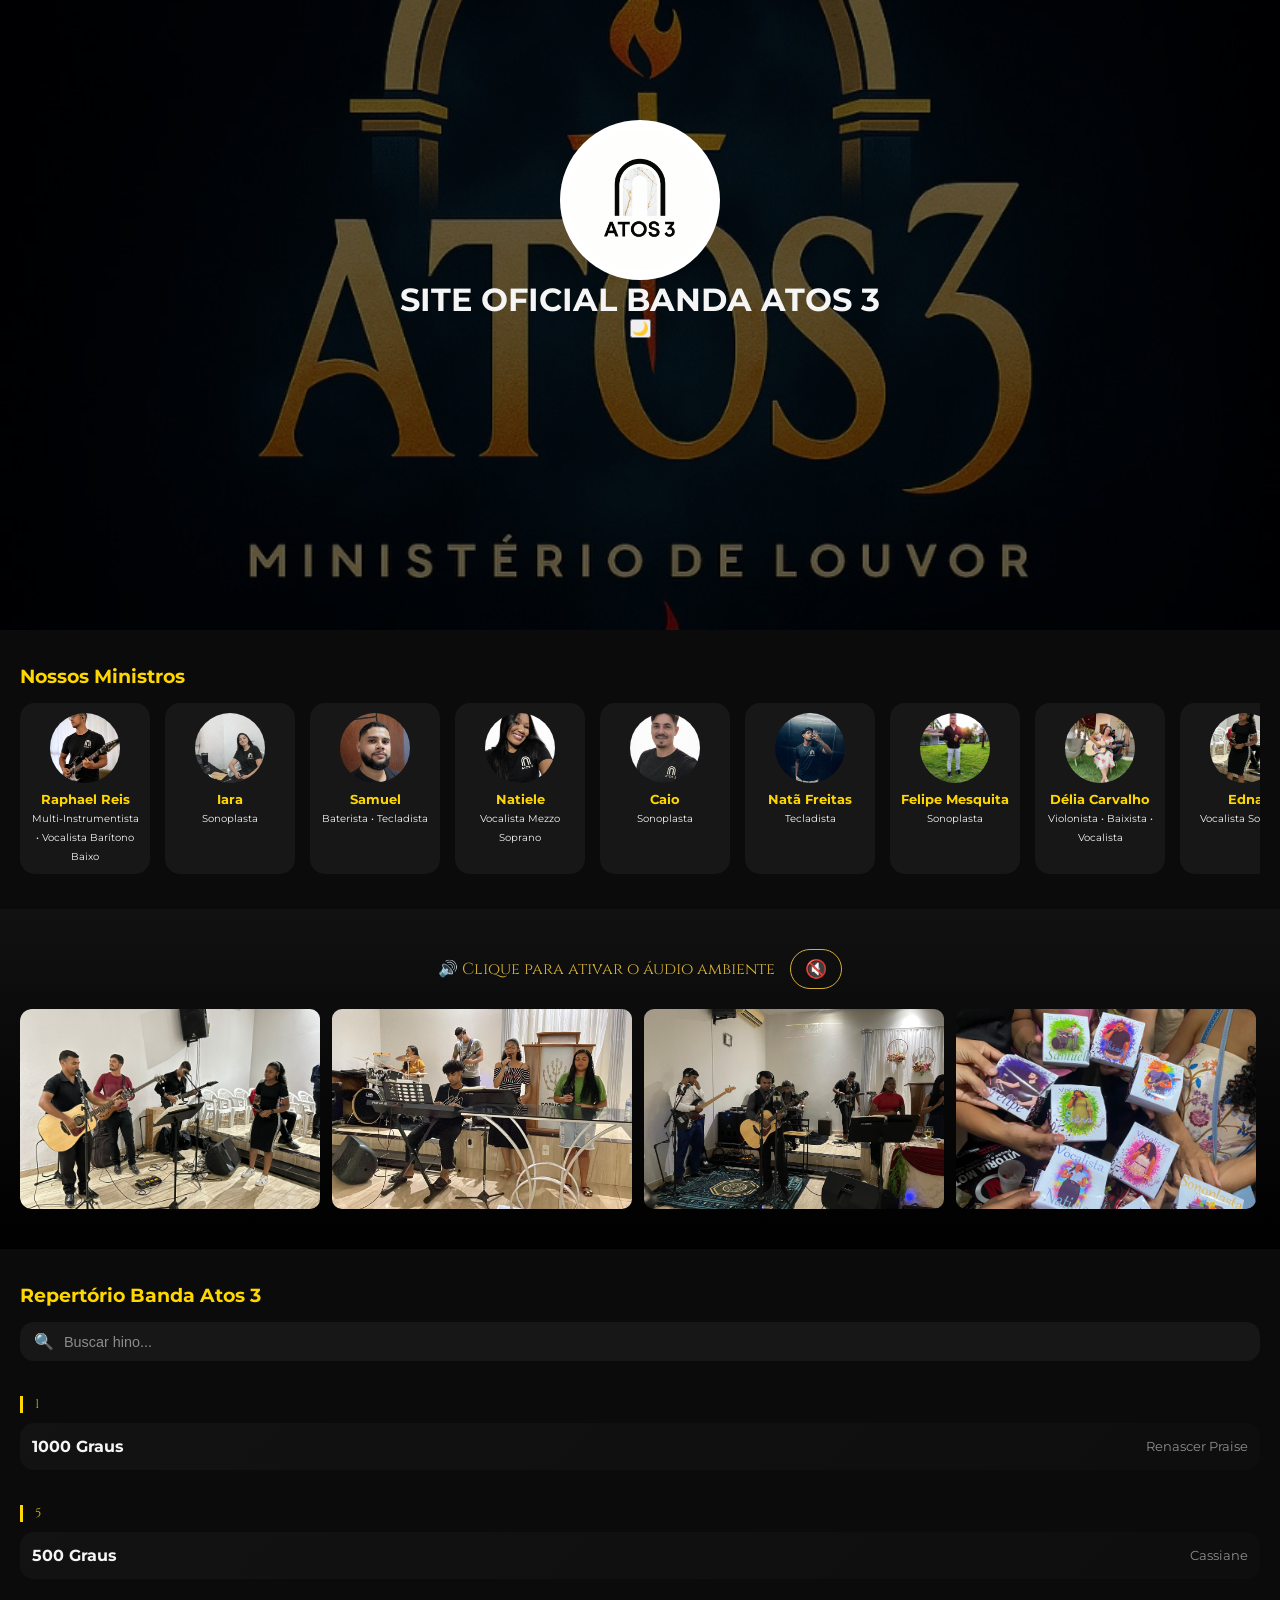
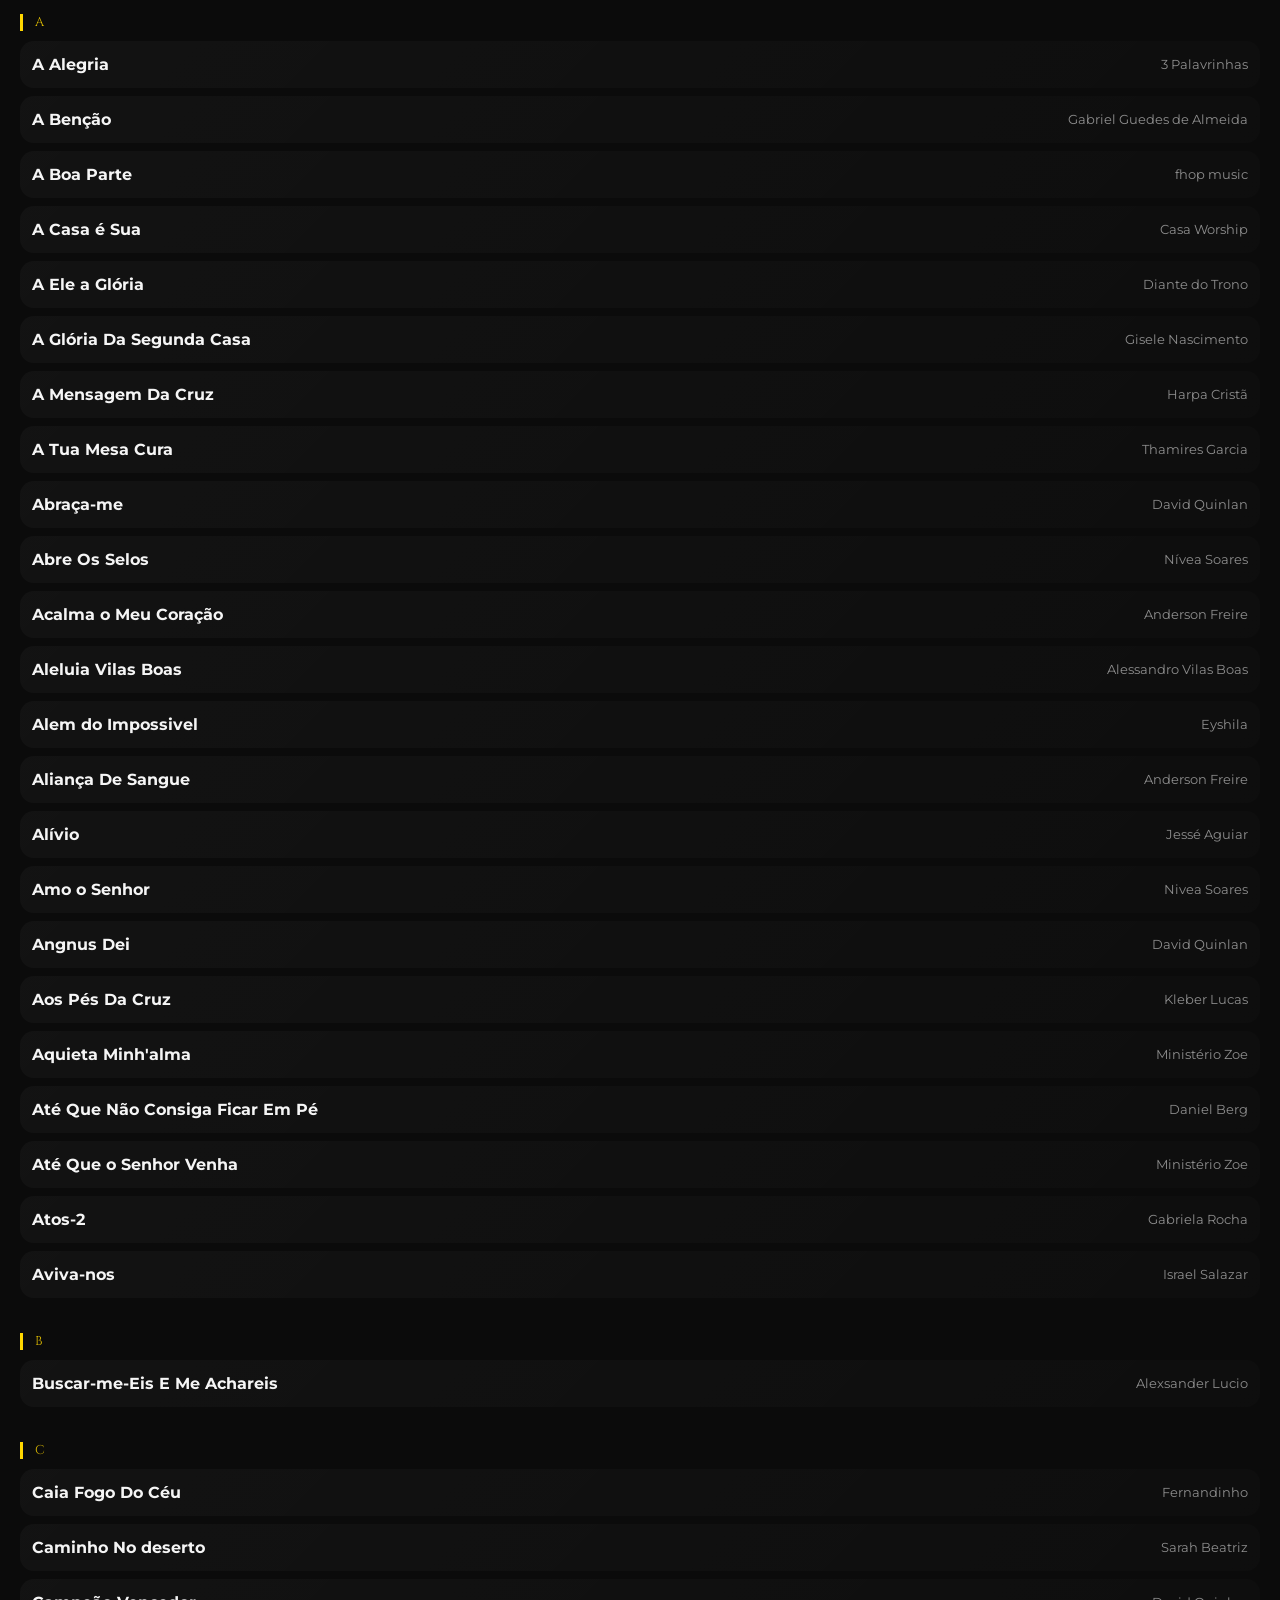
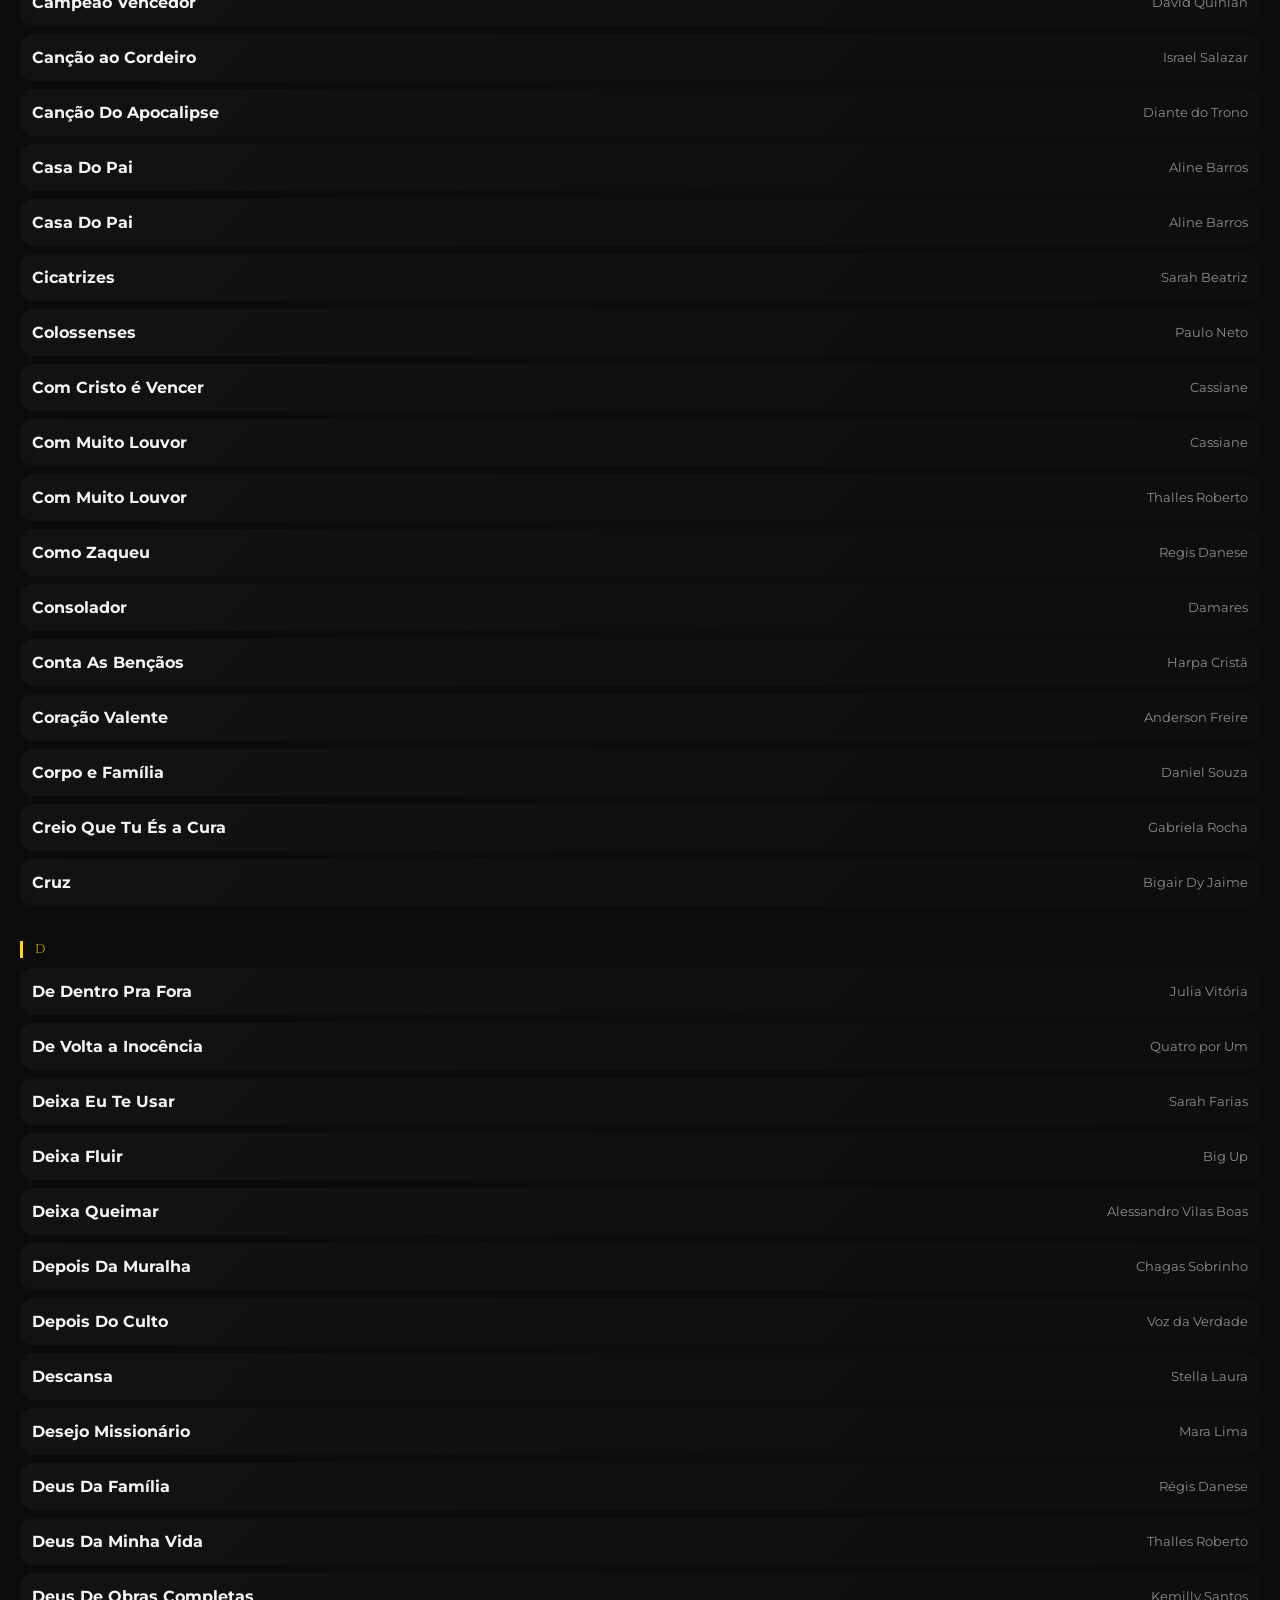
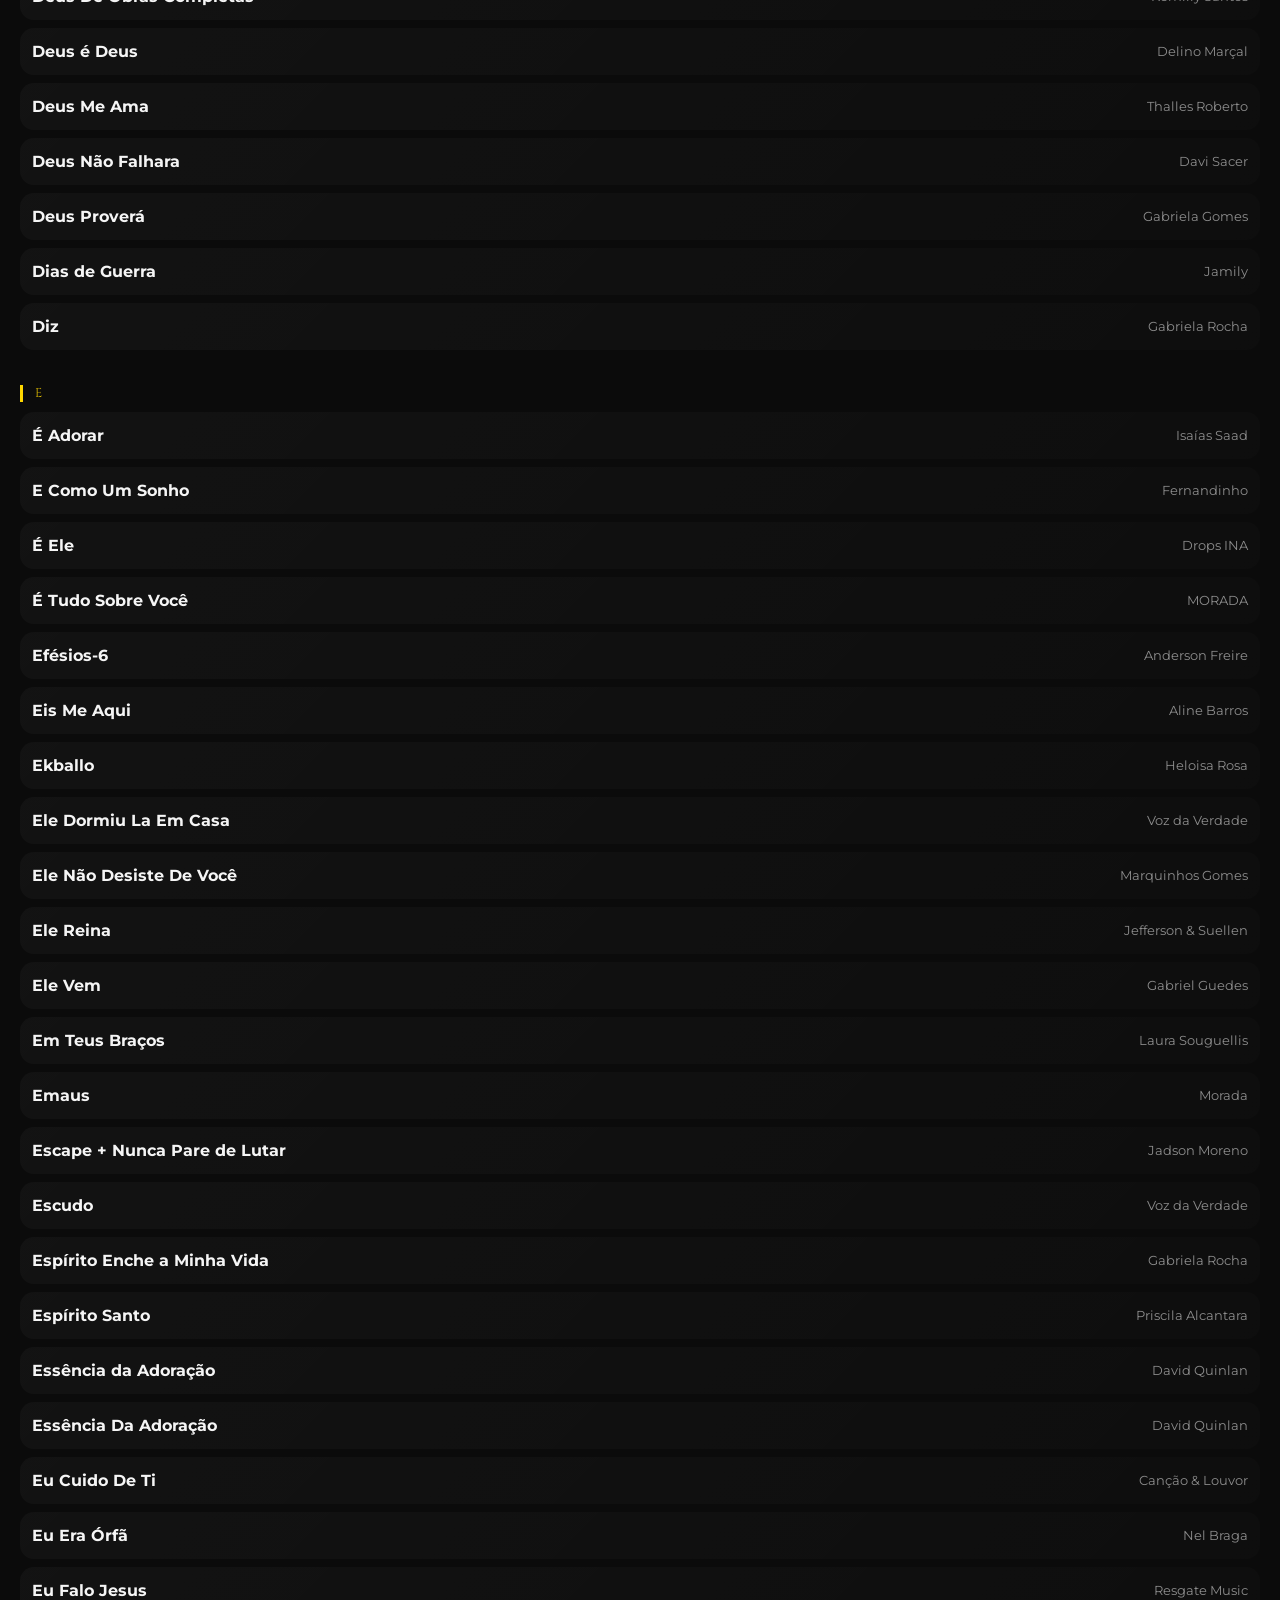
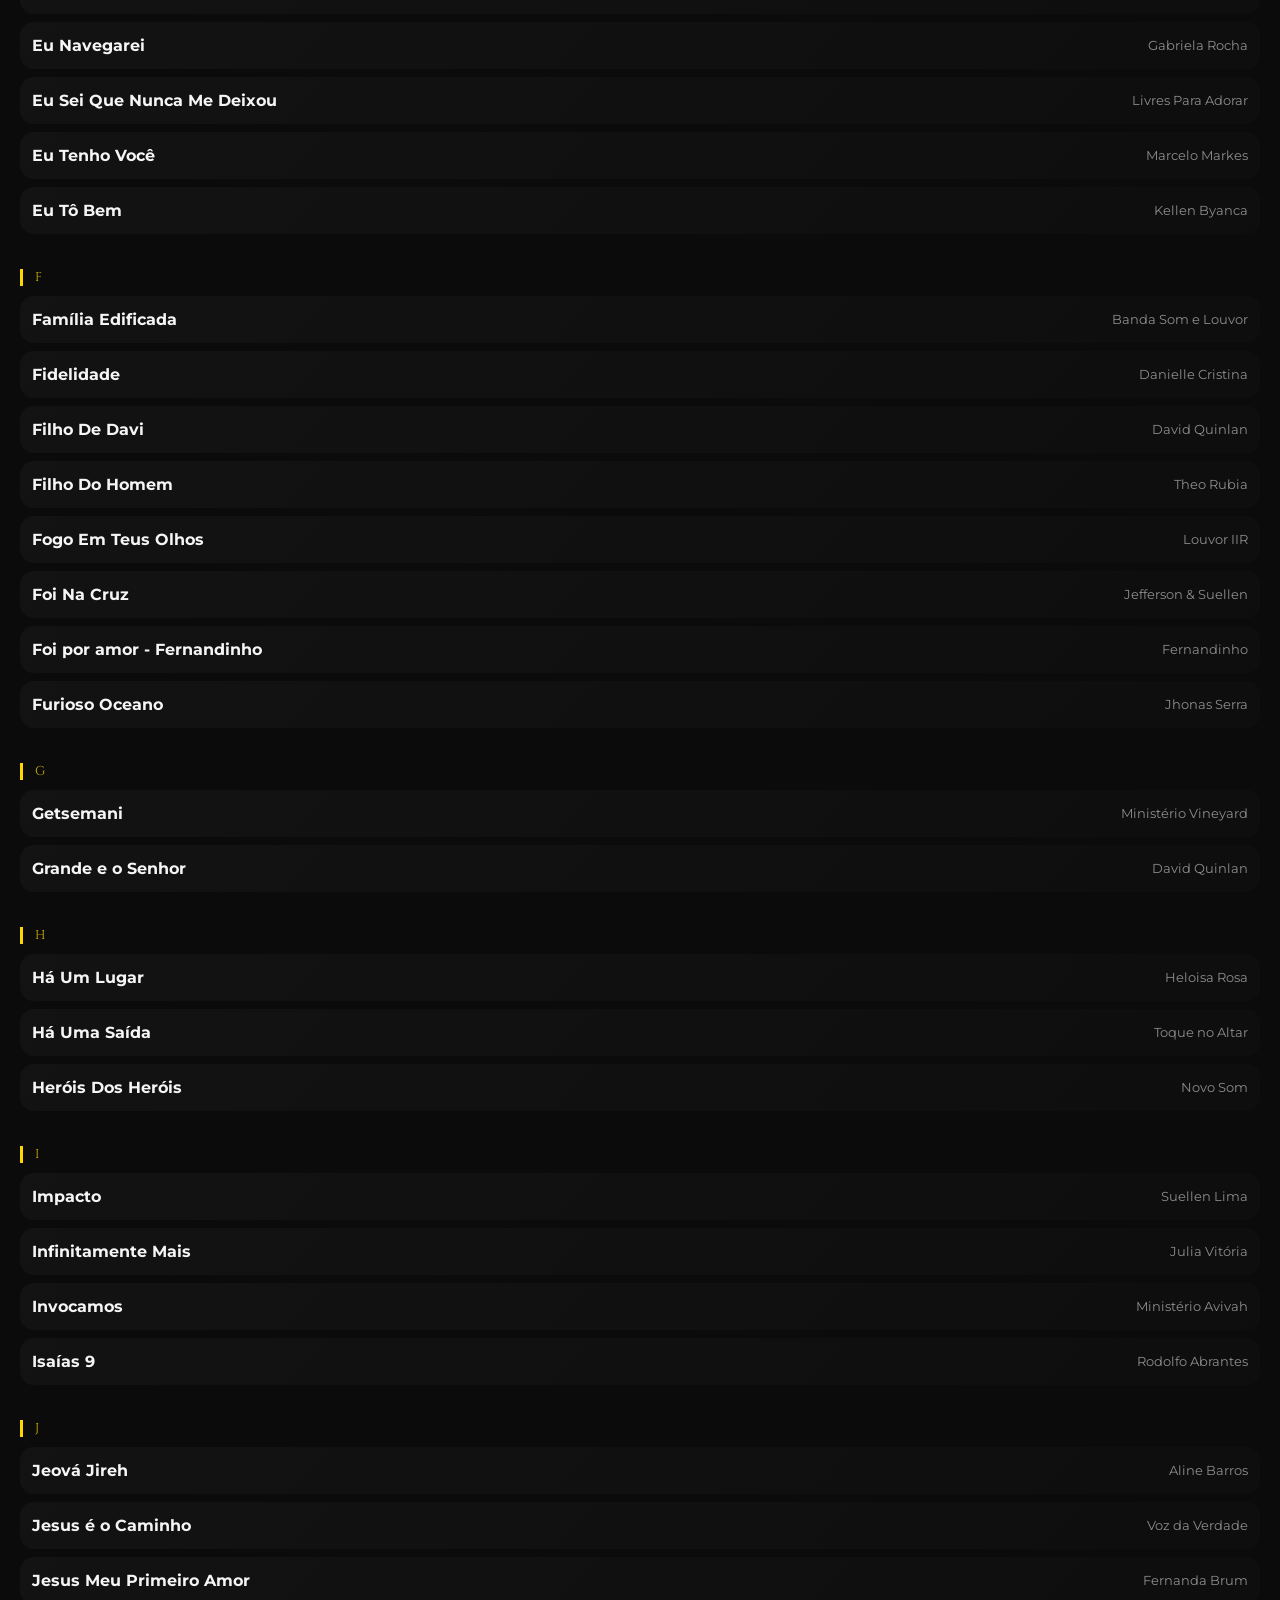
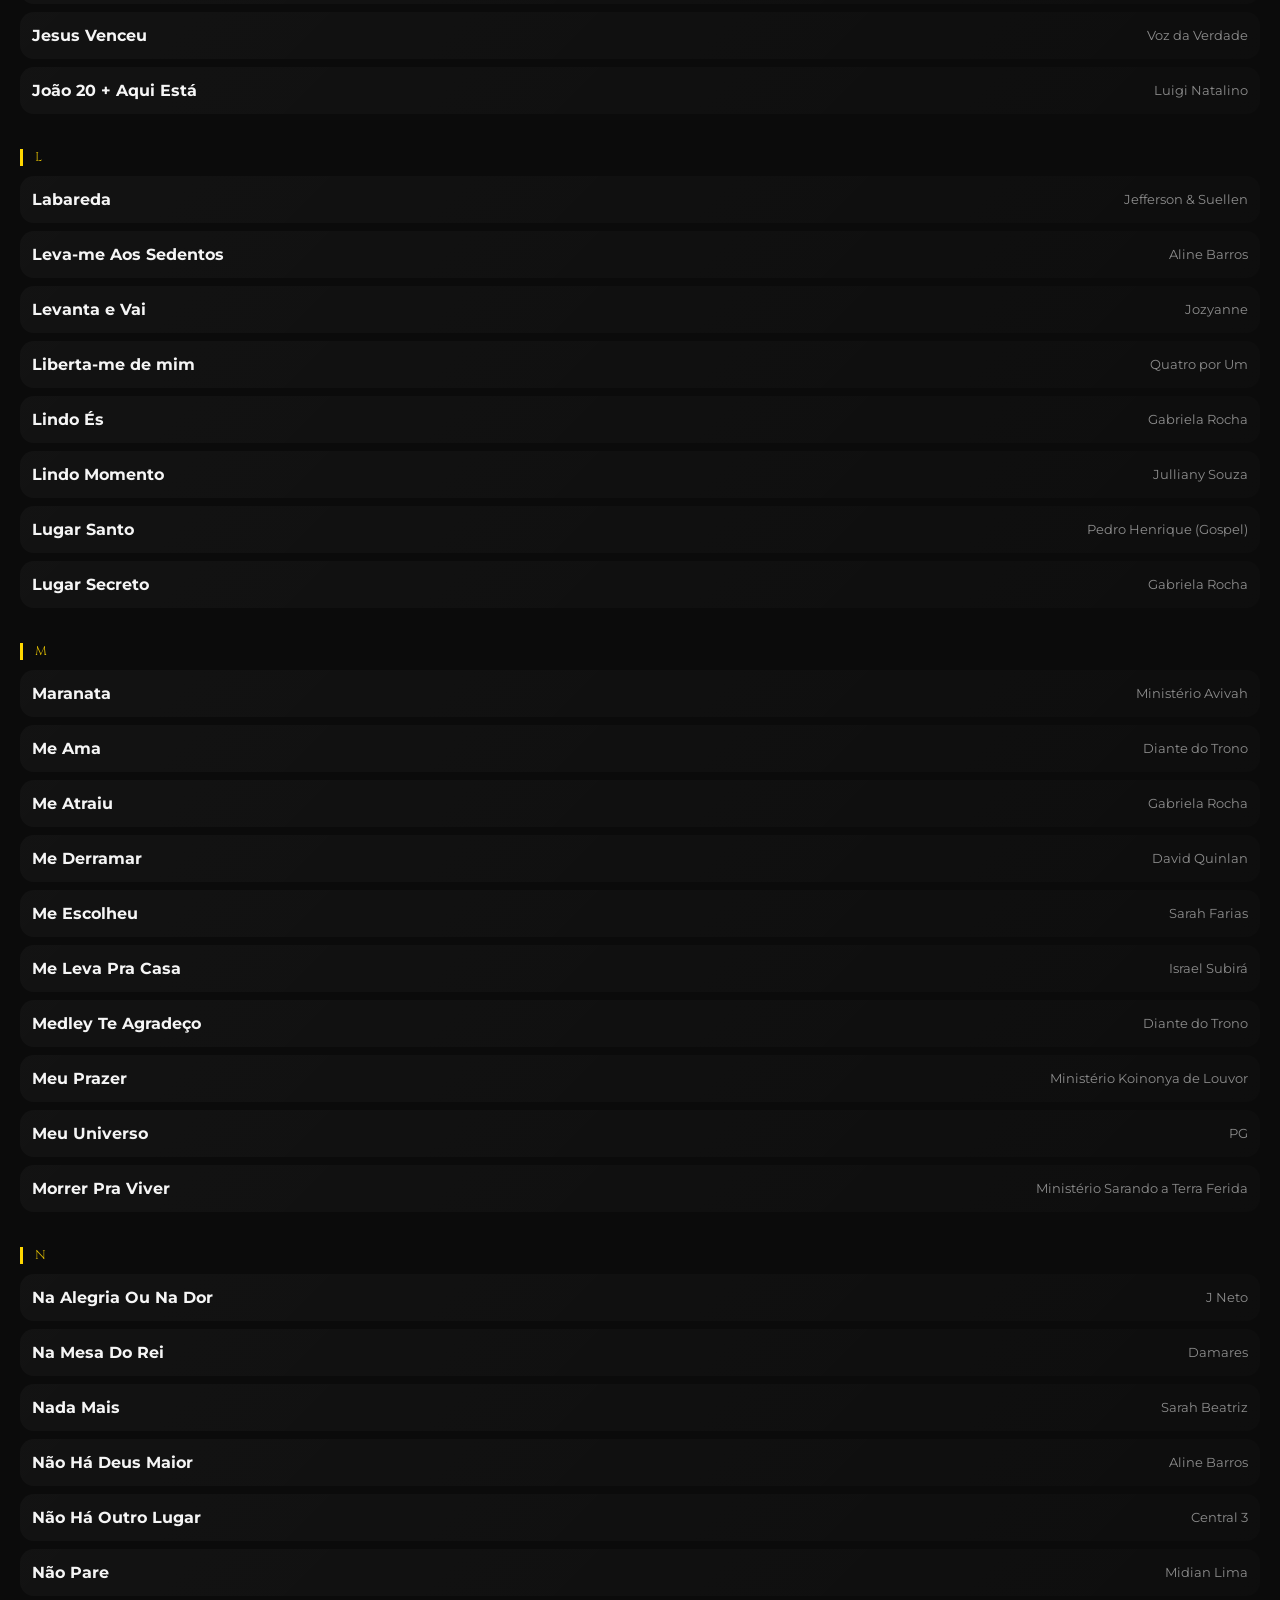
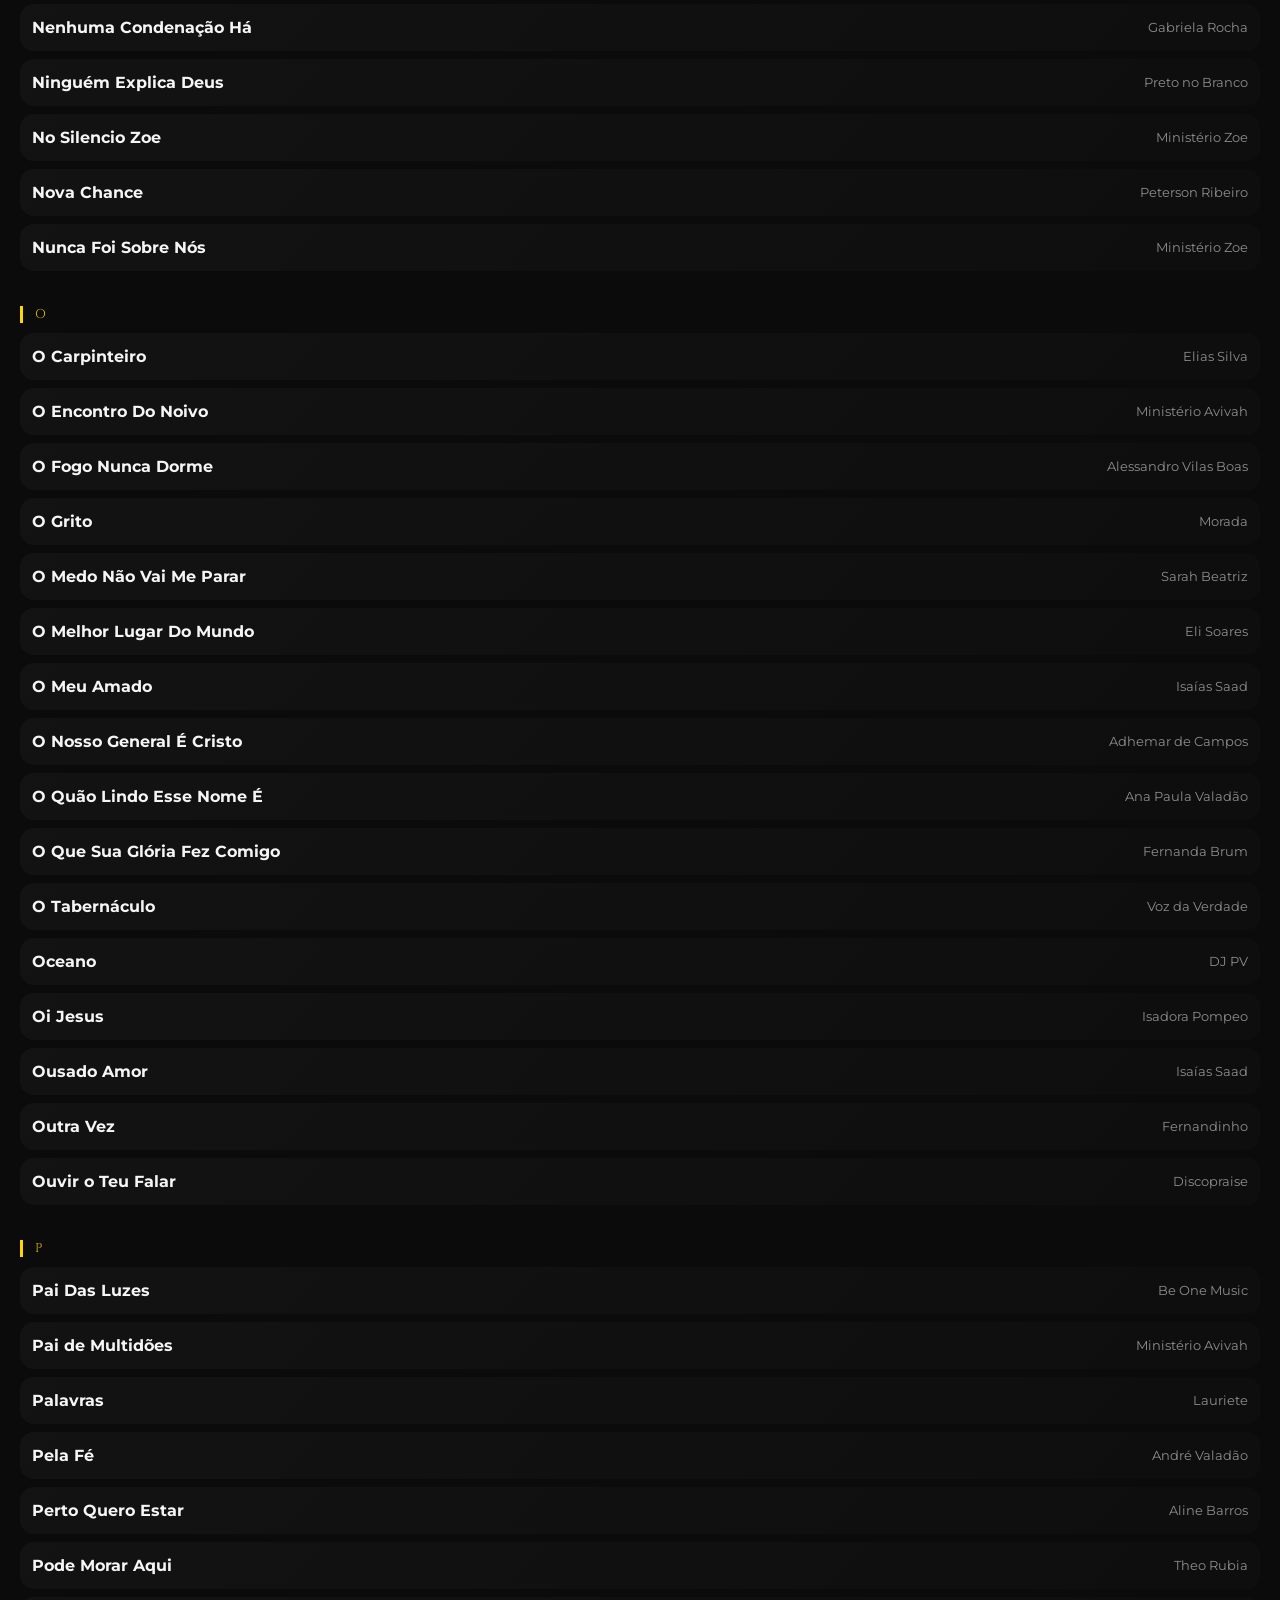
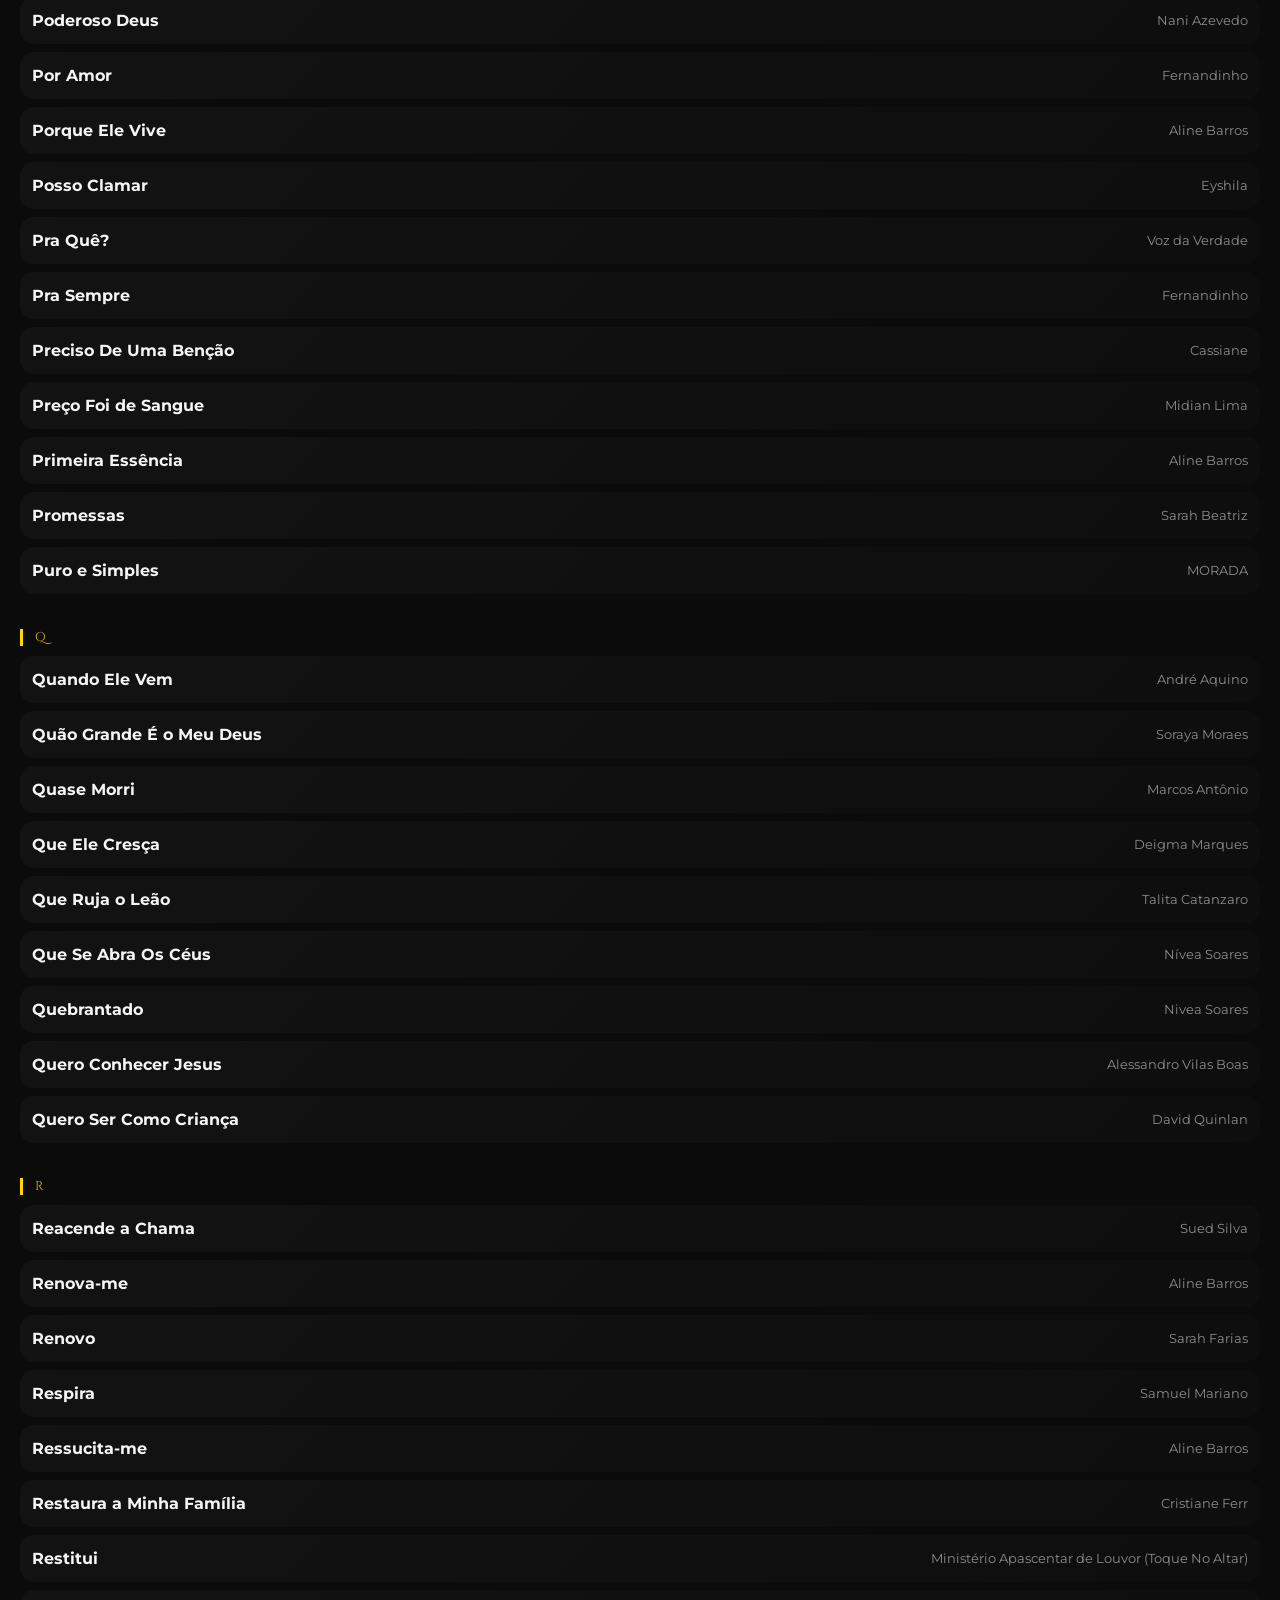
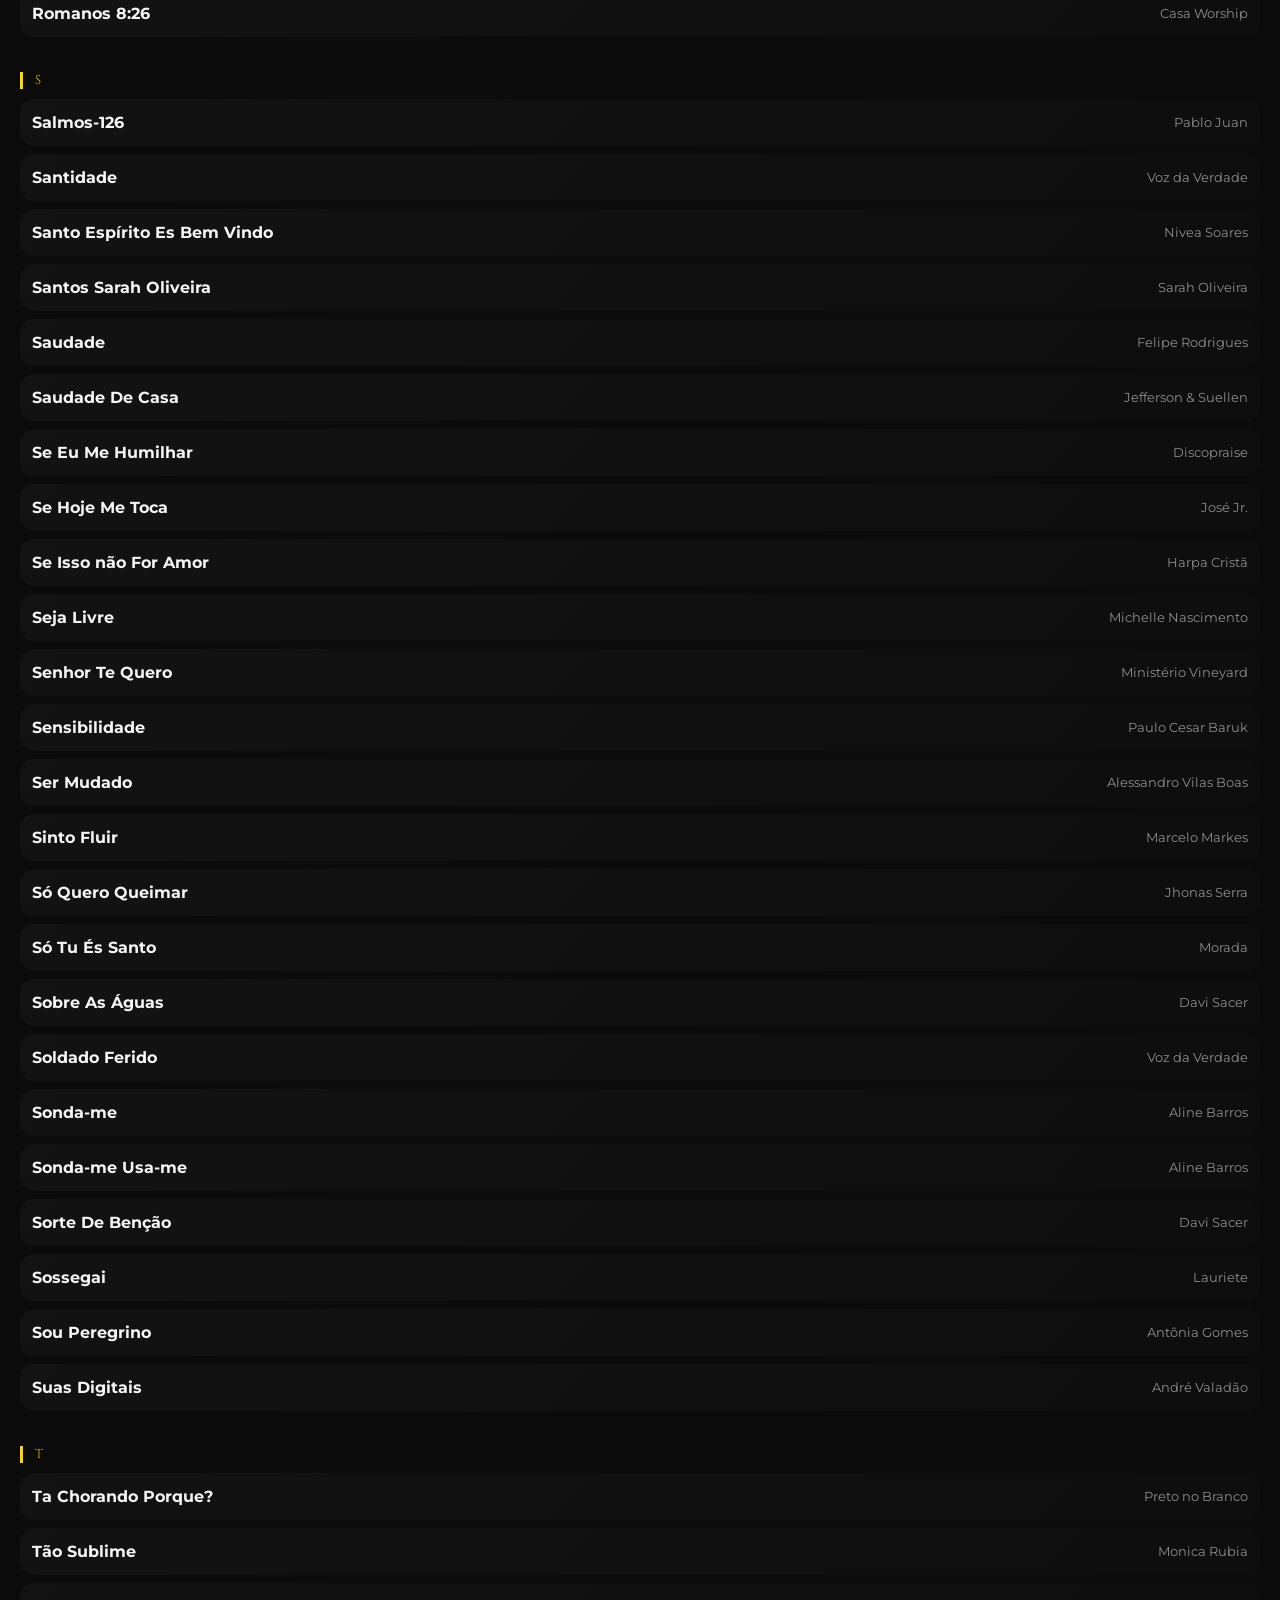
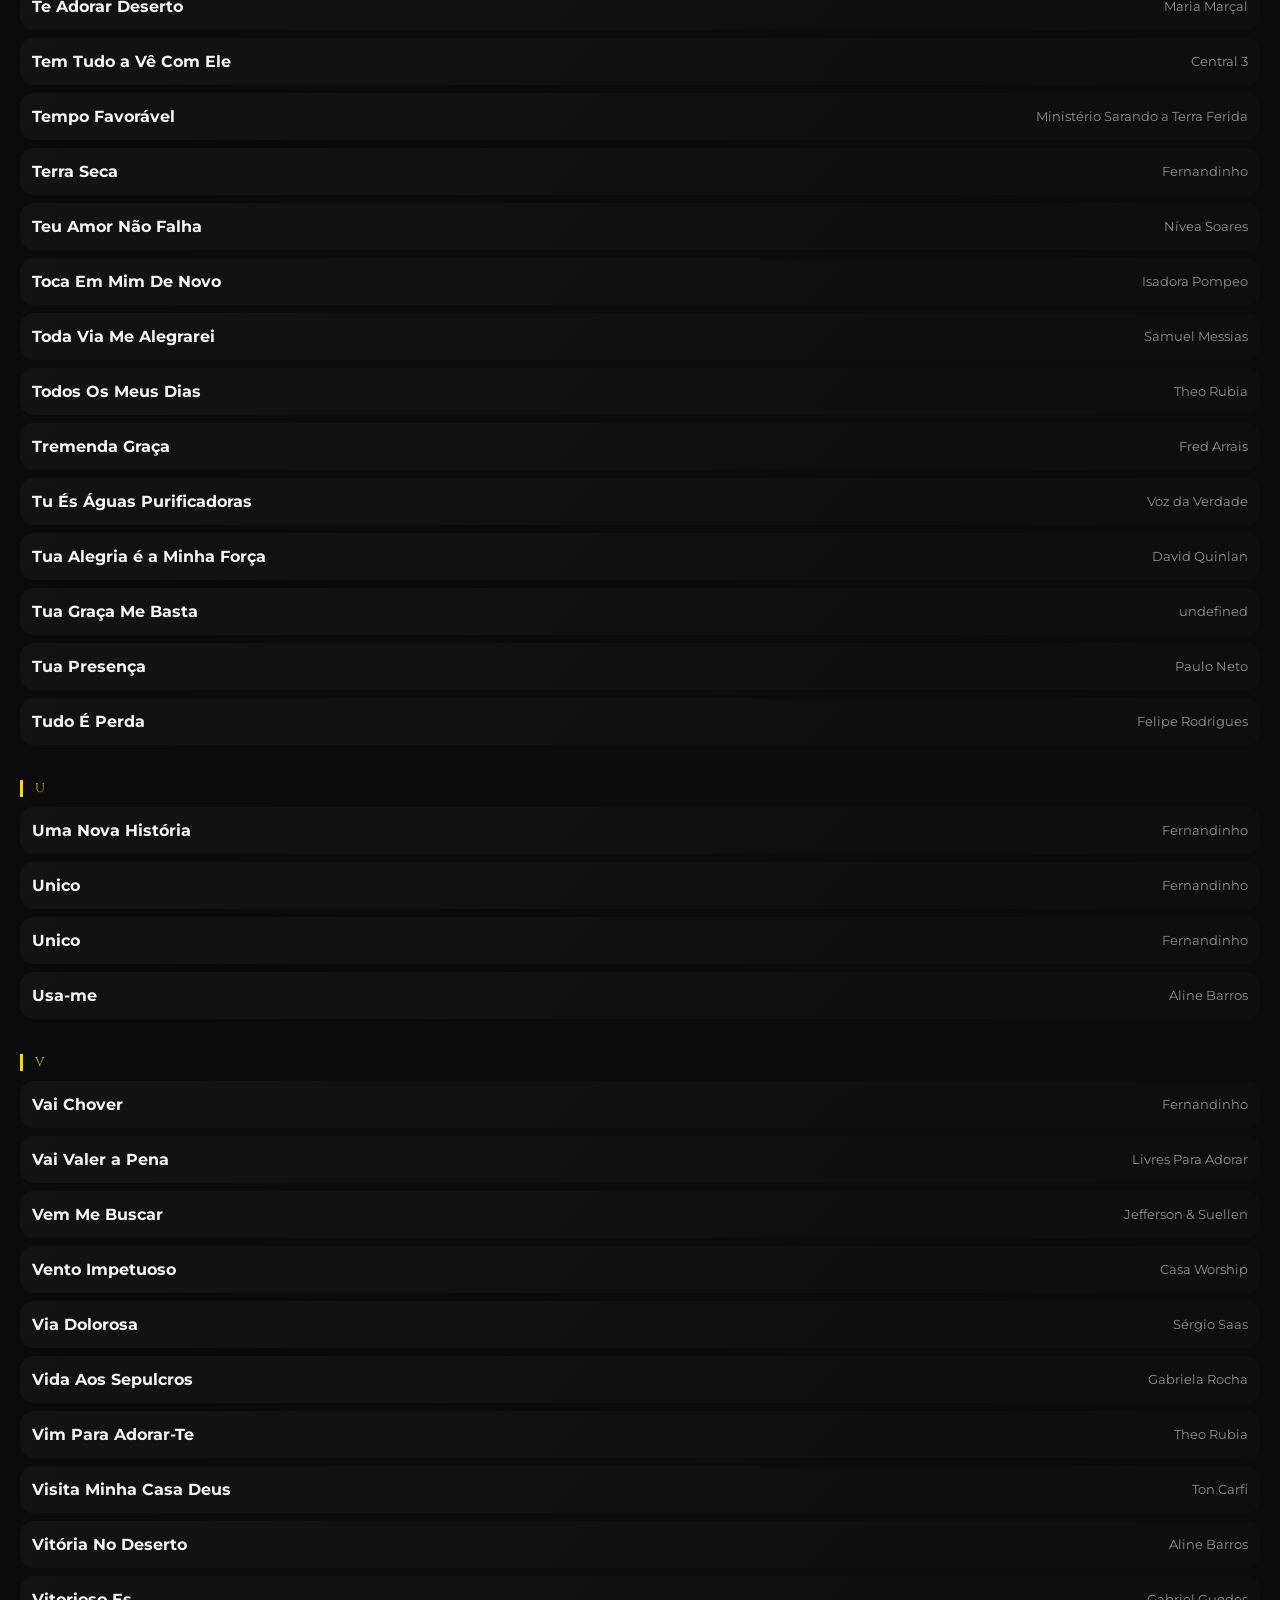
==== index.html @ 0f215e04 "update" ====
<!DOCTYPE html>
<html lang="pt-BR">
<head>
<meta charset="UTF-8">
<meta name="viewport" content="width=device-width, initial-scale=1.0">
<title>Ministério de Louvor Atos 3</title>

<!-- FONTES -->
<link href="https://fonts.googleapis.com/css2?family=Cinzel:wght@500;700&family=Montserrat:wght@300;400;600&display=swap" rel="stylesheet">

<!-- CSS -->
<link rel="stylesheet" href="style.css">
</head>

<body>

<!-- ===================== TELA DE BOAS-VINDAS ===================== -->
<div id="welcome-screen">
  <h1>BEM-VINDO</h1>
</div>

<!-- ===================== TOPO FIXO ===================== -->
<div class="topbar">
  <div class="gold-line"></div>
  <img src="assets/logo.png" class="mini-logo">
  <span class="topbar-title">ATOS 3</span>
</div>

<!-- ===================== SITE ===================== -->
<div id="site" class="hidden">

<!-- ===================== CABEÇALHO ===================== -->
<header class="header">
  <div class="overlay"></div>
  <div class="hero-center">
    <img src="assets/logo.png" class="logo hero-logo">
    <h1>SITE OFICIAL BANDA ATOS 3</h1>
    <button id="themeToggle">🌙</button>
  </div>
</header>

<!-- ===================== TELA DO HINO ===================== -->
<section class="hino-page hidden" id="hinoPage">

  <button class="voltar" onclick="fecharHino()">← Voltar</button>

  <iframe id="hinoPlayer" class="hino-player" allowfullscreen></iframe>

  <a id="hinoYouTube" target="_blank" class="youtube-btn">🎬 Abrir no YouTube</a>
  <a id="hinoSpotify" target="_blank" class="spotify-btn">🎧 Abrir no Spotify</a>

  <h2 id="hinoNome"></h2>

  <div class="hino-tom">
    Tom: <span id="hinoTom"></span>
    <select id="tomSelect"></select>
  </div>

  <textarea id="hinoObs" placeholder="Observações..."></textarea>

  <a id="hinoCifra" target="_blank" class="cifra-btn">🎸 Abrir CifraClub</a>

<button onclick="abrirEscalaBuilder()">➕ Adicionar à escala</button>

</section>

<!-- ===================== MINISTROS ===================== -->
<section class="ministros">
  <h3>Nossos Ministros</h3>
  <div class="ministros-grid" id="ministros"></div>
</section>
<!-- ================= GALERIA COM ÁUDIO ================= -->
<section class="galeria-sonora">

  <div class="audio-control">
    <span id="audioMsg">🔊 Clique para ativar o áudio ambiente</span>
    <button id="audioToggle" onclick="toggleAudio()">🔇</button>
  </div>

  <div class="carousel">
    <div class="carousel-track">
      <img src="assets/galeria/1.jpg">
      <img src="assets/galeria/2.jpg">
      <img src="assets/galeria/3.jpg">
      <img src="assets/galeria/4.jpg">
      
      <!-- DUPLICA para efeito infinito -->
      <img src="assets/galeria/5.jpg">
      <img src="assets/galeria/6.jpg">
      <img src="assets/galeria/5.jpg">
      <img src="assets/galeria/6.jpg">
      <img src="assets/galeria/5.jpg">
      
      
    </div>
  </div>
</section>
<!-- ===================== REPERTÓRIO ===================== -->
<section class="repertorio">
  <h3>Repertório Banda Atos 3</h3>

<!-- ===================== Lupa de pesquisa ===================== -->
<div class="busca-hinos">
  🔍
  <input
    type="text"
    id="buscaHinos"
    placeholder="Buscar hino..."
  >
</div>

  <ul id="listaHinos" class="az-lista"></ul>
  <!-- MODAL DA ESCALA -->
  <div id="escalaModal" class="escala-modal hidden">
    <div class="escala-box">
      <input type="text" id="buscaEscala" placeholder="Buscar hino...">
      <ul id="listaEscala" class="az-lista"></ul>
      <button onclick="fecharEscala()">Fechar</button>
    </div>
  </div>

  <!-- BOTÃO FLUTUANTE -->
  <button class="fab" onclick="abrirEscala()">+</button>
</section>

<!-- ===================== PERFIL DOS MINISTROS ===================== -->
<section class="perfil hidden" id="perfil">
  <div class="voltar" onclick="fecharPerfil()">← Voltar</div>
  <img id="perfilFoto" class="perfil-capa">
  <h2 id="perfilNome"></h2>
  <p id="perfilFuncao"></p>
  <p id="perfilInfo"></p>
  <div id="perfilAvaliacoes"></div>
  <!-- ===================== AVALIAÇÃO DO MINISTRO ===================== -->
<div class="avaliacao-ministro" id="avaliacaoMinistro">
  <h3>📊 Avaliação Ministerial</h3>
<div class="atributo">
    <span class="label"> Atualizada em 17/01/2026 </span>
  </div>
</div>
</section>
<!-- ===================== RODAPÉ ===================== -->
<footer class="footer">
  <img src="assets/igreja.png">
  <p>Igreja Formosa</p>
</footer>

</div> <!-- FIM #site -->


<!-- ===================== MODAL MONTAR ESCALA ===================== -->
<div id="escalaBuilder" class="escala-modal hidden">
  <div class="escala-box">

    <h3>📋 Montar Escala</h3>

    <!-- DIA -->
    <label>Dia da escala</label>
    <select id="escalaDia">
      <option>Domingo</option>
      <option>Segunda</option>
      <option>Terça</option>
      <option>Quarta</option>
      <option>Quinta</option>
      <option>Sexta</option>
      <option>Sábado</option>
    </select>

    <hr>

    <!-- LISTA DE HINOS -->
    <div id="escalaLista"></div>

    <button onclick="enviarEscalaWhatsApp()" class="whatsapp-btn">
      📲 Enviar Escala no WhatsApp
    </button>

 <button class="btn-fechar" onclick="fecharEscalaBuilder()">✖ Fechar</button>
  </div>
</div>
<!-- ===================== JAVASCRIPT ===================== -->
<script src="main.js"></script>
<button id="escalaFab" class="escala-fab hidden" onclick="abrirEscalaBuilder()">
  📋
</button>
<audio id="bgAudio" loop>
  <source src="assets/audio/ambiente.mp3" type="audio/mpeg">
  Seu navegador não suporta áudio.
</audio>
</body>
</html>
---- style.css ----
/* ================= RESET ================= */
*{margin:0;padding:0;box-sizing:border-box}
body{background:#0b0b0b;color:#f5f5f5;font-family:'Montserrat',sans-serif}

/* ================= BEM VINDO ================= */
#welcome-screen{position:fixed;inset:0;background:radial-gradient(circle at top,#1a1a1a,#000);display:flex;align-items:center;justify-content:center;z-index:999}
#welcome-screen h1{font-family:'Cinzel',serif;font-size:3rem;color:gold;text-shadow:0 0 10px rgba(255,215,0,.8);animation:fade 3s forwards}
@keyframes fade{0%{opacity:0}50%{opacity:1}100%{opacity:0}}
.hidden{display:none}

/* ================= HEADER ================= */
.header{min-height:70vh;background:url("assets/capa.jpg") center/cover no-repeat;position:relative;text-align:center;padding:30px 20px}
.overlay{position:absolute;inset:0;background:rgba(0,0,0,.6)}
.hero-center{position:relative;z-index:2;display:flex;flex-direction:column;align-items:center;margin-top:10vh}
.hero-logo{width:160px;border-radius:50%;background:#fff;padding:10px}

/* ================= TOPO ================= */
.topbar{position:fixed;top:0;left:0;width:100%;height:60px;background:#0b0b0b;display:flex;align-items:center;padding:0 15px;gap:10px;transform:translateY(-100%);transition:.4s;z-index:999}
.topbar.show{transform:translateY(0)}
.gold-line{position:absolute;bottom:0;left:0;width:100%;height:2px;background:linear-gradient(90deg,gold,white,gold)}
.mini-logo{width:38px;border-radius:50%;background:#fff;padding:4px}
.topbar-title{font-family:'Cinzel',serif;color:gold}

/* ================= SEÇÕES ================= */
section{padding:35px 20px}
h3{color:gold;margin-bottom:15px}

/* MINISTROS */
.ministros-grid{display:flex;gap:15px;overflow-x:auto}
.ministro{min-width:130px;background:rgba(255,255,255,.05);border-radius:15px;padding:10px;text-align:center}
.ministro img{width:70px;height:70px;border-radius:50%;object-fit:cover;margin-bottom:5px}
.ministro h4{color:gold;font-size:.8rem}
.ministro span{font-size:.65rem}
.ministro small{font-size:.6rem;opacity:.7}

/* ================= PERFIL ================= */
.perfil{padding:20px;animation:fadePerfil .3s ease}
.perfil-capa{width:100%;max-height:260px;object-fit:cover;border-radius:15px;margin-bottom:15px}
.perfil h2{color:gold}
.perfil p{font-size:.85rem;line-height:1.4;opacity:.9}
@keyframes fadePerfil{from{opacity:0;transform:translateY(10px)}to{opacity:1}}

/* ================= HINO PAGE ================= */
.hino-page{min-height:100vh;background:radial-gradient(circle at top,#111,#000);padding:25px;animation:fadeHino .4s ease}
@keyframes fadeHino{from{opacity:0;transform:scale(.95)}to{opacity:1}}

.hino-player{width:100%;height:240px;border-radius:18px;margin-bottom:15px;box-shadow:0 0 30px rgba(255,215,0,0.15)}
.hino-page textarea{width:100%;min-height:170px;background:#111;color:#fff;border-radius:12px;border:1px solid rgba(255,255,255,0.1);padding:12px;margin-top:10px}
.hino-tom select{background:#111;color:gold;border-radius:8px;margin-left:5px}

/* ================= BOTÕES ================= */
.voltar{color:#000;background:linear-gradient(45deg,gold,#fff3c4);padding:10px 16px;border-radius:14px;font-weight:bold;display:inline-block;margin-bottom:12px;box-shadow:0 0 10px rgba(255,215,0,.6)}
.cifra-btn{display:block;background:linear-gradient(45deg,gold,#fff3c4);color:#000;text-align:center;padding:14px;border-radius:18px;margin:12px 0;font-weight:bold;text-decoration:none;box-shadow:0 0 14px rgba(255,215,0,.6)}

.spotify-btn{display:block;background:#1DB954;color:#fff;text-align:center;padding:12px;border-radius:15px;font-weight:bold;margin:8px 0;text-decoration:none;box-shadow:0 0 12px rgba(29,185,84,.6)}

.youtube-btn{display:block;background:linear-gradient(45deg,#ff0000,#c80000);color:#fff;text-align:center;padding:12px;border-radius:15px;margin:12px 0;font-weight:bold;text-decoration:none;box-shadow:0 0 18px rgba(255,0,0,.7);transition:.2s}
.youtube-btn:hover{transform:translateY(-2px)}

/* ================= MODAL ESCALA ================= */
.escala-modal {
  position: fixed;
  inset: 0;
  background: rgba(0,0,0,0.85);
  display: none;
  align-items: center;
  justify-content: center;
  z-index: 99999;
}

.escala-modal.show {
  display: flex;
}

/* ================= LISTA A-Z ================= */
.az-lista{list-style:none;padding:0;margin:0}
.az-letter{margin:35px 0 10px;font-family:'Cinzel',serif;font-size:.8rem;letter-spacing:6px;color:rgba(255,215,0,.85);border-left:3px solid gold;padding-left:12px}
.az-item{padding:14px 12px;border-radius:14px;margin-bottom:8px;background:linear-gradient(135deg,rgba(255,255,255,.03),rgba(255,255,255,.01));display:flex;justify-content:space-between;align-items:center;cursor:pointer;transition:.25s}
.az-item:hover{background:linear-gradient(135deg,rgba(255,215,0,.12),rgba(255,255,255,.04));transform:translateX(4px)}
.az-item span{opacity:.55;font-size:.8rem}

/* ================= FOOTER ================= */
.footer{text-align:center;padding:30px;opacity:.7}
.footer img{width:80px;margin-bottom:10px}
/* ================= PERFIL OVERLAY ================= */

.perfil {
  position: fixed;
  inset: 0;
  z-index: 10000;

  background: radial-gradient(circle at top, #111, #000);
  overflow-y: auto;

  padding: 25px;

  animation: fadePerfil .3s ease;
}

/* garante que não empurra a página */
.perfil.hidden {
  display: none;
}

@keyframes fadePerfil {
  from {
    opacity: 0;
    transform: scale(0.96);
  }
  to {
    opacity: 1;
    transform: scale(1);
  }
}.whatsapp-btn{
  background:#25D366;
  color:white;
  padding:14px;
  border-radius:18px;
  font-size:1rem;
  font-weight:bold;
  width:100%;
  margin-top:15px;
  box-shadow:0 0 14px rgba(37,211,102,.6);
}

.escala-item{
  background:#111;
  border-radius:12px;
  padding:10px;
  margin:10px 0;
  font-size:.85rem;
}/* ===================== ESCALA BUILDER ===================== */

.escala-box {
  background: linear-gradient(180deg, #0f0f0f, #070707);
  border-radius: 18px;
  padding: 18px;
  box-shadow: 0 0 40px rgba(255,215,0,0.15);
  width: 92%;
  max-width: 420px;
}

.escala-box h3 {
  color: gold;
  text-align: center;
  margin-bottom: 15px;
}

.escala-item {
  background: rgba(255,255,255,0.05);
  border-radius: 14px;
  padding: 12px;
  margin-bottom: 12px;
  box-shadow: inset 0 0 10px rgba(0,0,0,0.6);
}

.escala-item strong {
  color: gold;
  font-size: 0.95rem;
}

.escala-item small {
  opacity: 0.7;
}

.escala-item input,
.escala-box select {
  width: 100%;
  background: #111;
  border: 1px solid rgba(255,255,255,0.15);
  color: white;
  border-radius: 10px;
  padding: 8px;
  margin-top: 6px;
}

.whatsapp-btn {
  background: linear-gradient(45deg, #25D366, #1ebe5d);
  color: black;
  font-weight: bold;
  padding: 14px;
  border-radius: 18px;
  margin-top: 15px;
  width: 100%;
  box-shadow: 0 0 20px rgba(37,211,102,0.6);
}
.btn-fechar{
  background: transparent;
  border: 1px solid rgba(255,255,255,.3);
  color: #ccc;
  padding: 10px 18px;
  border-radius: 12px;
  margin-top: 12px;
  font-size: 14px;
}

.btn-fechar:hover{
  background: rgba(255,255,255,.08);
  color: #fff;
}
.escala-fab{
  position: fixed;
  bottom: 20px;
  right: 20px;
  width: 60px;
  height: 60px;
  border-radius: 50%;
  background: linear-gradient(135deg,#f7c843,#d4a017);
  color: #111;
  font-size: 26px;
  border: none;
  box-shadow: 0 0 25px rgba(247,200,67,.6);
  z-index: 9999;
}

.escala-fab:hover{
  transform: scale(1.05);
}
/* ===================== AVALIAÇÃO DO MINISTRO ===================== */

.avaliacao-ministro {
  margin-top: 25px;
  padding: 20px;
  background: rgba(255, 215, 0, 0.05);
  border: 1px solid rgba(255, 215, 0, 0.25);
  border-radius: 12px;
}

.avaliacao-ministro h3 {
  margin-bottom: 15px;
  color: gold;
  font-family: 'Cinzel', serif;
  text-align: center;
}

.atributo {
  display: grid;
  grid-template-columns: 1fr 3fr auto;
  align-items: center;
  gap: 10px;
  margin-bottom: 12px;
}

.atributo .label {
  font-size: 0.9rem;
  white-space: nowrap;
}

.barra {
  width: 100%;
  height: 10px;
  background: rgba(255,255,255,0.15);
  border-radius: 6px;
  overflow: hidden;
}

.fill {
  height: 100%;
  border-radius: 6px;
  transition: width 0.8s ease, background 0.5s ease;
}

.atributo .valor {
  font-size: 0.85rem;
  color: gold;
}
.galeria-sonora {
  padding: 40px 20px;
  background: linear-gradient(to bottom, #111, #000);
  text-align: center;
}

.audio-control {
  display: flex;
  justify-content: center;
  align-items: center;
  gap: 15px;
  margin-bottom: 20px;
  color: #d4af37; /* dourado */
  font-family: 'Cinzel', serif;
}

#audioToggle {
  background: none;
  border: 1px solid #d4af37;
  color: #d4af37;
  padding: 8px 14px;
  border-radius: 20px;
  font-size: 18px;
  cursor: pointer;
}

.carousel {
  overflow: hidden;
  max-width: 100%;
  border-radius: 12px;
}

.carousel-track {
  display: flex;
  width: max-content;
  animation: slide 25s linear infinite;
}

.carousel-track img {
  width: 300px;
  height: 200px;
  object-fit: cover;
  margin-right: 12px;
  border-radius: 10px;
}

/* animação */
@keyframes slide {
  from { transform: translateX(0); }
  to { transform: translateX(-50%); }
}

/* mobile */
@media (max-width: 600px) {
  .carousel-track img {
    width: 220px;
    height: 150px;
  }
}
.busca-hinos{
  display:flex;
  align-items:center;
  gap:10px;
  margin-bottom:15px;
  background:rgba(255,255,255,0.05);
  padding:10px 14px;
  border-radius:14px;
}

.busca-hinos input{
  flex:1;
  background:transparent;
  border:none;
  color:white;
  font-size:0.9rem;
  outline:none;
}

.busca-hinos input::placeholder{
  color:rgba(255,255,255,0.5);
}
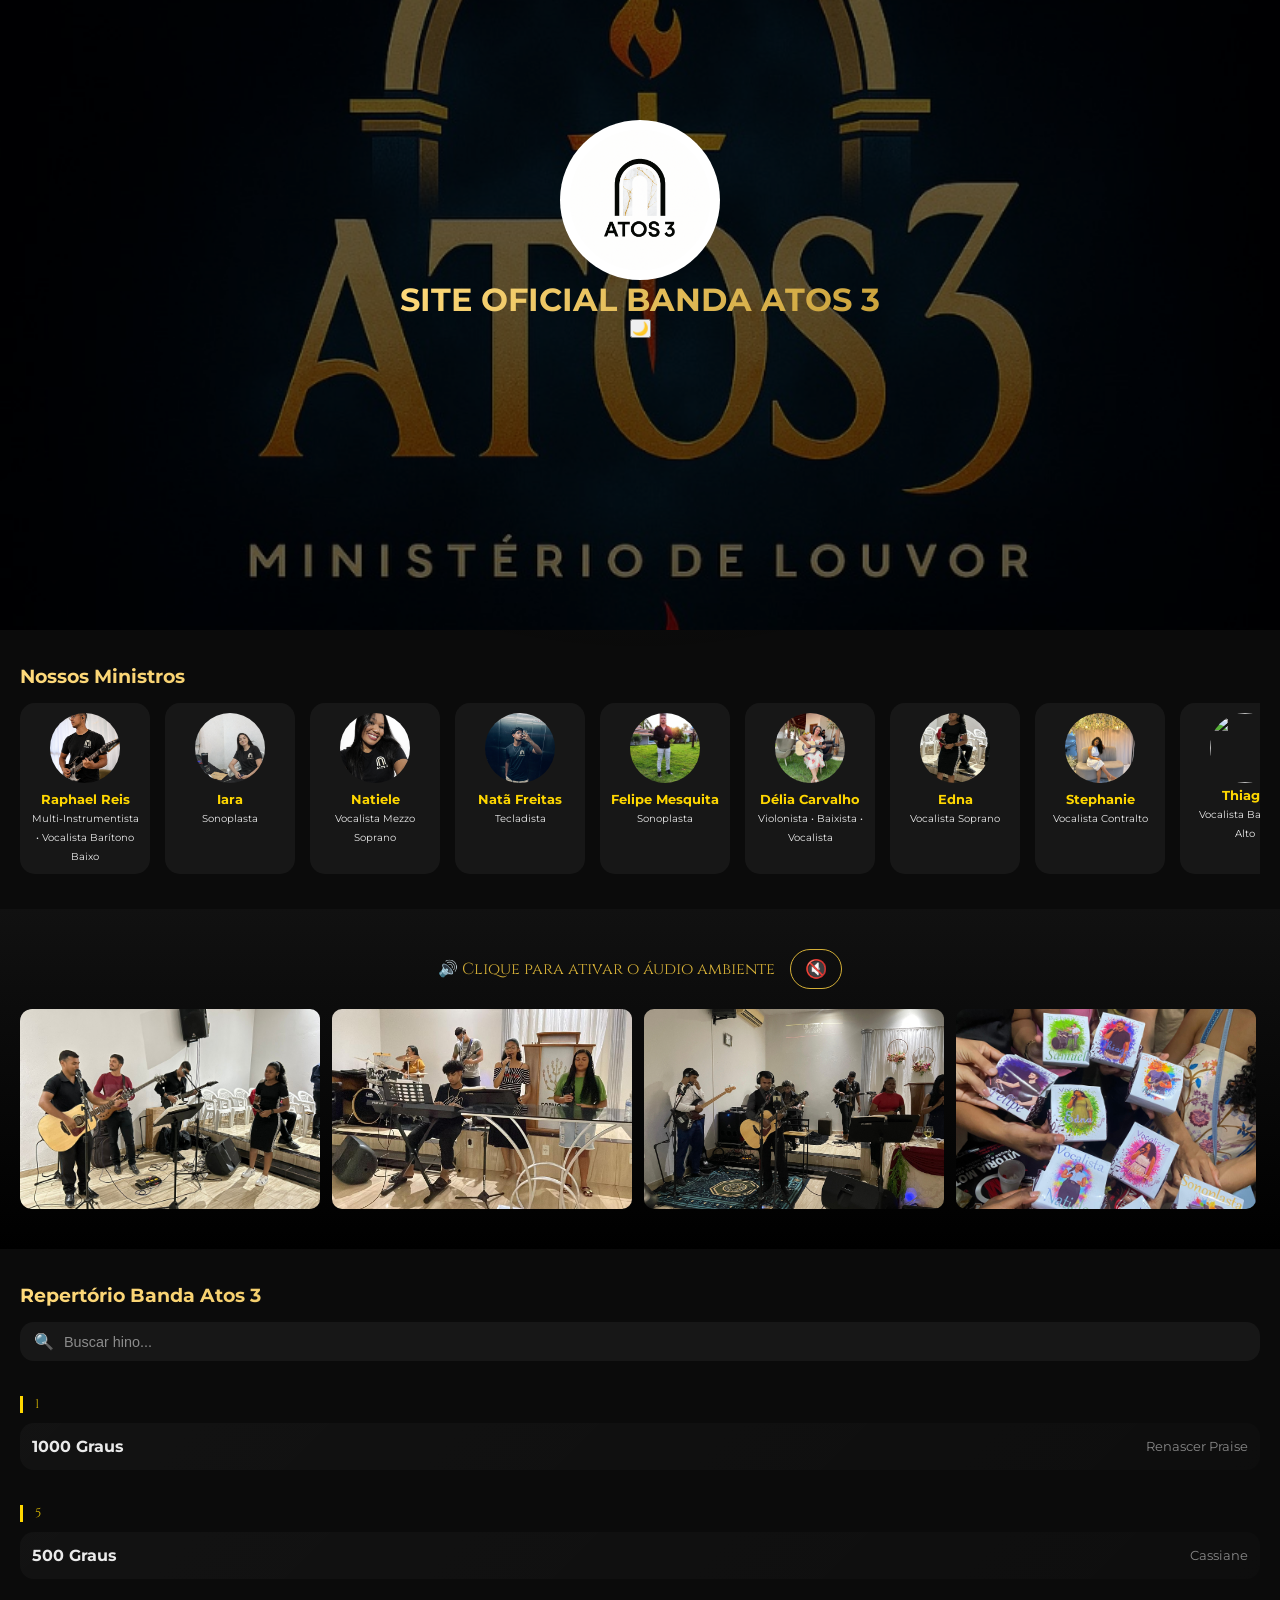
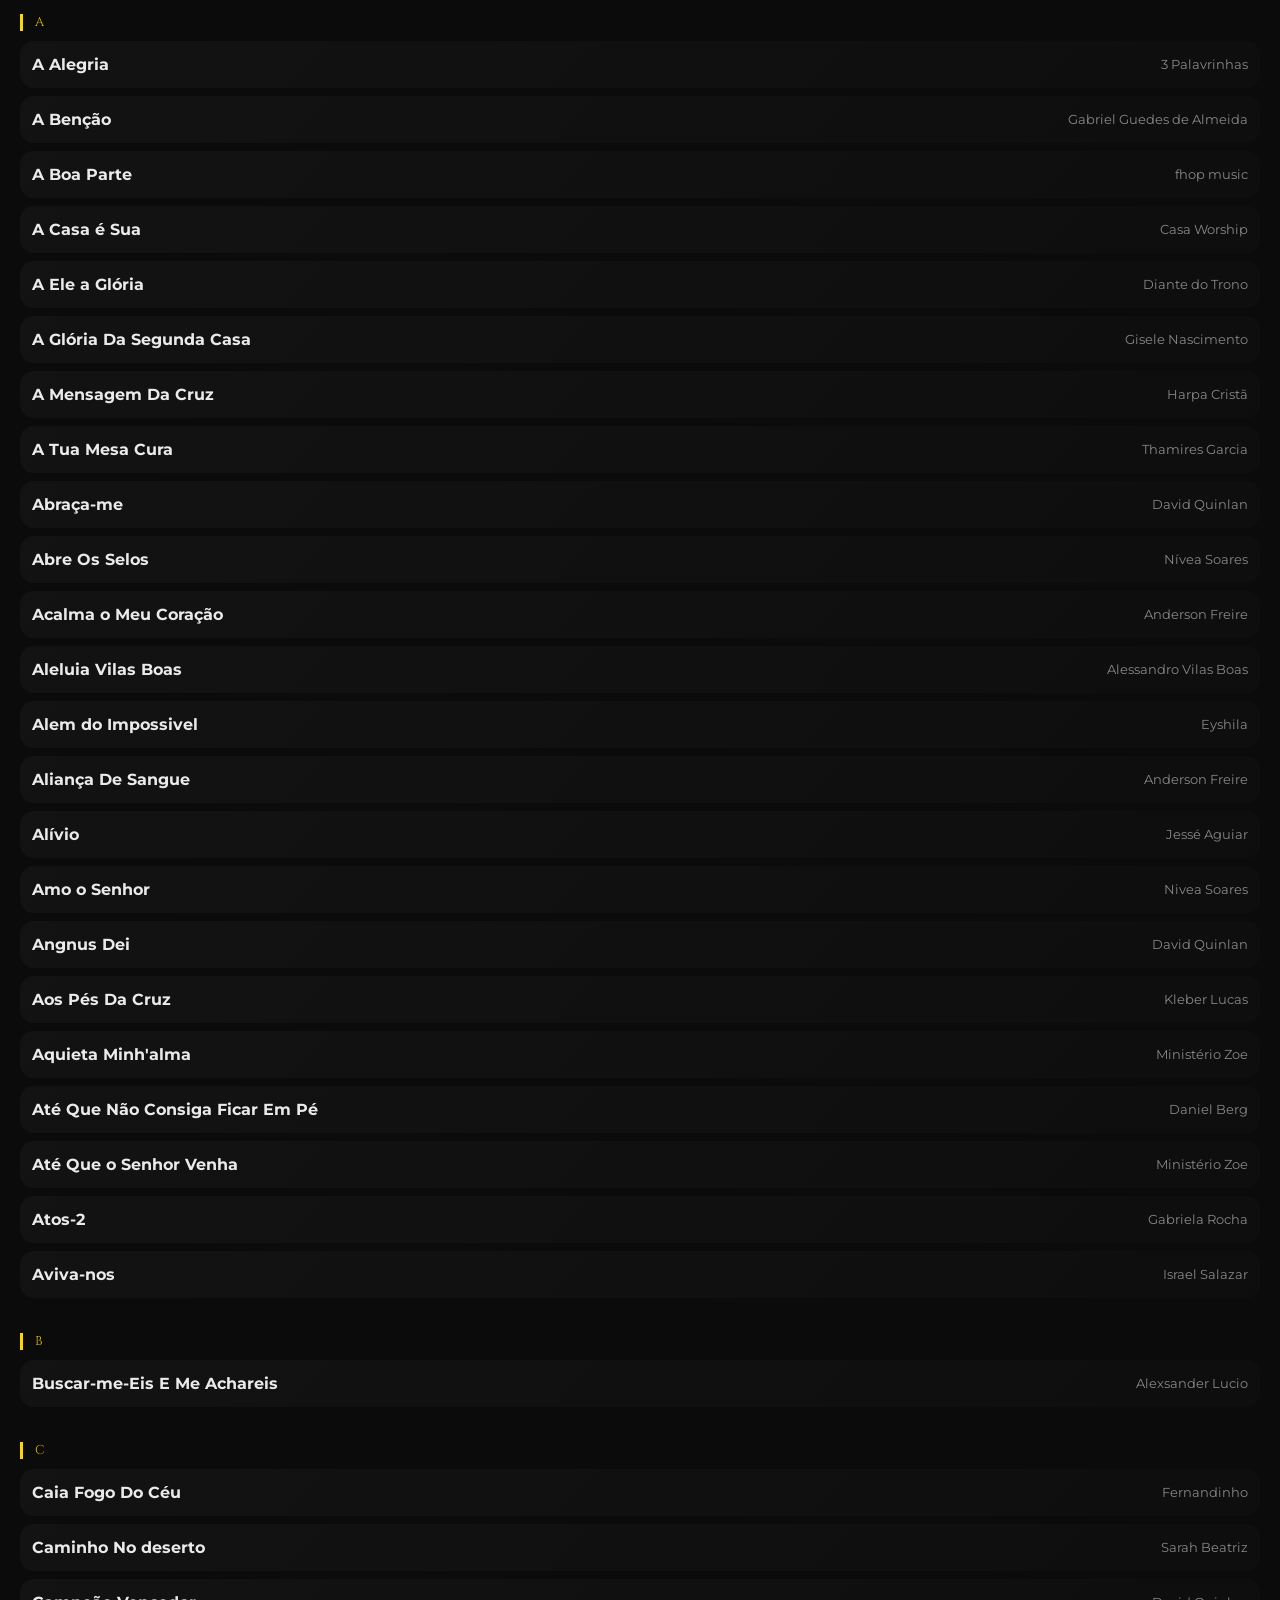
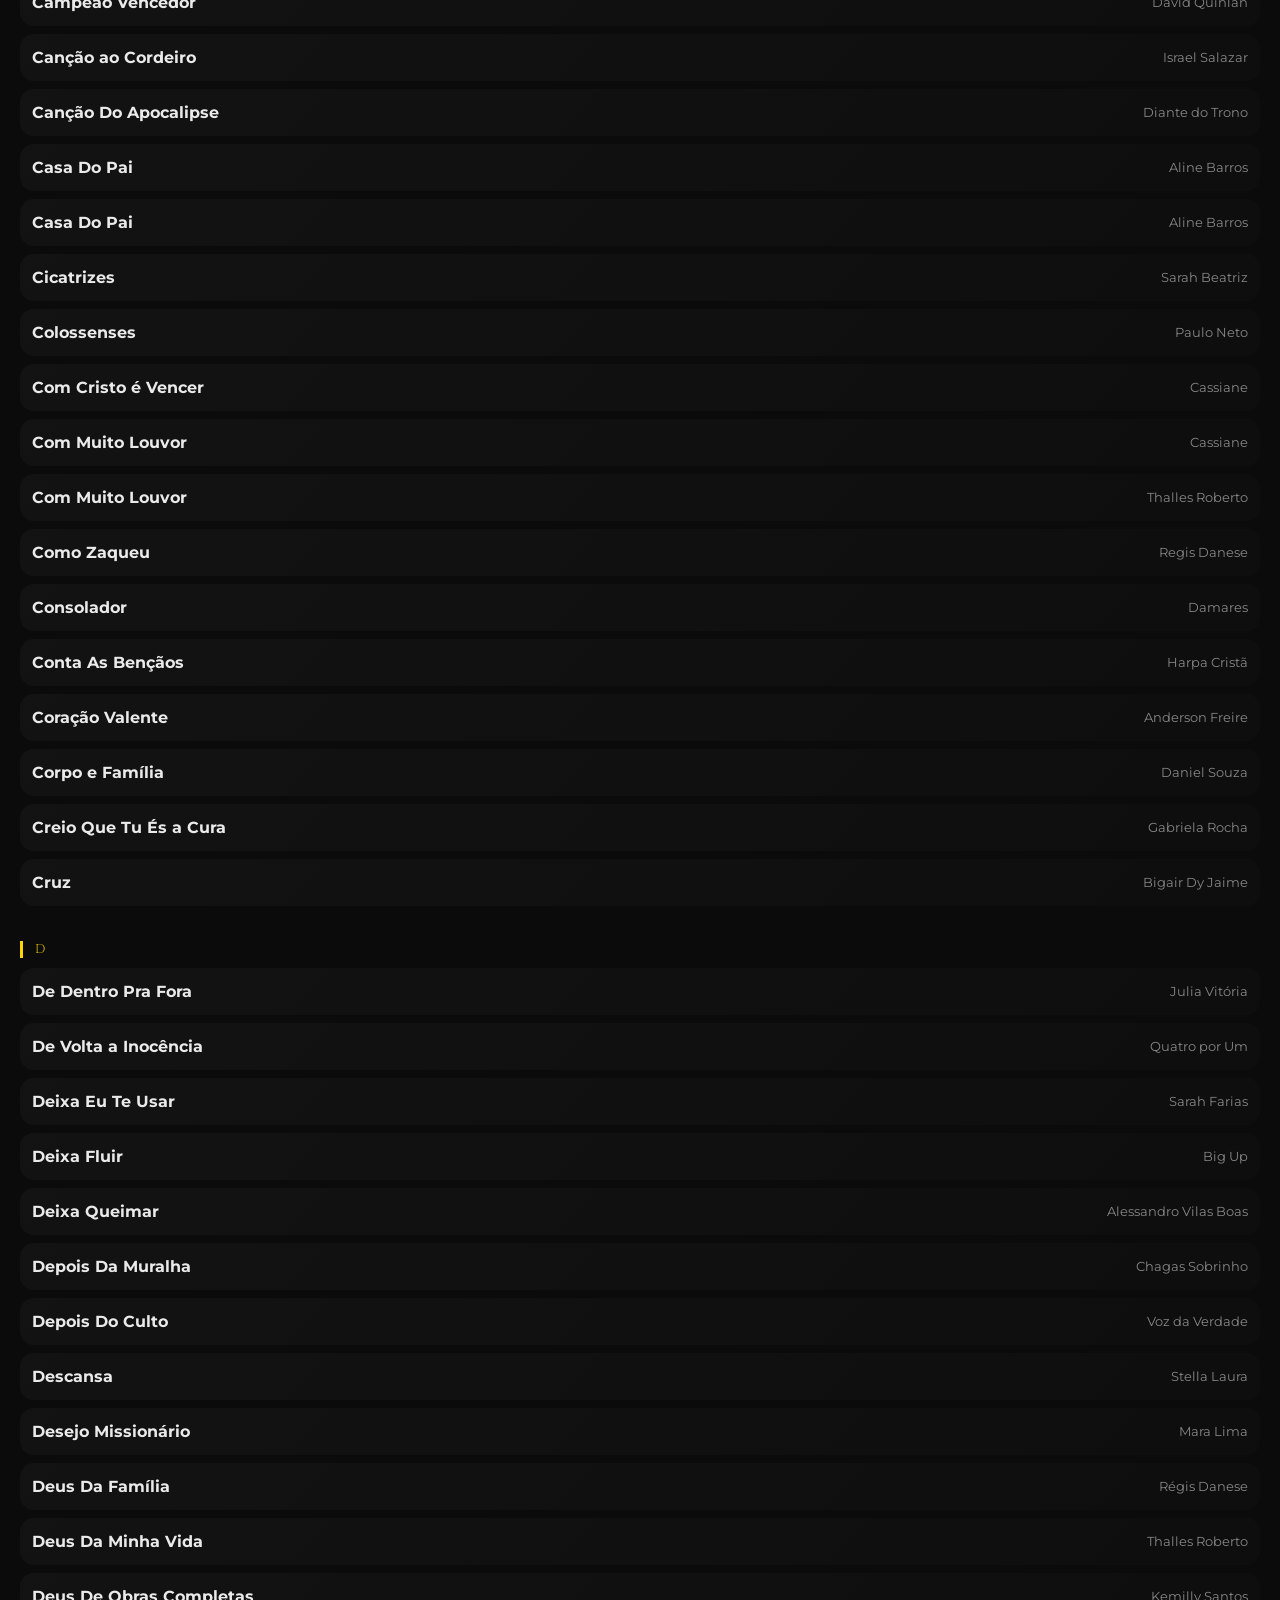
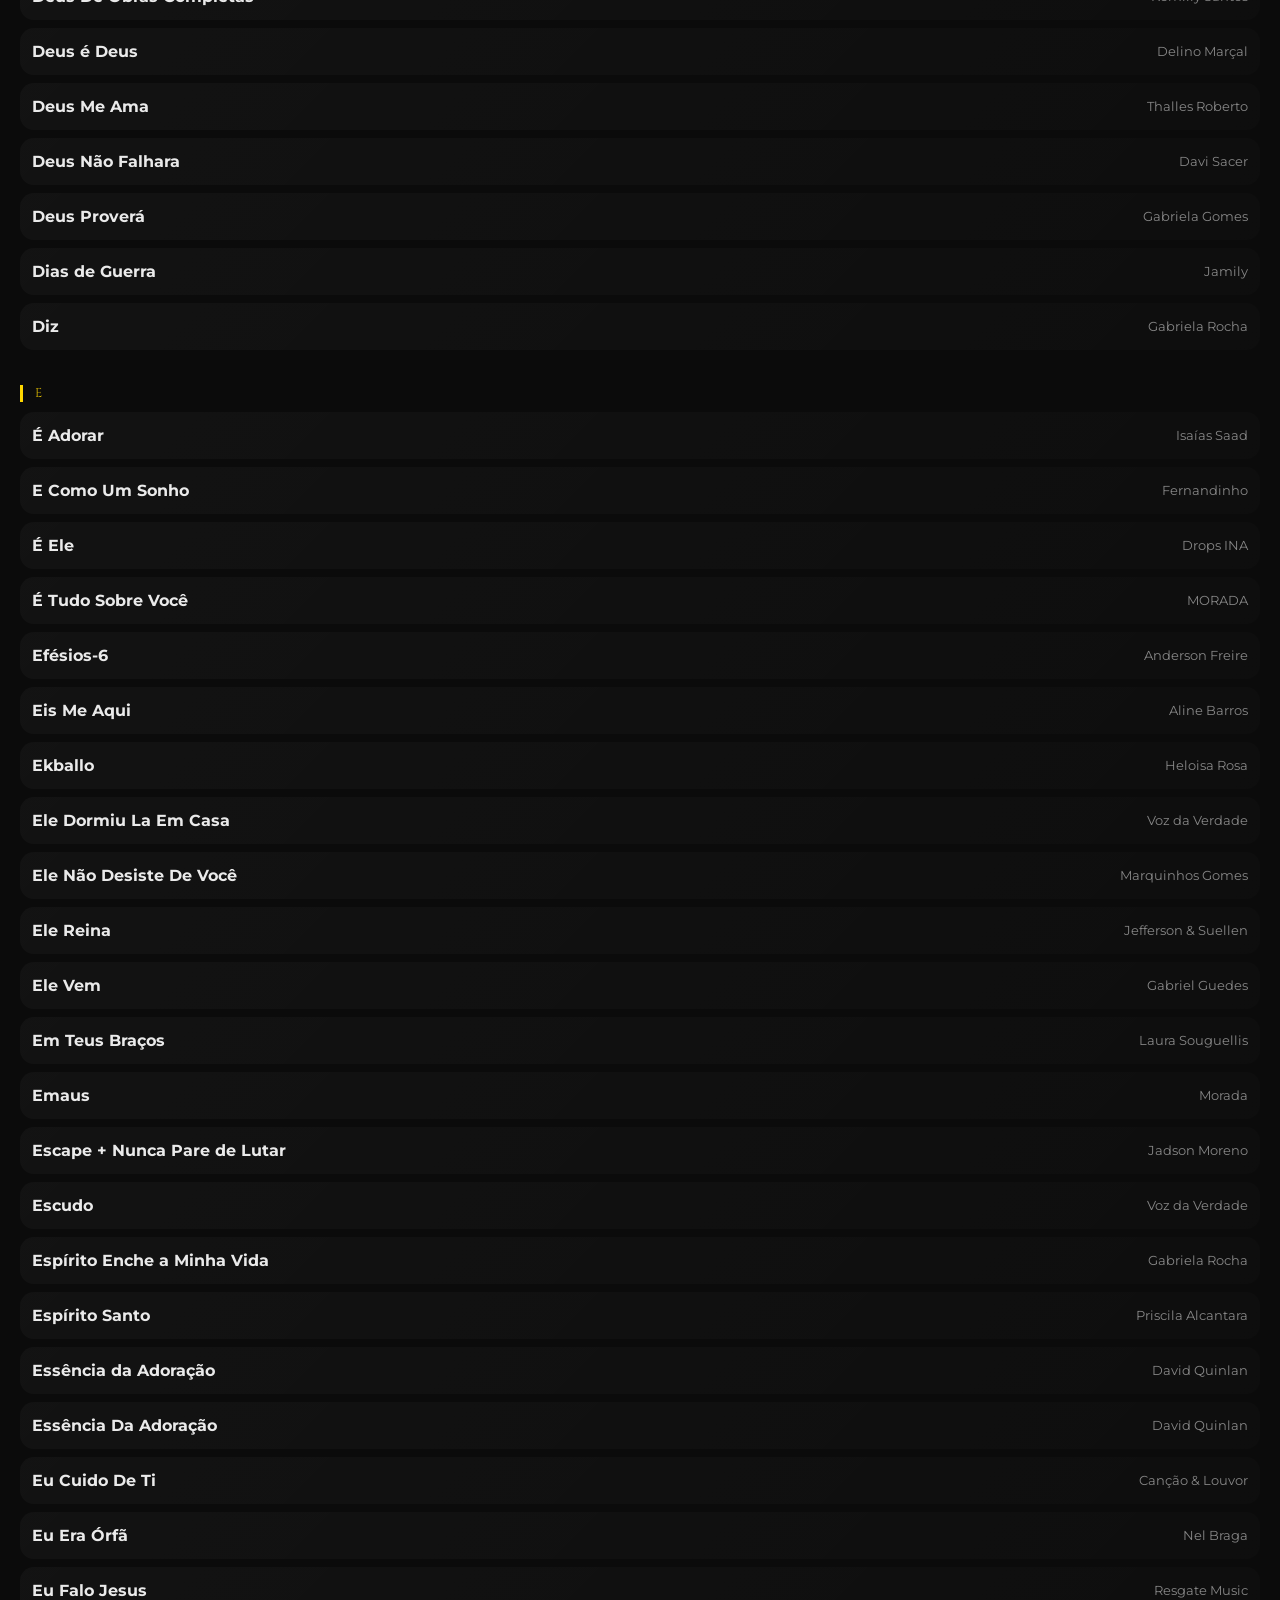
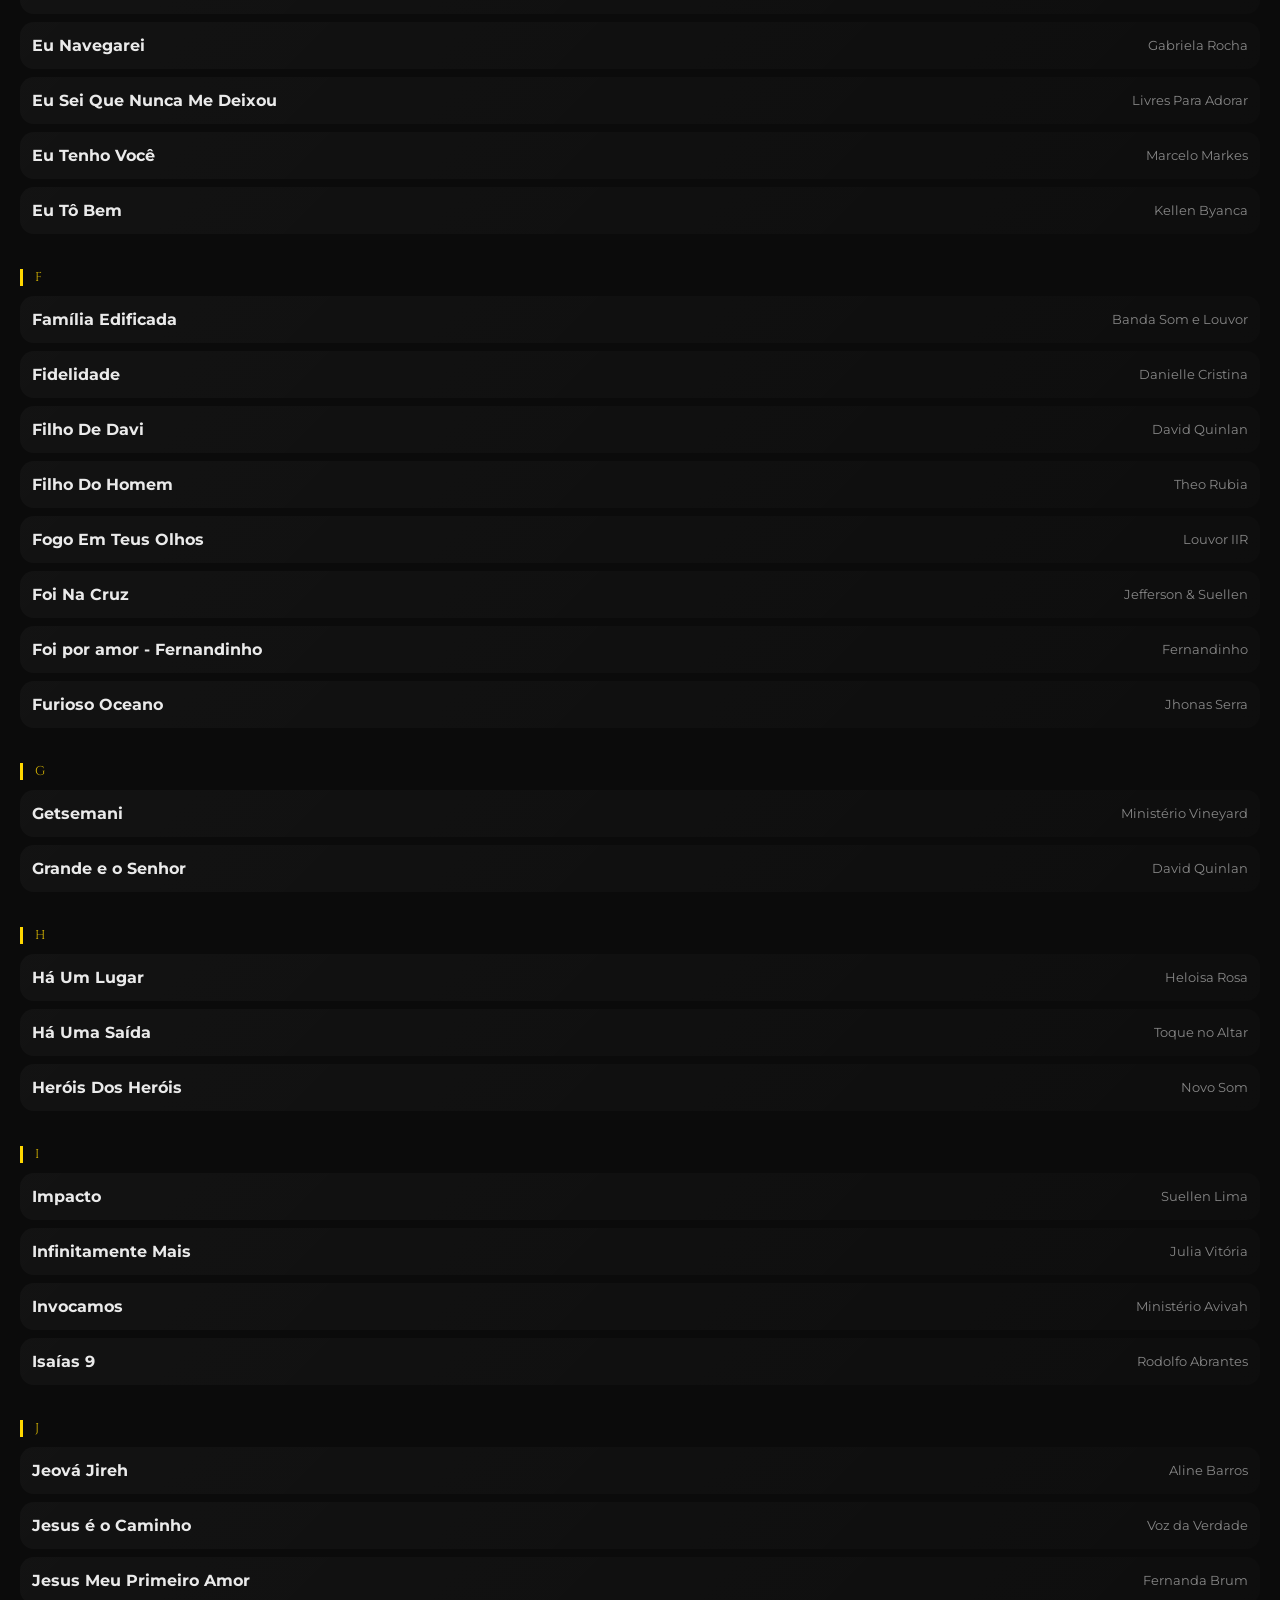
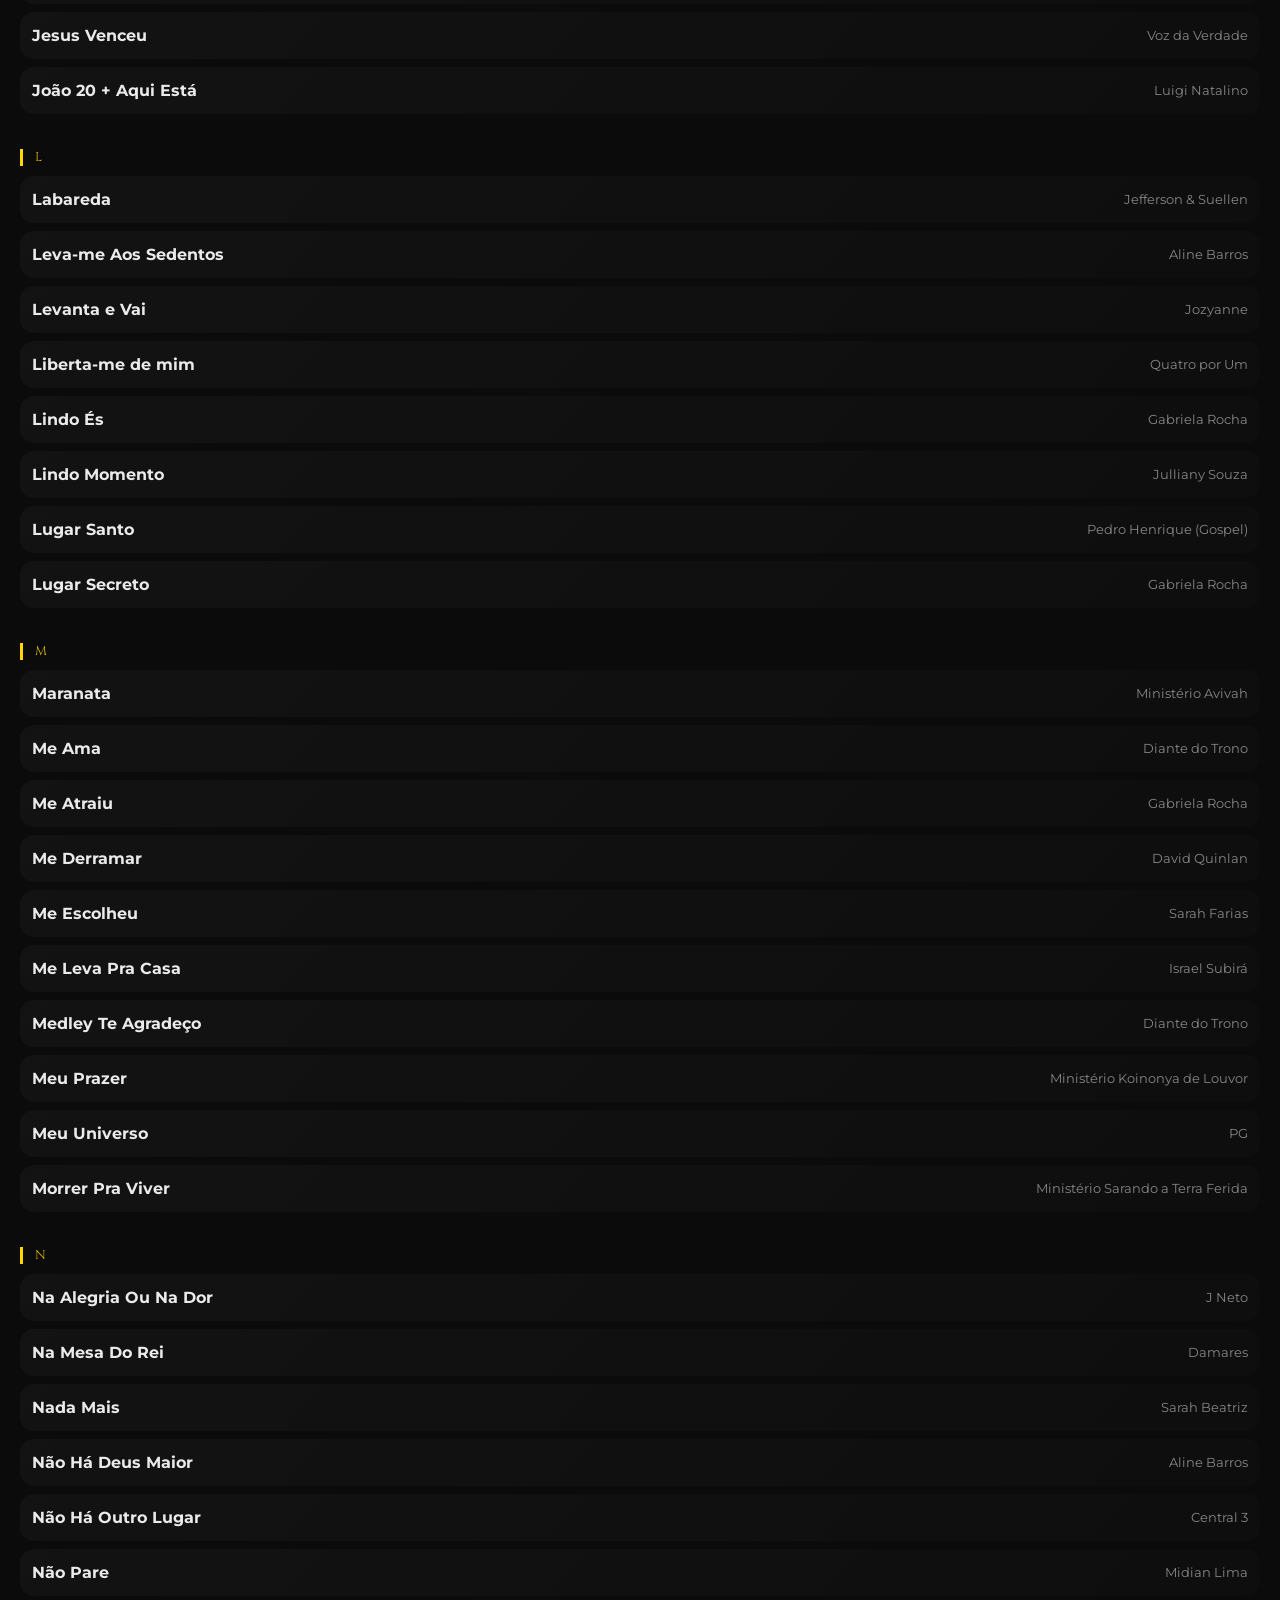
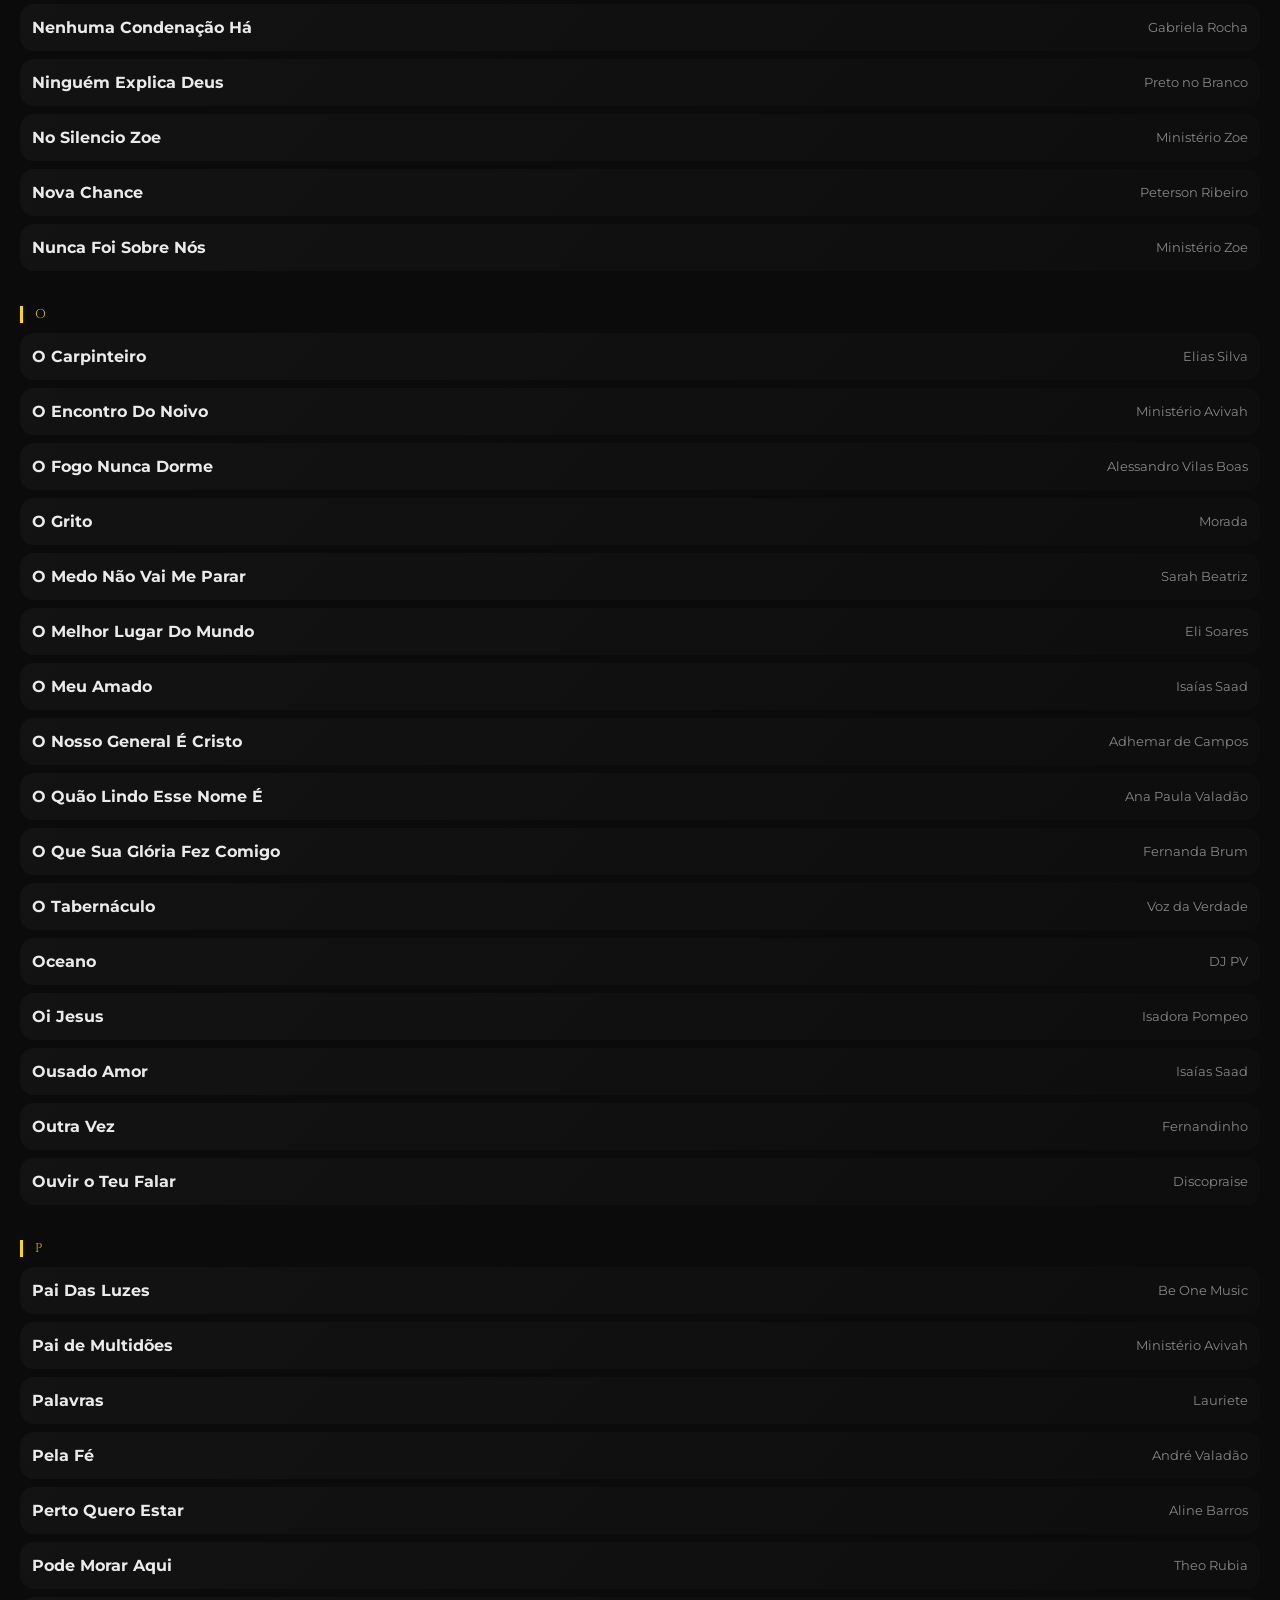
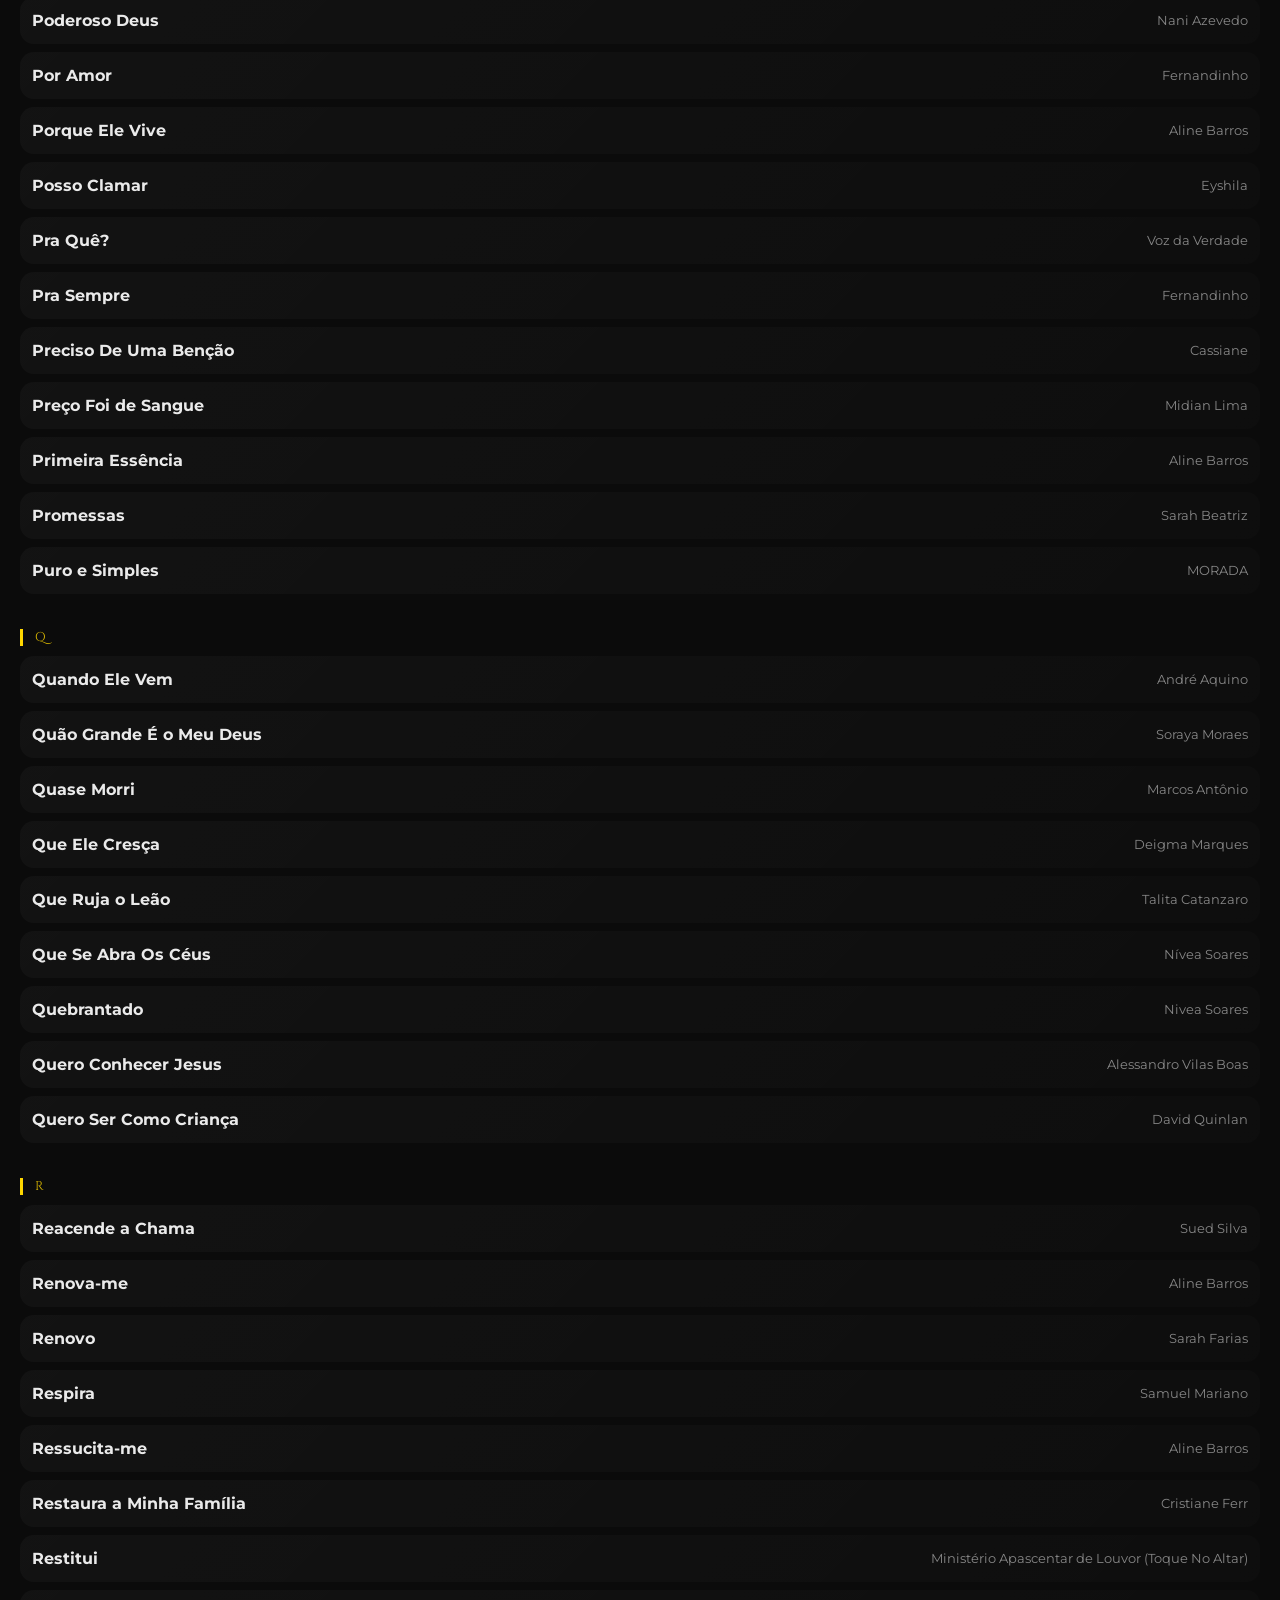
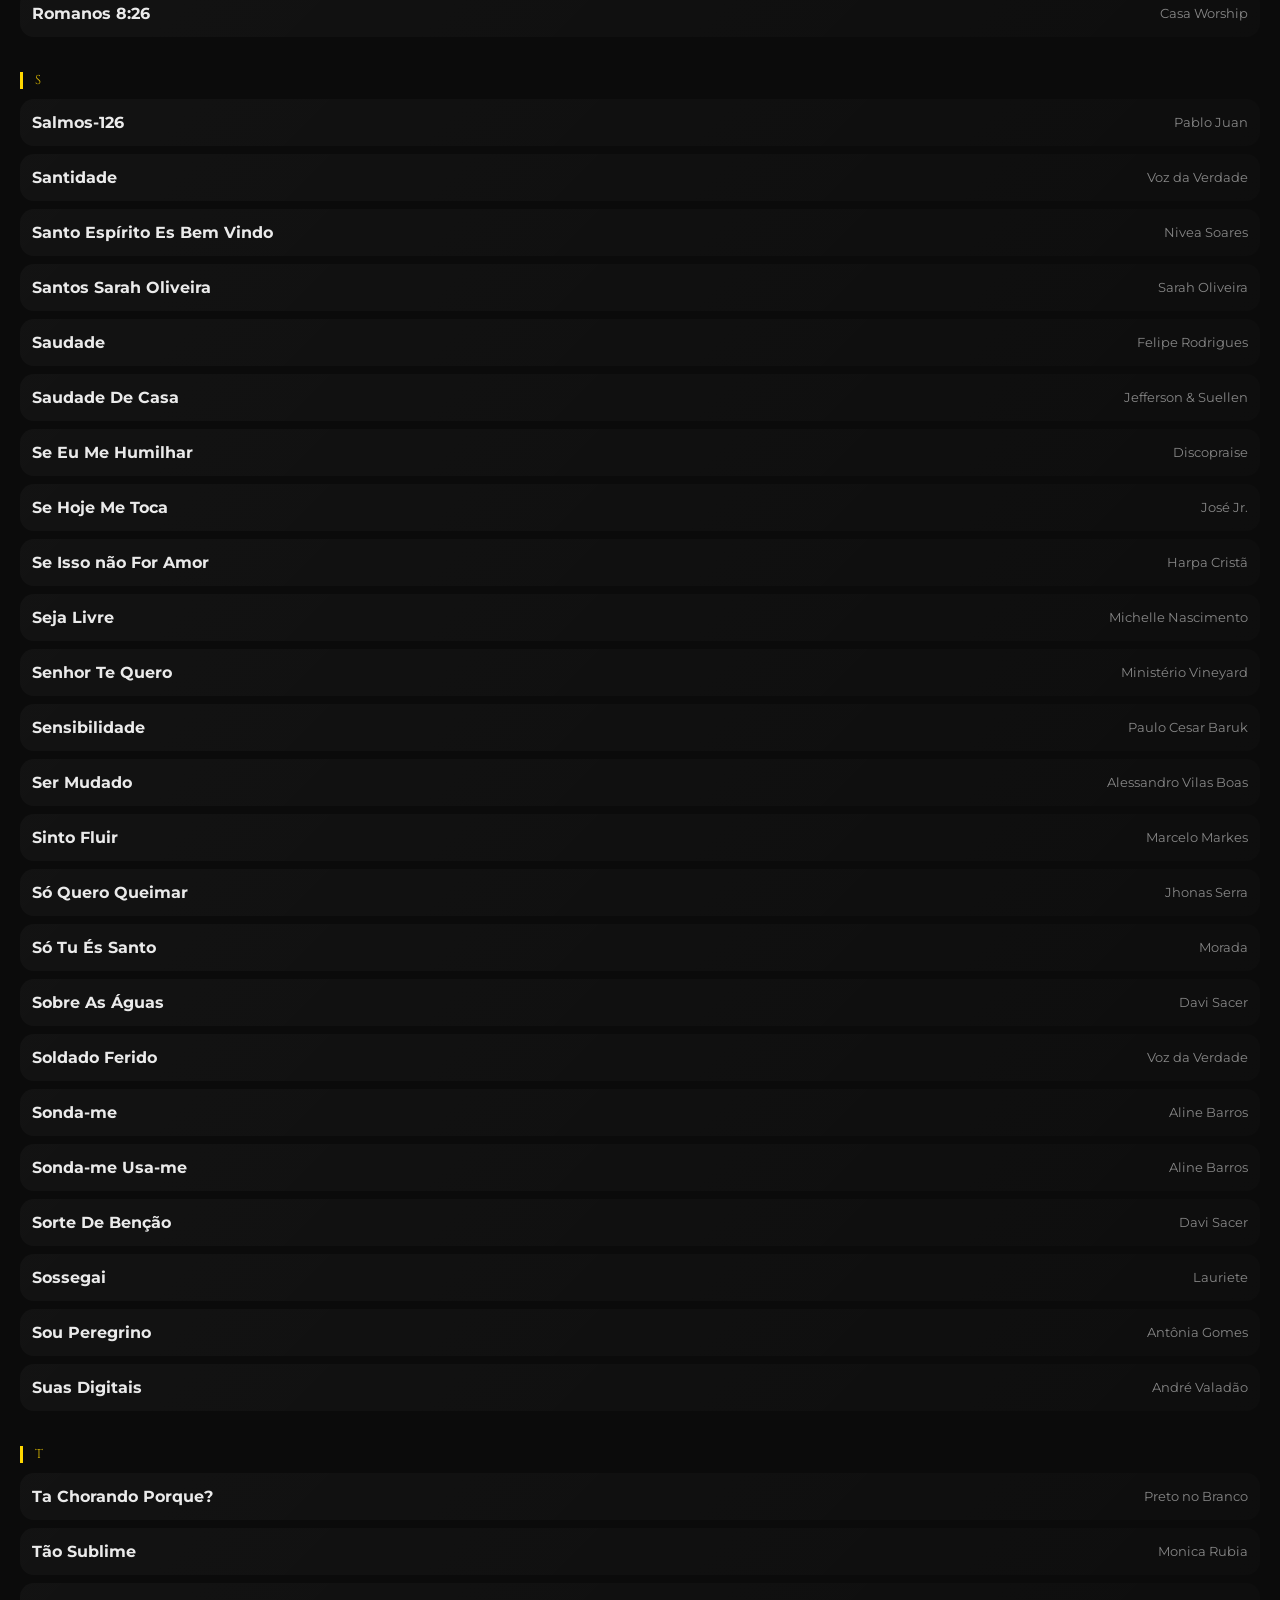
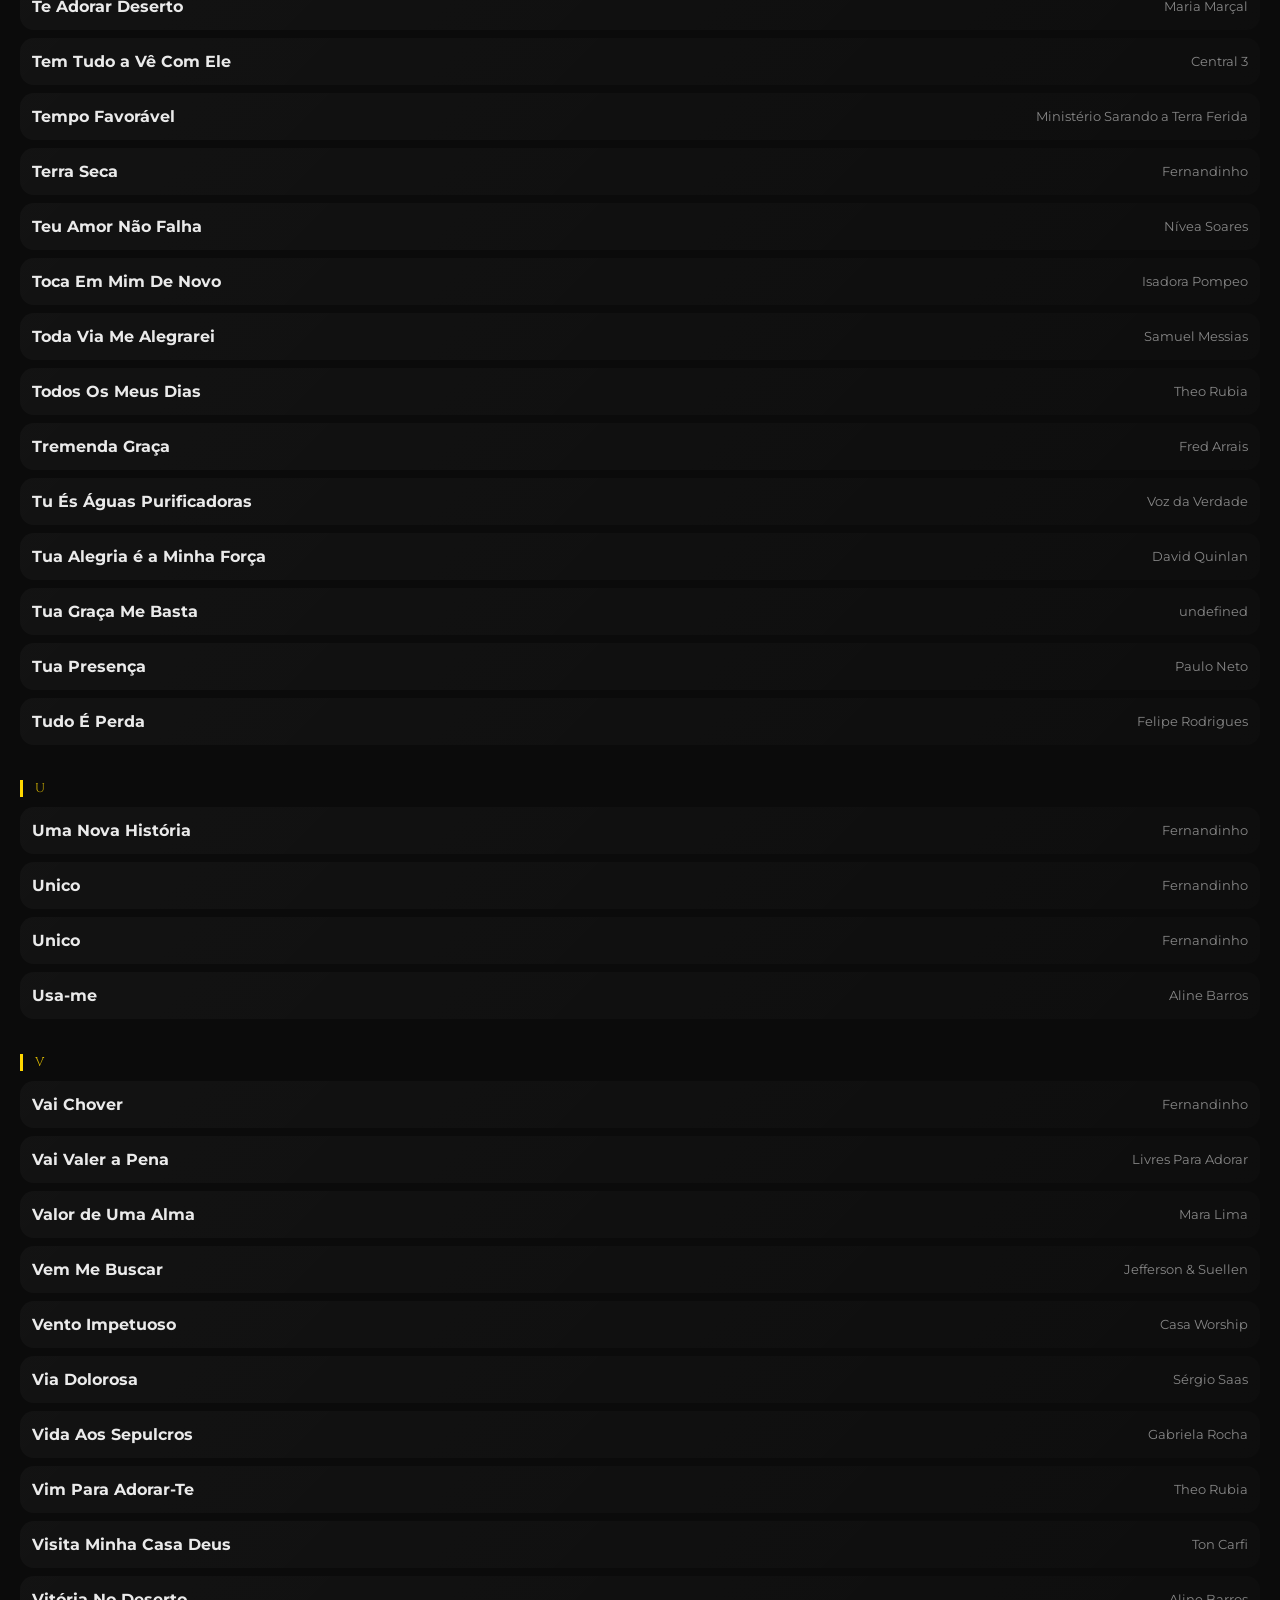
==== commit 48189d86: "update" ====
--- a/index.html
+++ b/index.html
@@ -4,6 +4,7 @@
 <meta charset="UTF-8">
 <meta name="viewport" content="width=device-width, initial-scale=1.0">
 <title>Ministério de Louvor Atos 3</title>
+
 
 <!-- FONTES -->
 <link href="https://fonts.googleapis.com/css2?family=Cinzel:wght@500;700&family=Montserrat:wght@300;400;600&display=swap" rel="stylesheet">
@@ -13,7 +14,8 @@
 </head>
 
 <body>
-
+  
+ 
 <!-- ===================== TELA DE BOAS-VINDAS ===================== -->
 <div id="welcome-screen">
   <h1>BEM-VINDO</h1>
@@ -69,6 +71,7 @@
   <h3>Nossos Ministros</h3>
   <div class="ministros-grid" id="ministros"></div>
 </section>
+
 <!-- ================= GALERIA COM ÁUDIO ================= -->
 <section class="galeria-sonora">
 
--- a/style.css
+++ b/style.css
@@ -344,4 +344,65 @@
 
 .busca-hinos input::placeholder{
   color:rgba(255,255,255,0.5);
-}+}
+/* ===============================
+   AJUSTES VISUAIS – MOBILE / GITHUB PAGES
+   =============================== */
+
+/* Layer de luz global */
+body::before {
+  content: "";
+  position: fixed;
+  inset: 0;
+  background: radial-gradient(
+    circle at top,
+    rgba(255, 215, 120, 0.08),
+    transparent 60%
+  );
+  pointer-events: none;
+  z-index: 0;
+}
+
+/* Cartões / Seções – profundidade real */
+.card,
+.section,
+.box,
+.item,
+.container {
+  background: linear-gradient(180deg, #1a1a1a, #0f0f0f);
+  border: 1px solid rgba(255, 215, 120, 0.15);
+  box-shadow:
+    0 10px 30px rgba(0, 0, 0, 0.8),
+    inset 0 1px 0 rgba(255, 255, 255, 0.05);
+}
+
+/* Dourado com vida */
+.gold,
+h1,
+h2,
+h3 {
+  background: linear-gradient(135deg, #ffda7b, #c9a13a);
+  -webkit-background-clip: text;
+  -webkit-text-fill-color: transparent;
+}
+
+/* Fallback para blur */
+.glass,
+.modal,
+.box {
+  background: rgba(20, 20, 20, 0.85);
+}
+
+@supports (backdrop-filter: blur(10px)) {
+  .glass,
+  .modal,
+  .box {
+    background: rgba(20, 20, 20, 0.55);
+    backdrop-filter: blur(12px);
+  }
+}
+
+/* Melhor leitura no mobile */
+body {
+  color: #eaeaea;
+}
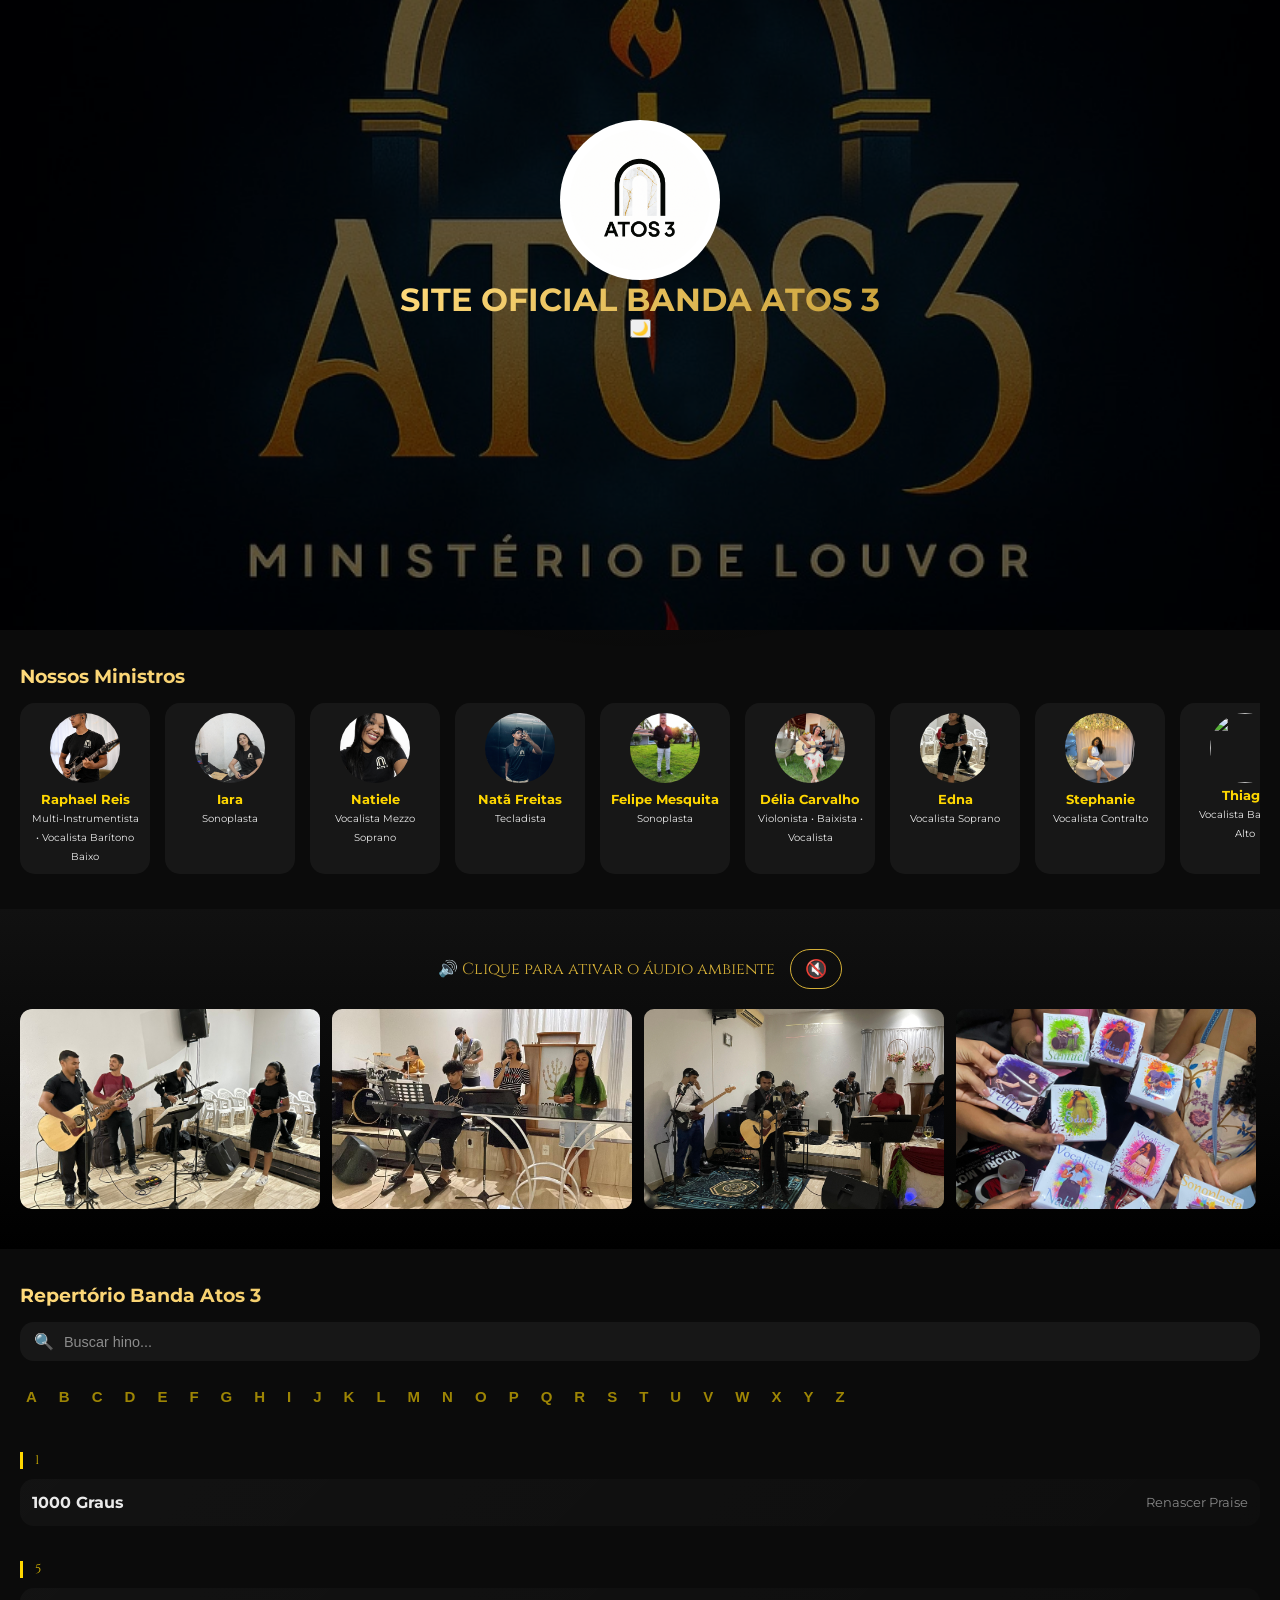
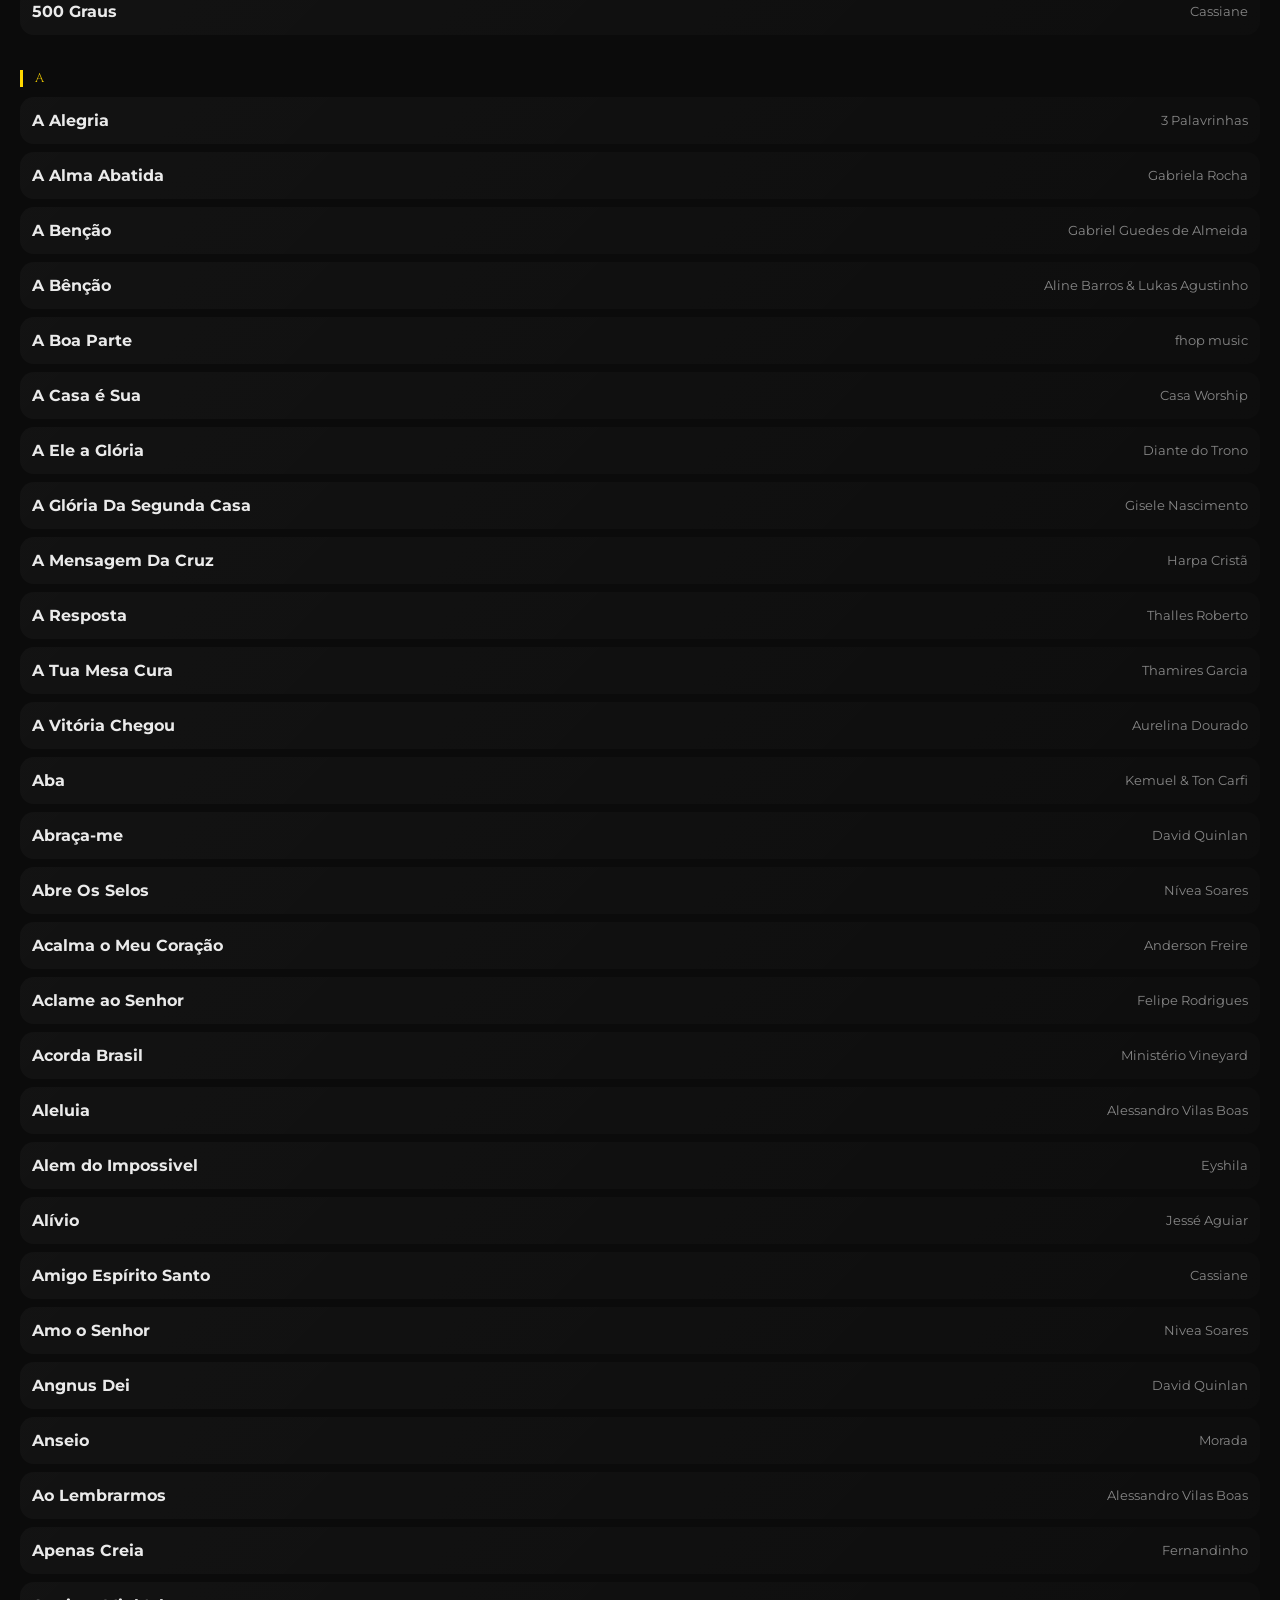
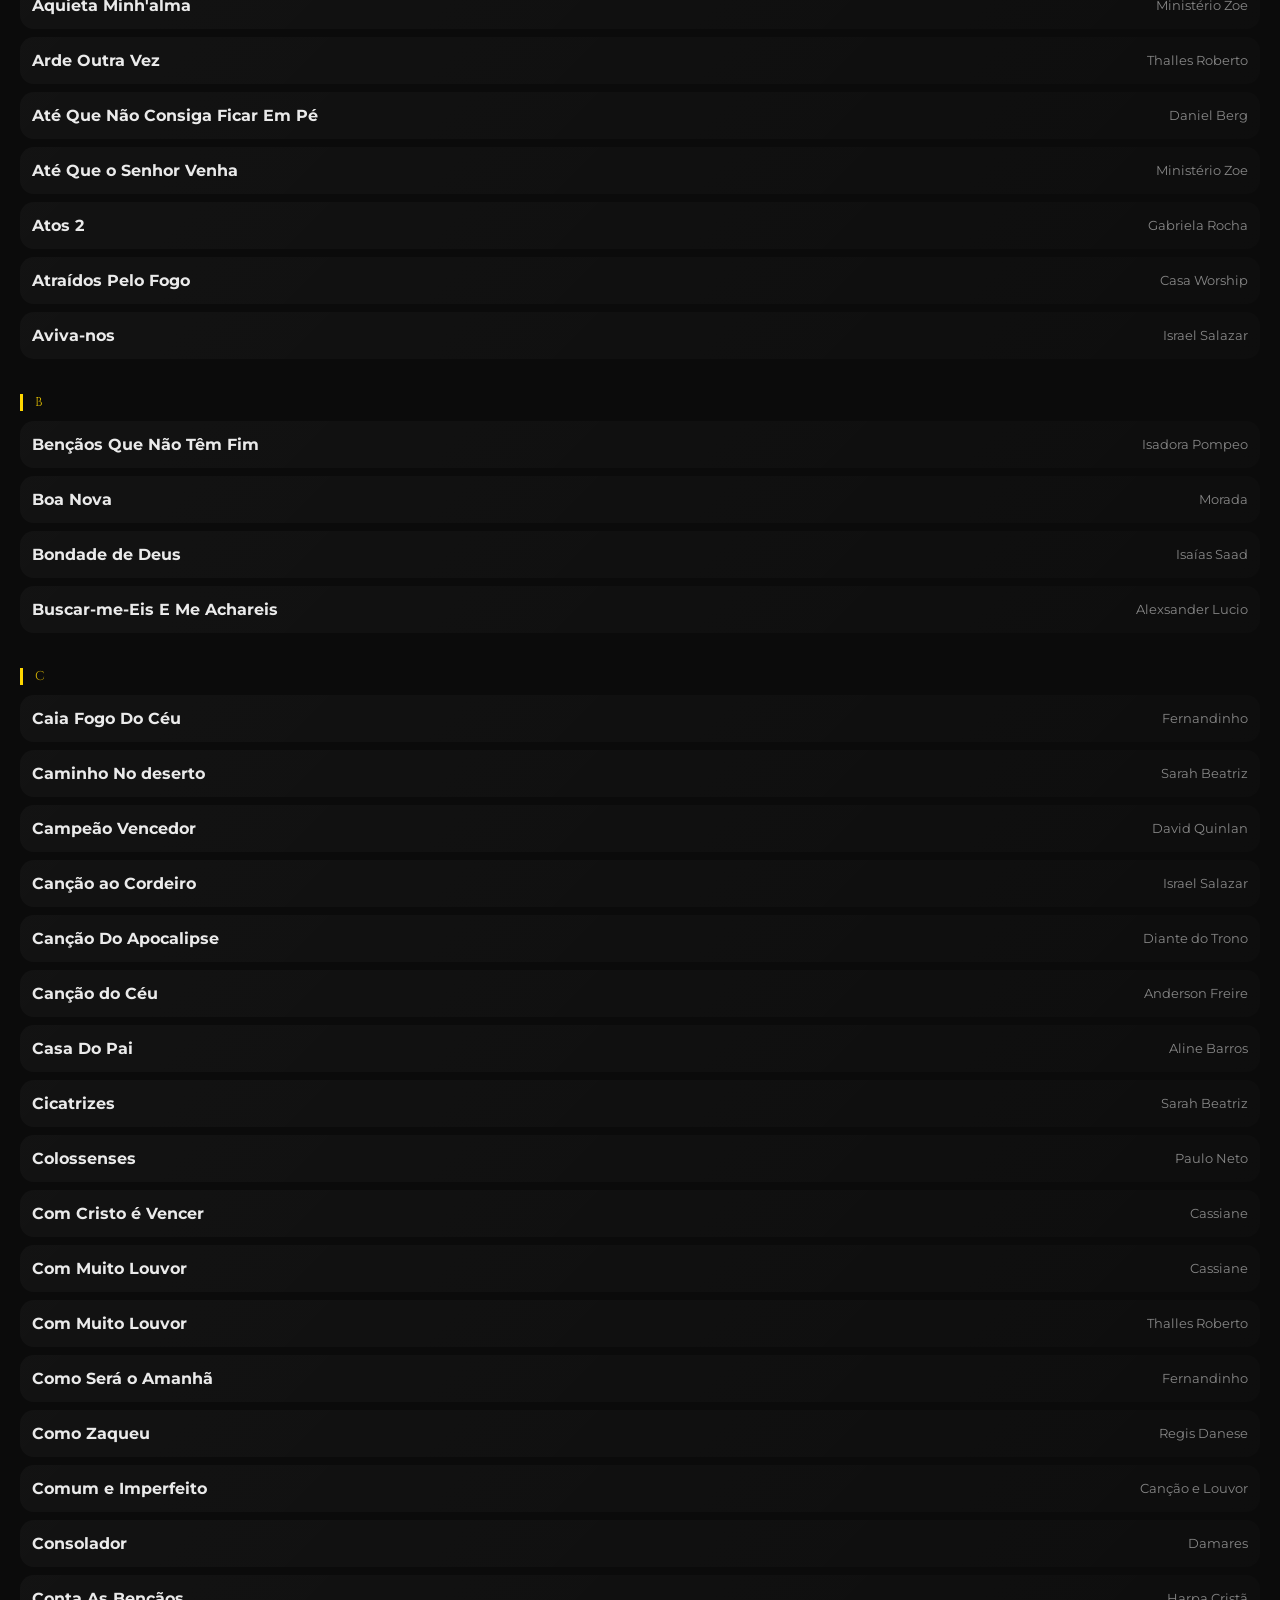
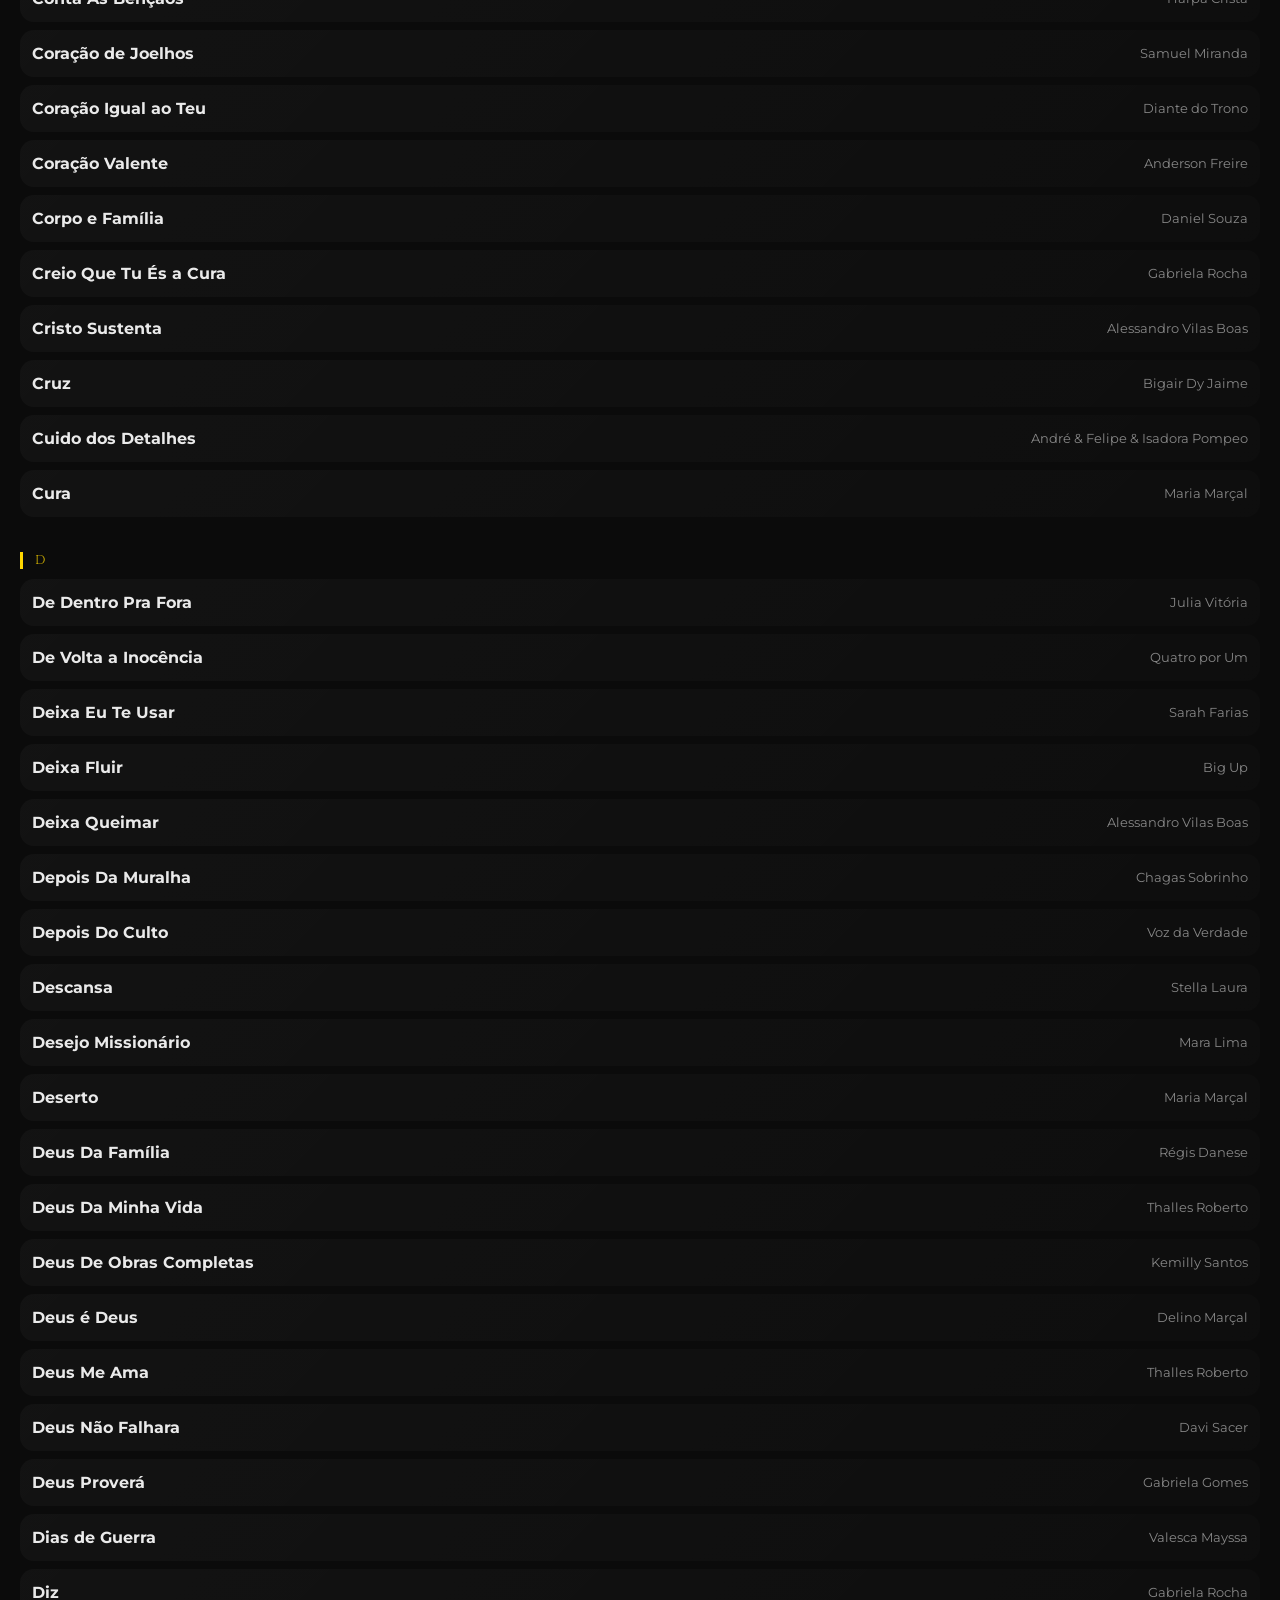
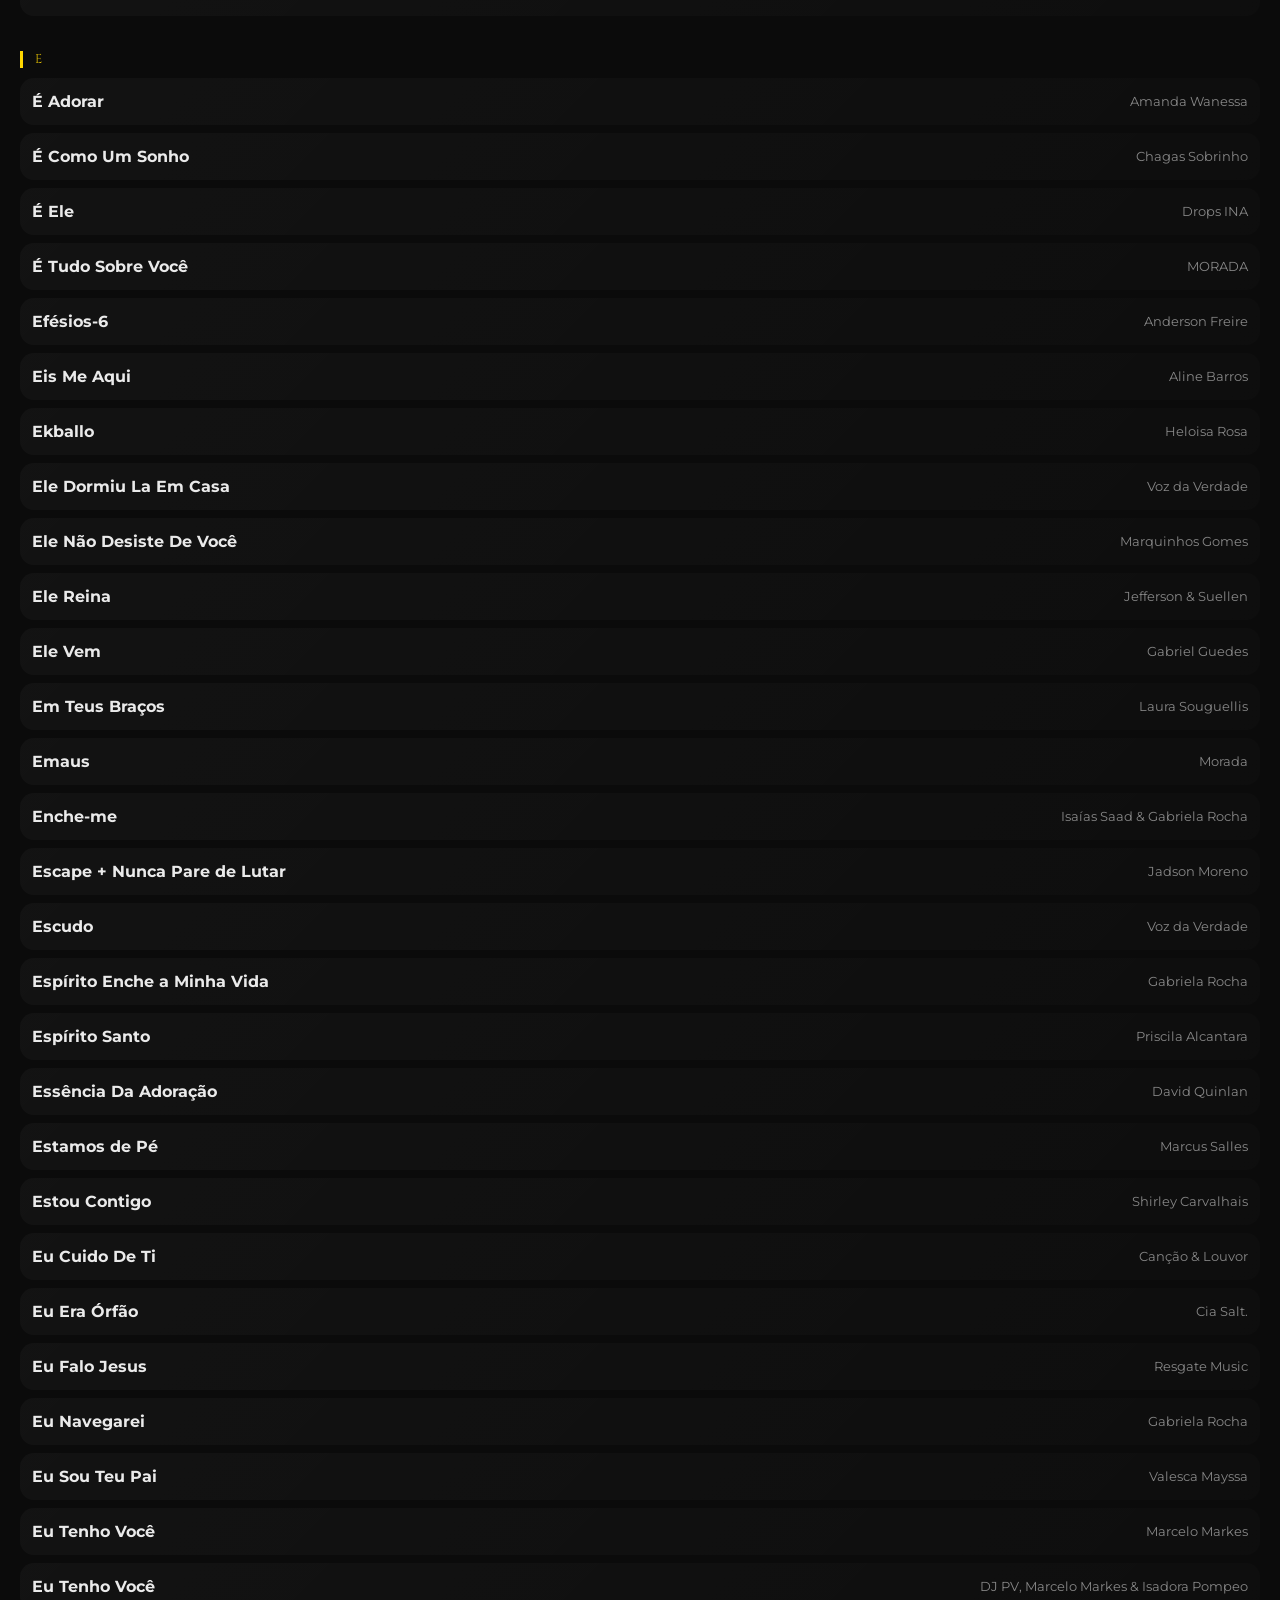
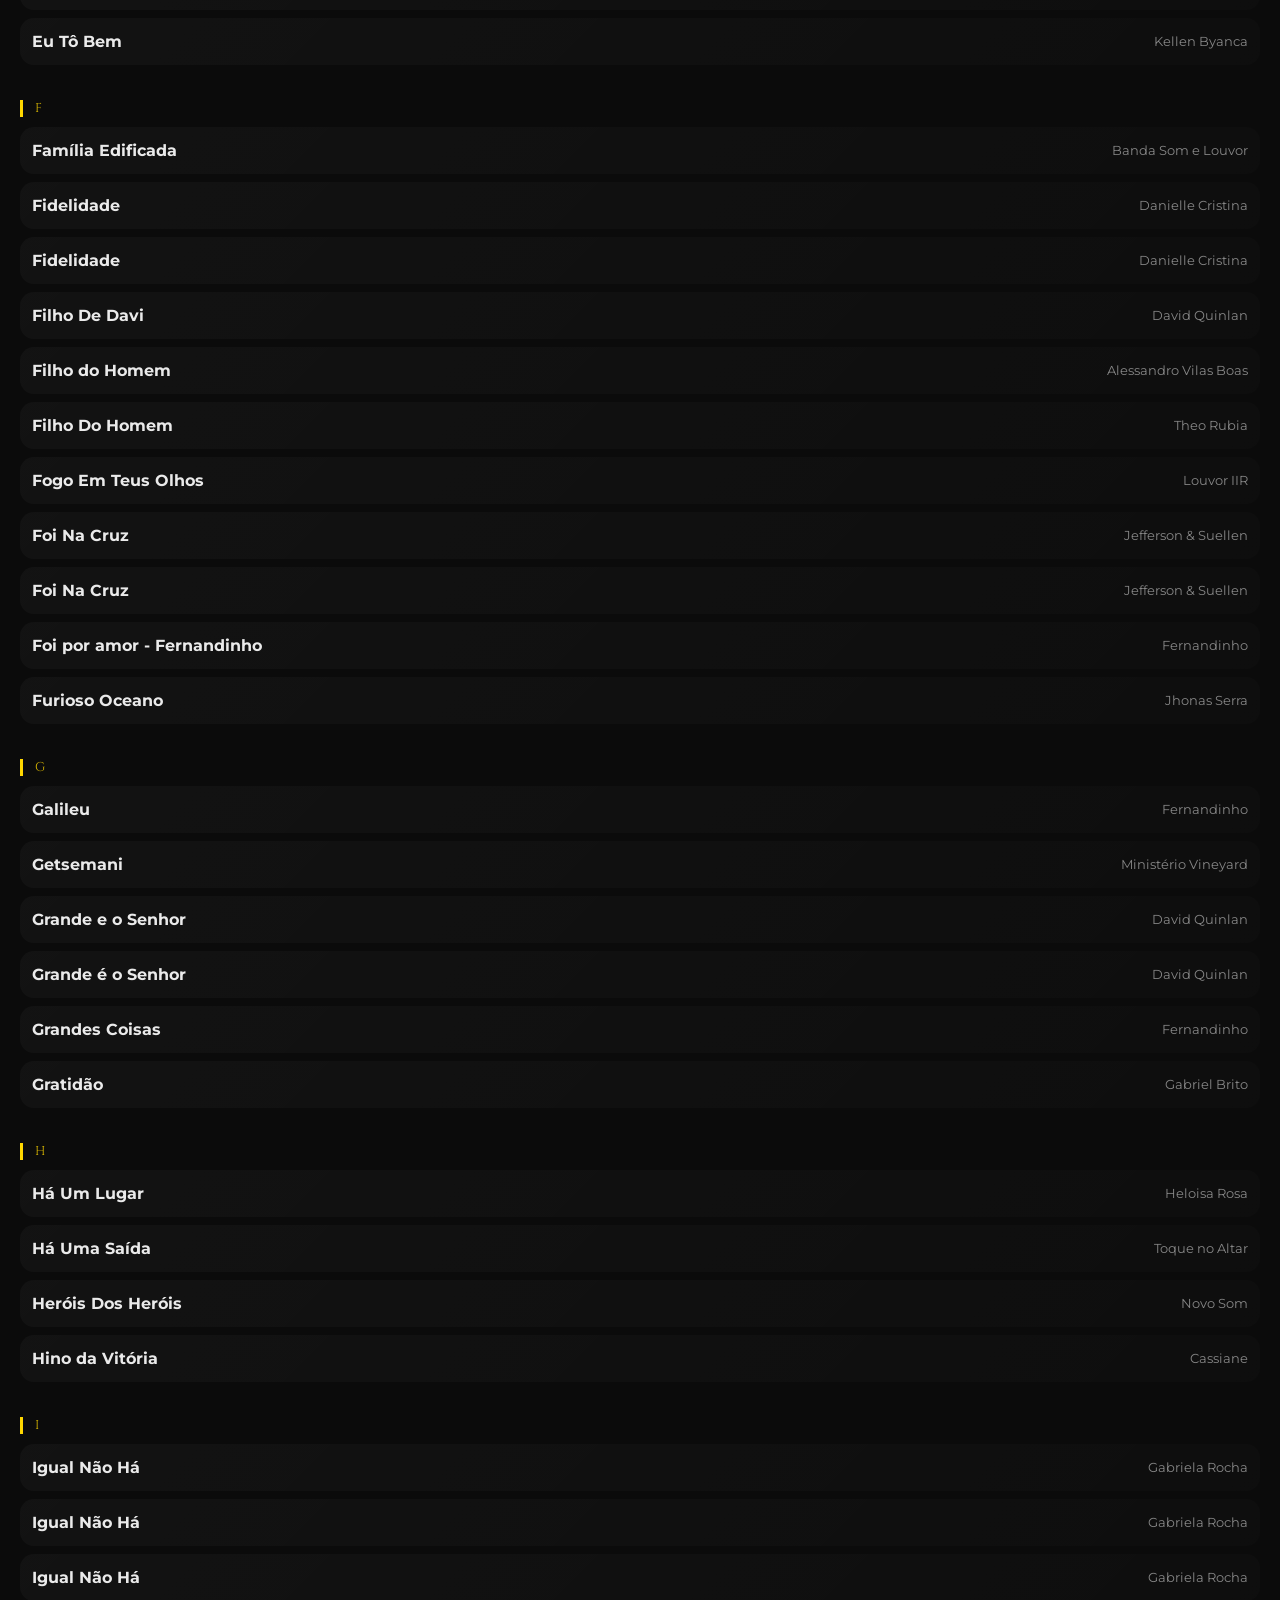
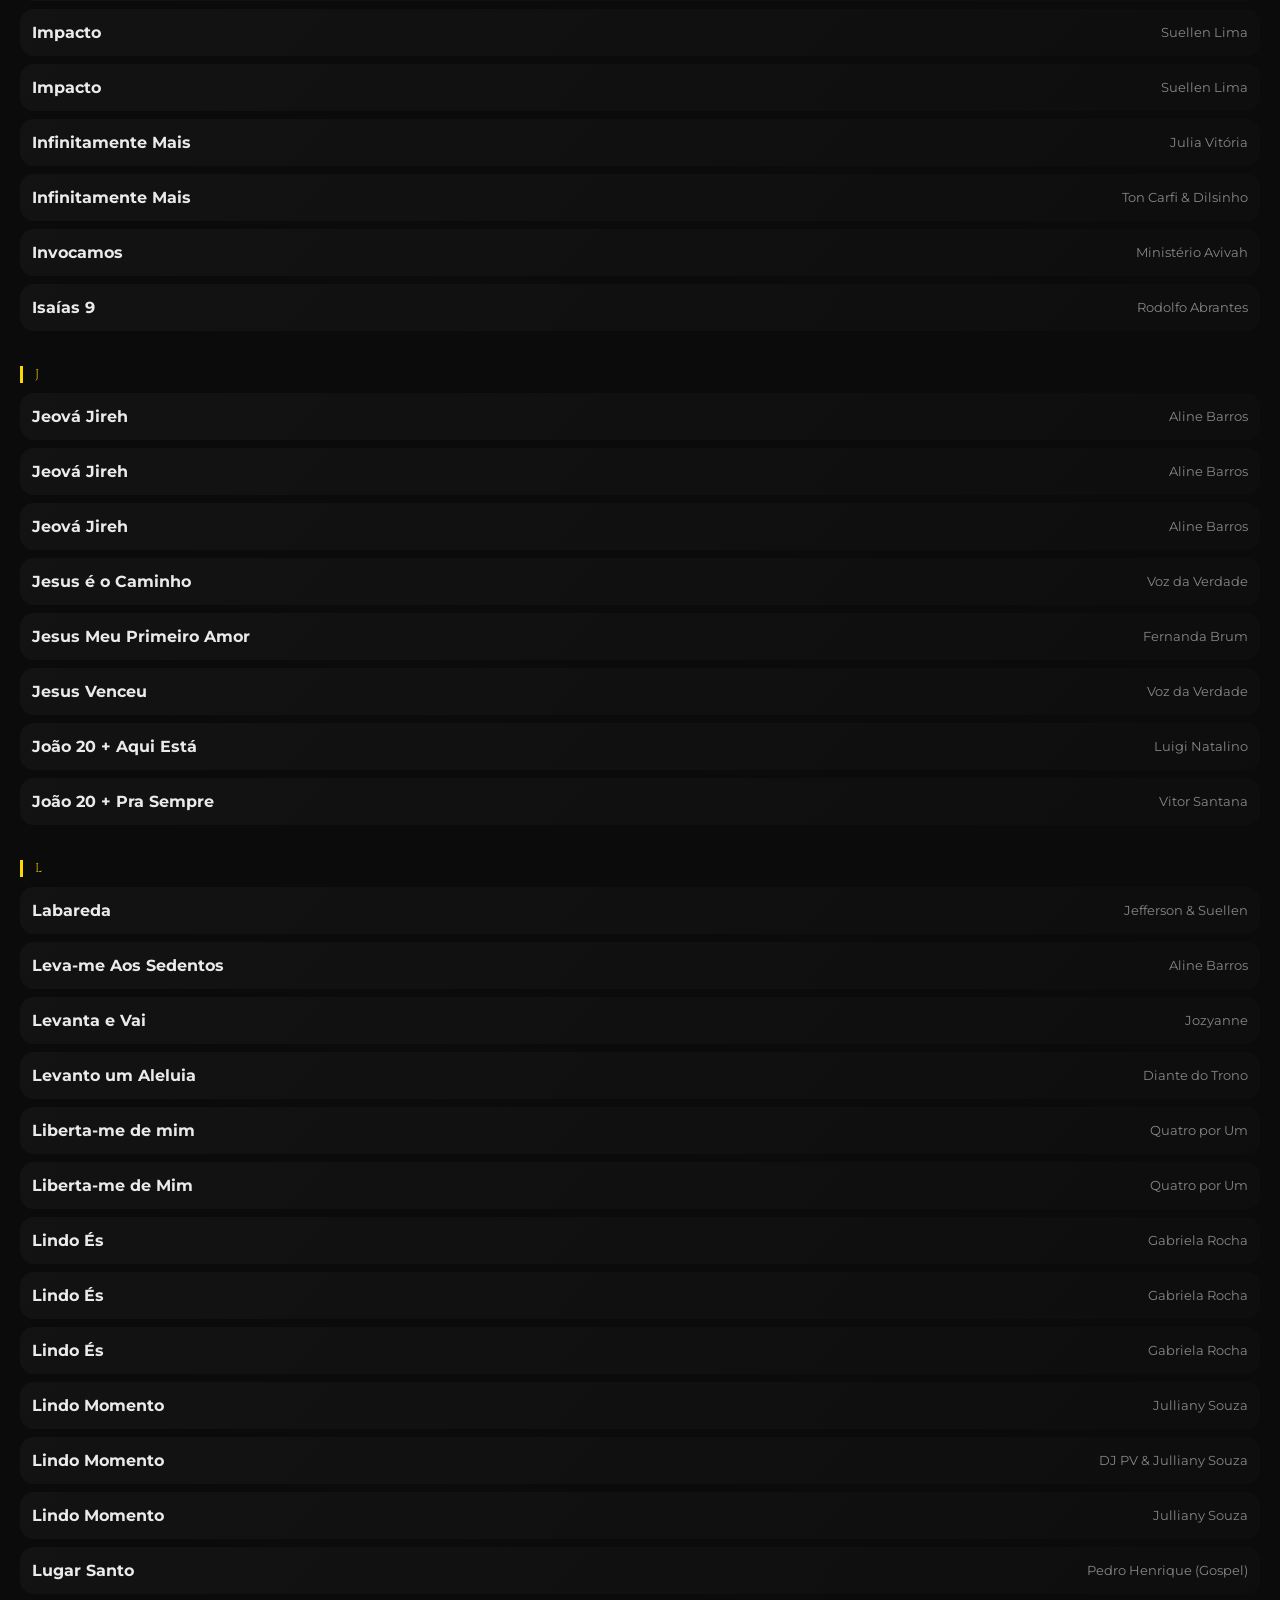
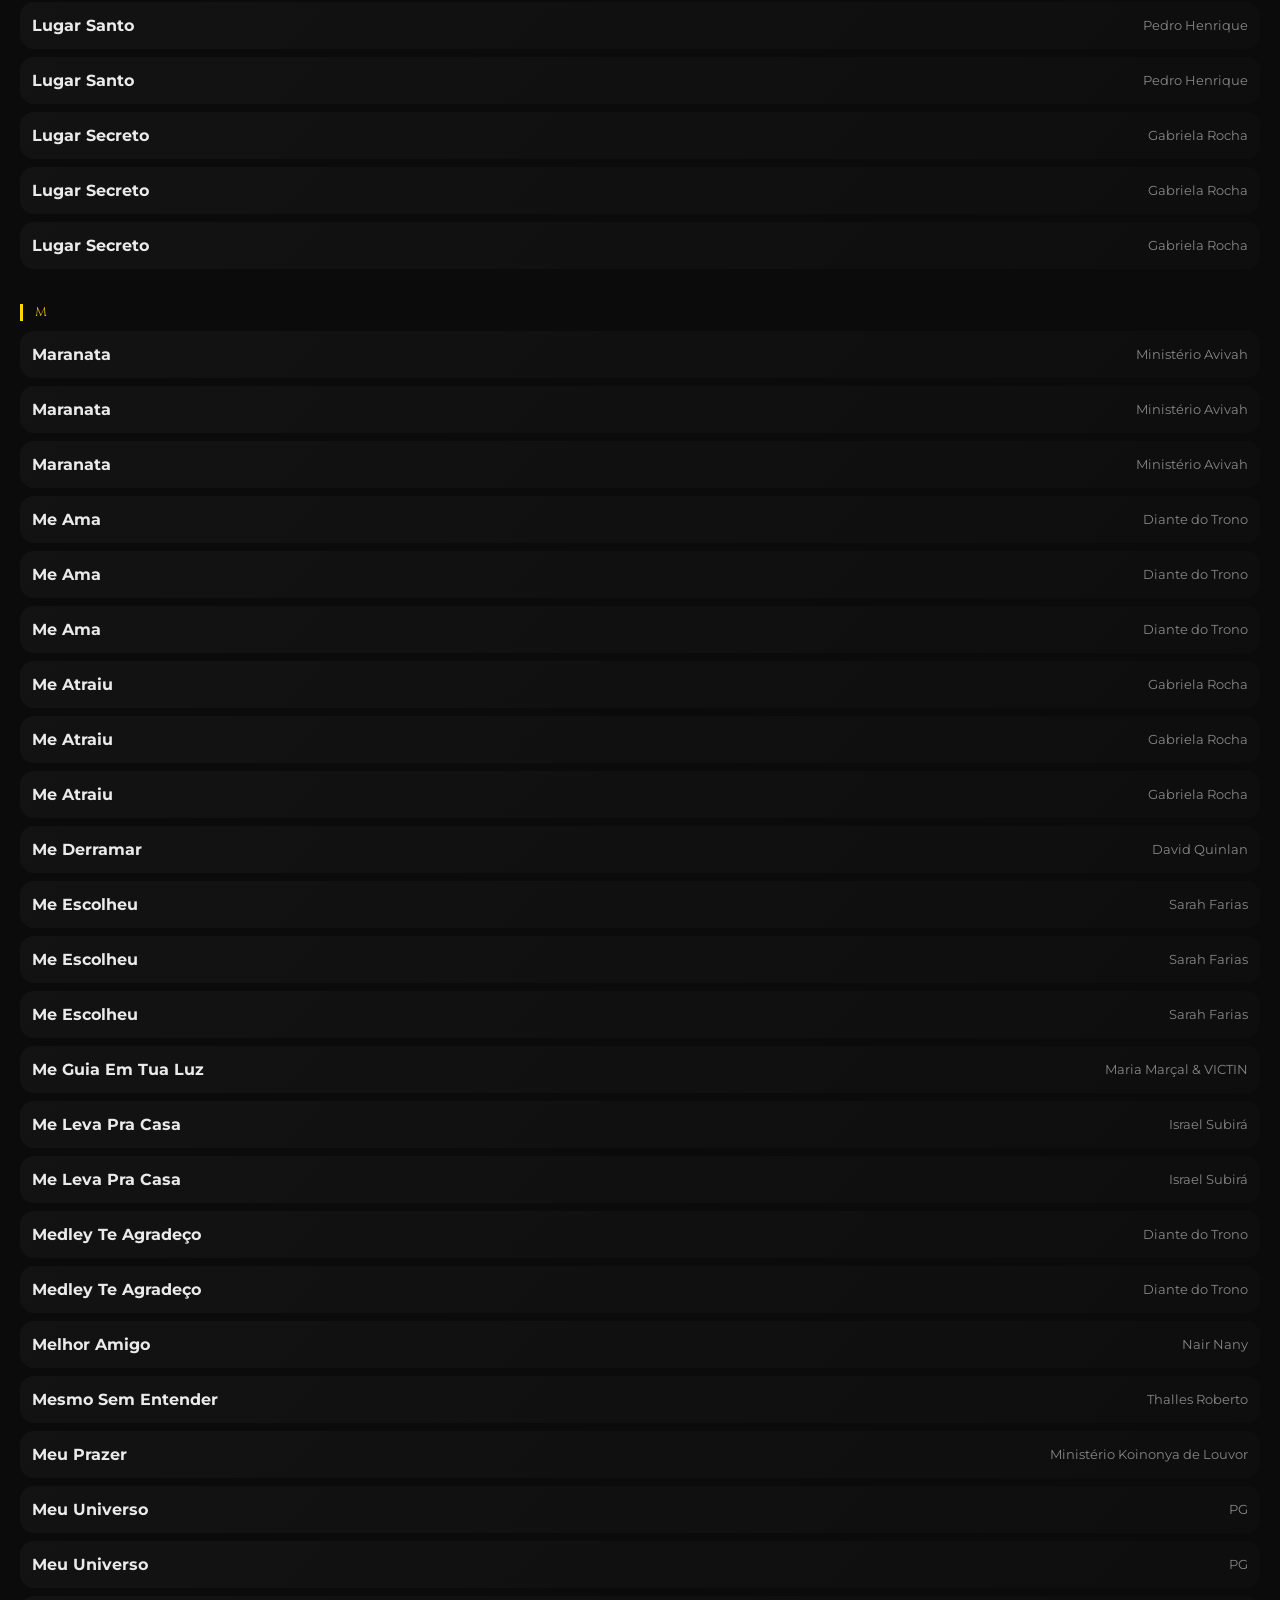
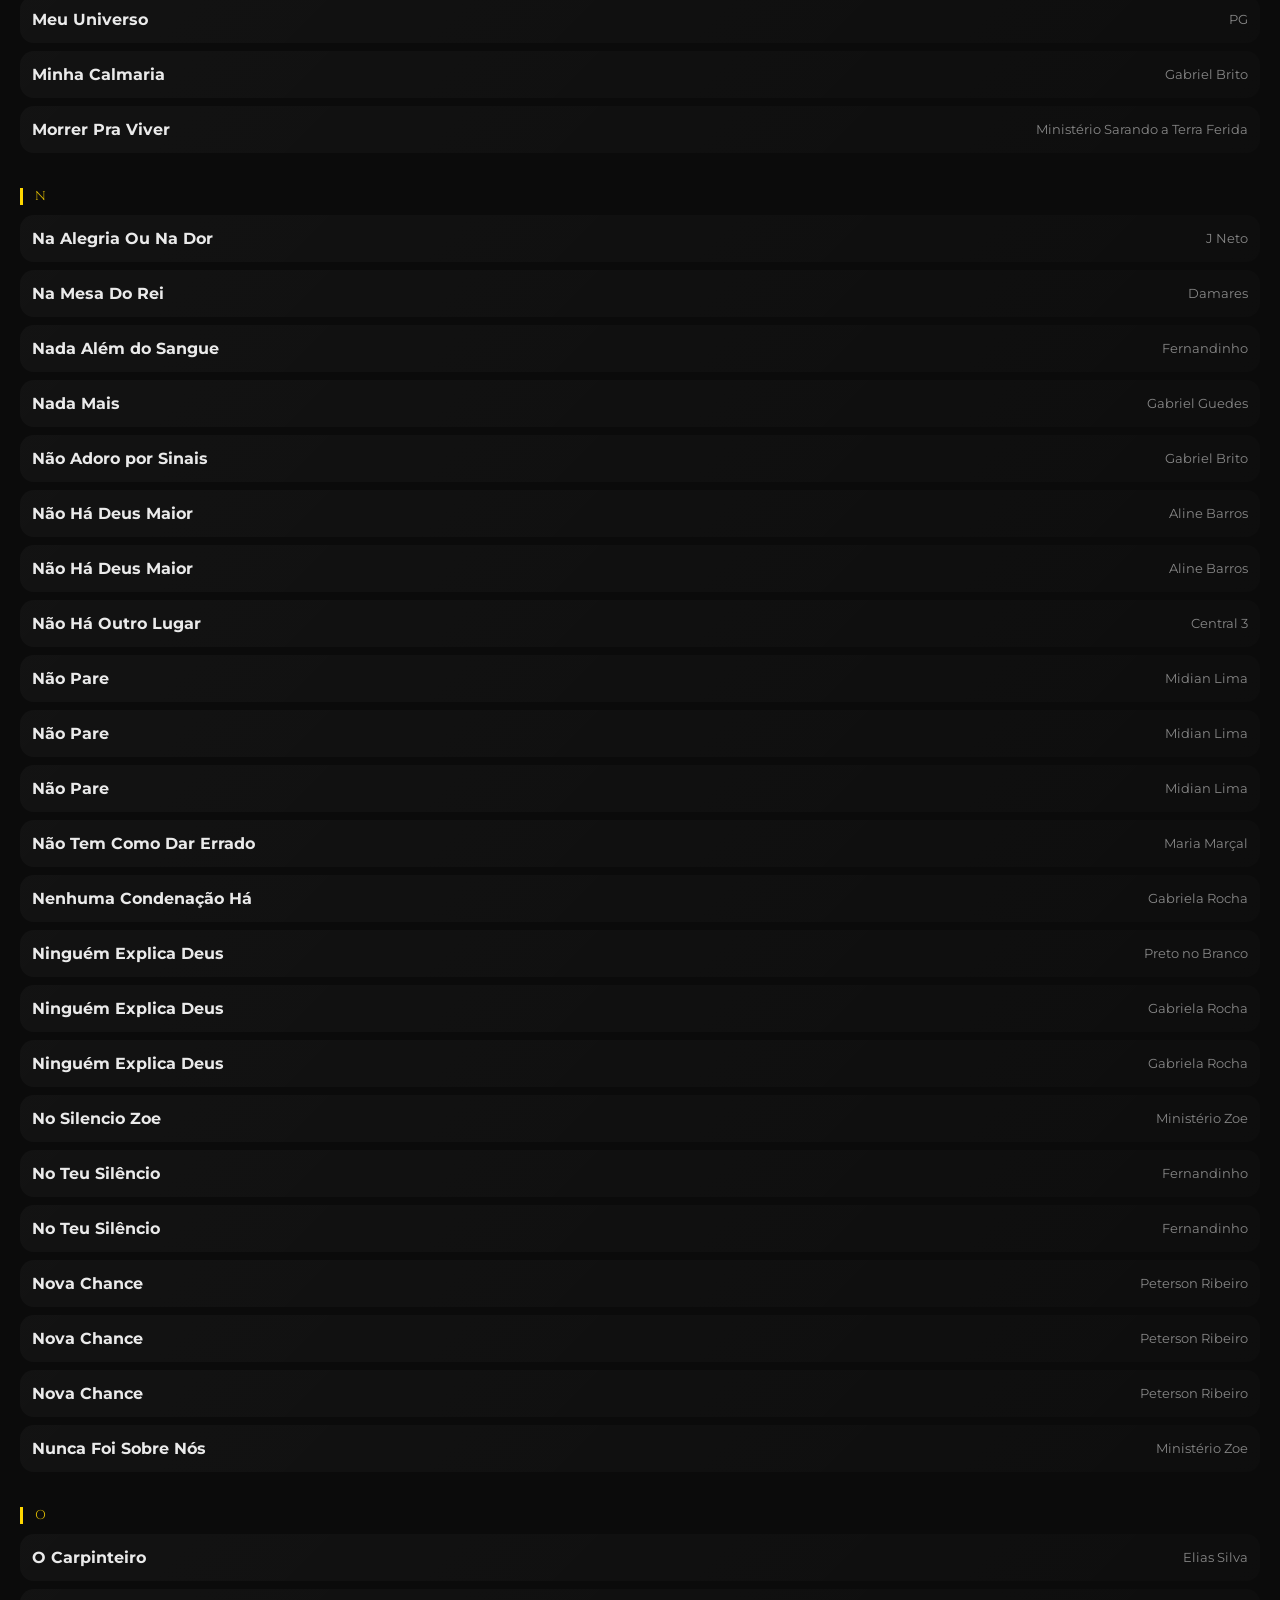
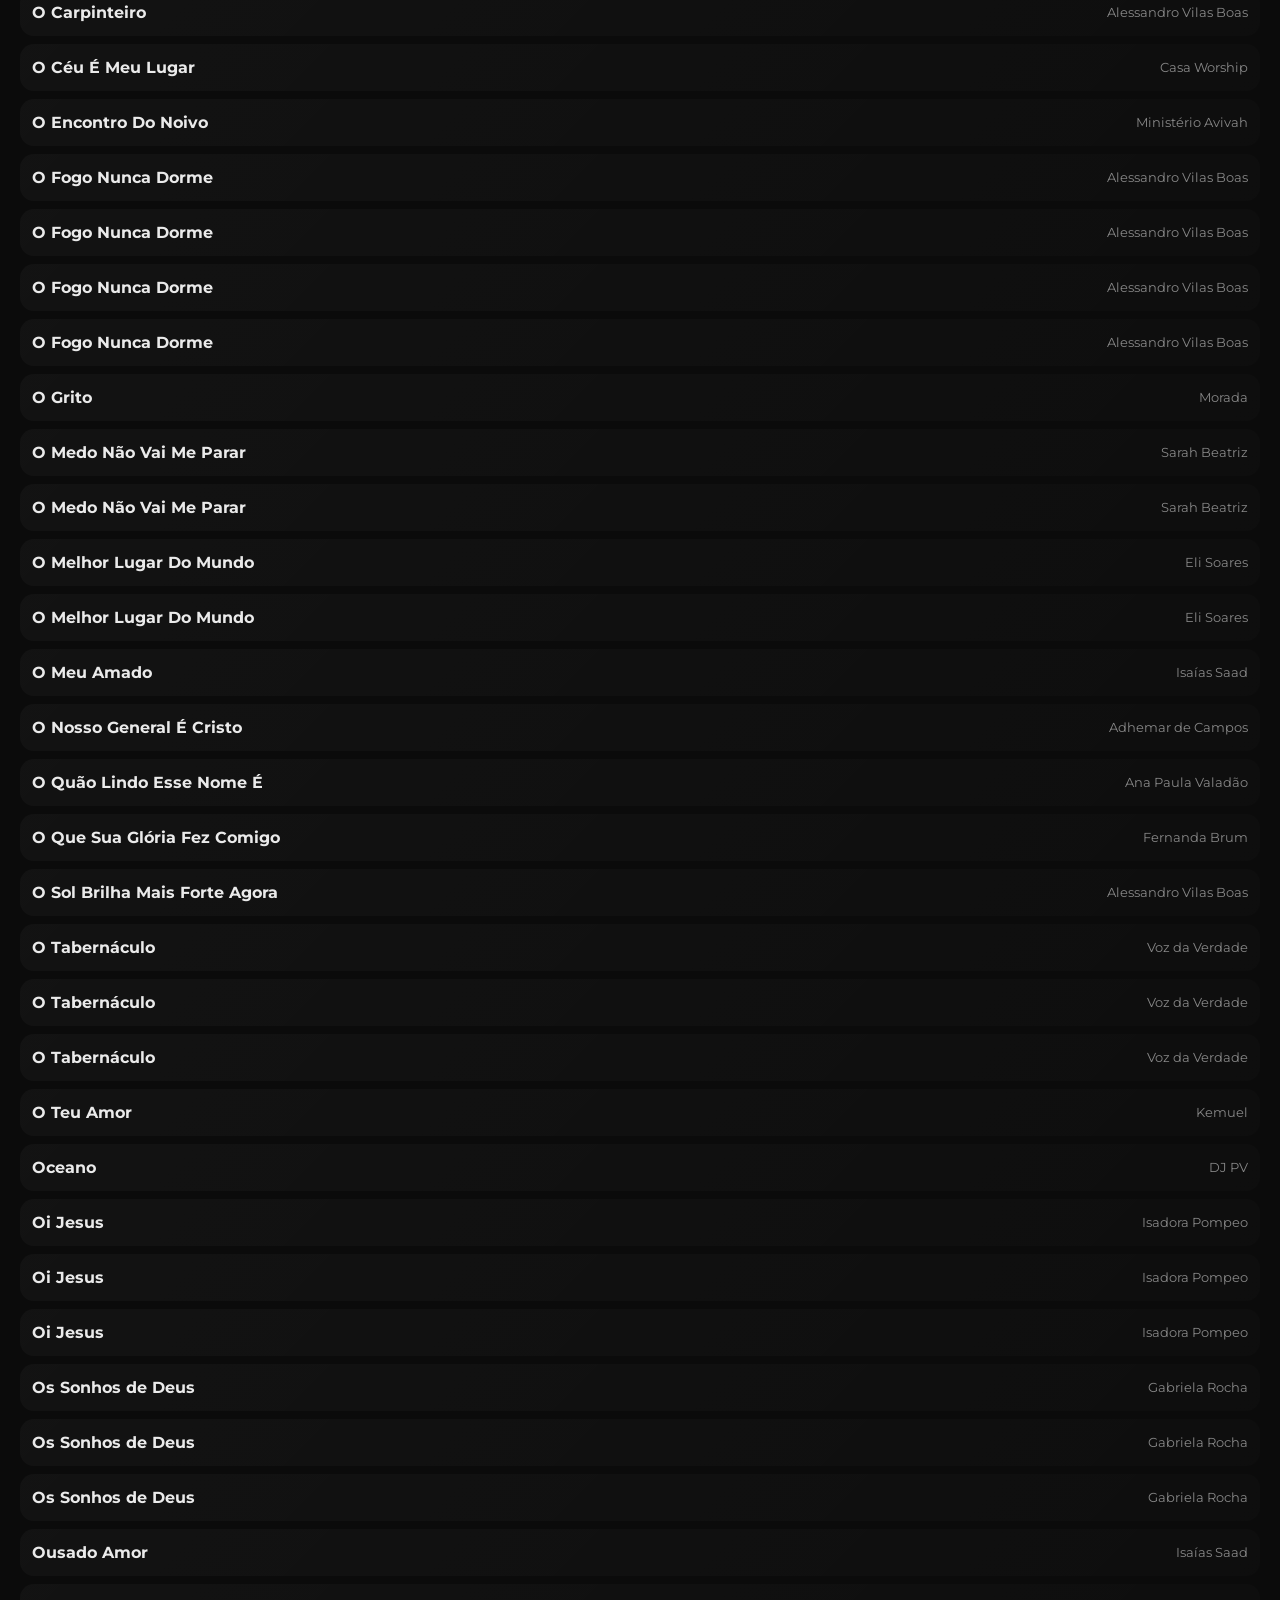
==== commit d3a9240c: "update" ====
--- a/index.html
+++ b/index.html
@@ -112,6 +112,8 @@
   >
 </div>
 
+<div class="filtro-letras" id="filtroLetras"></div>
+
   <ul id="listaHinos" class="az-lista"></ul>
   <!-- MODAL DA ESCALA -->
   <div id="escalaModal" class="escala-modal hidden">
--- a/style.css
+++ b/style.css
@@ -406,3 +406,35 @@
 body {
   color: #eaeaea;
 }
+/* letras filtro */
+
+.filtro-letras{
+  display:flex;
+  overflow-x:auto;
+  gap:10px;
+  padding:8px 0;
+  margin:8px 0 15px 0;
+  scrollbar-width:none; /* Firefox */
+}
+
+.filtro-letras::-webkit-scrollbar{
+  display:none; /* Chrome */
+}
+
+.letra-btn{
+  flex:0 0 auto;
+  background:transparent;
+  color:gold;
+  border:none;
+  font-size:15px;
+  font-weight:600;
+  cursor:pointer;
+  padding:4px 6px;
+  transition:0.2s;
+  opacity:0.6;
+}
+
+.letra-btn.ativa{
+  opacity:1;
+  border-bottom:2px solid gold;
+}
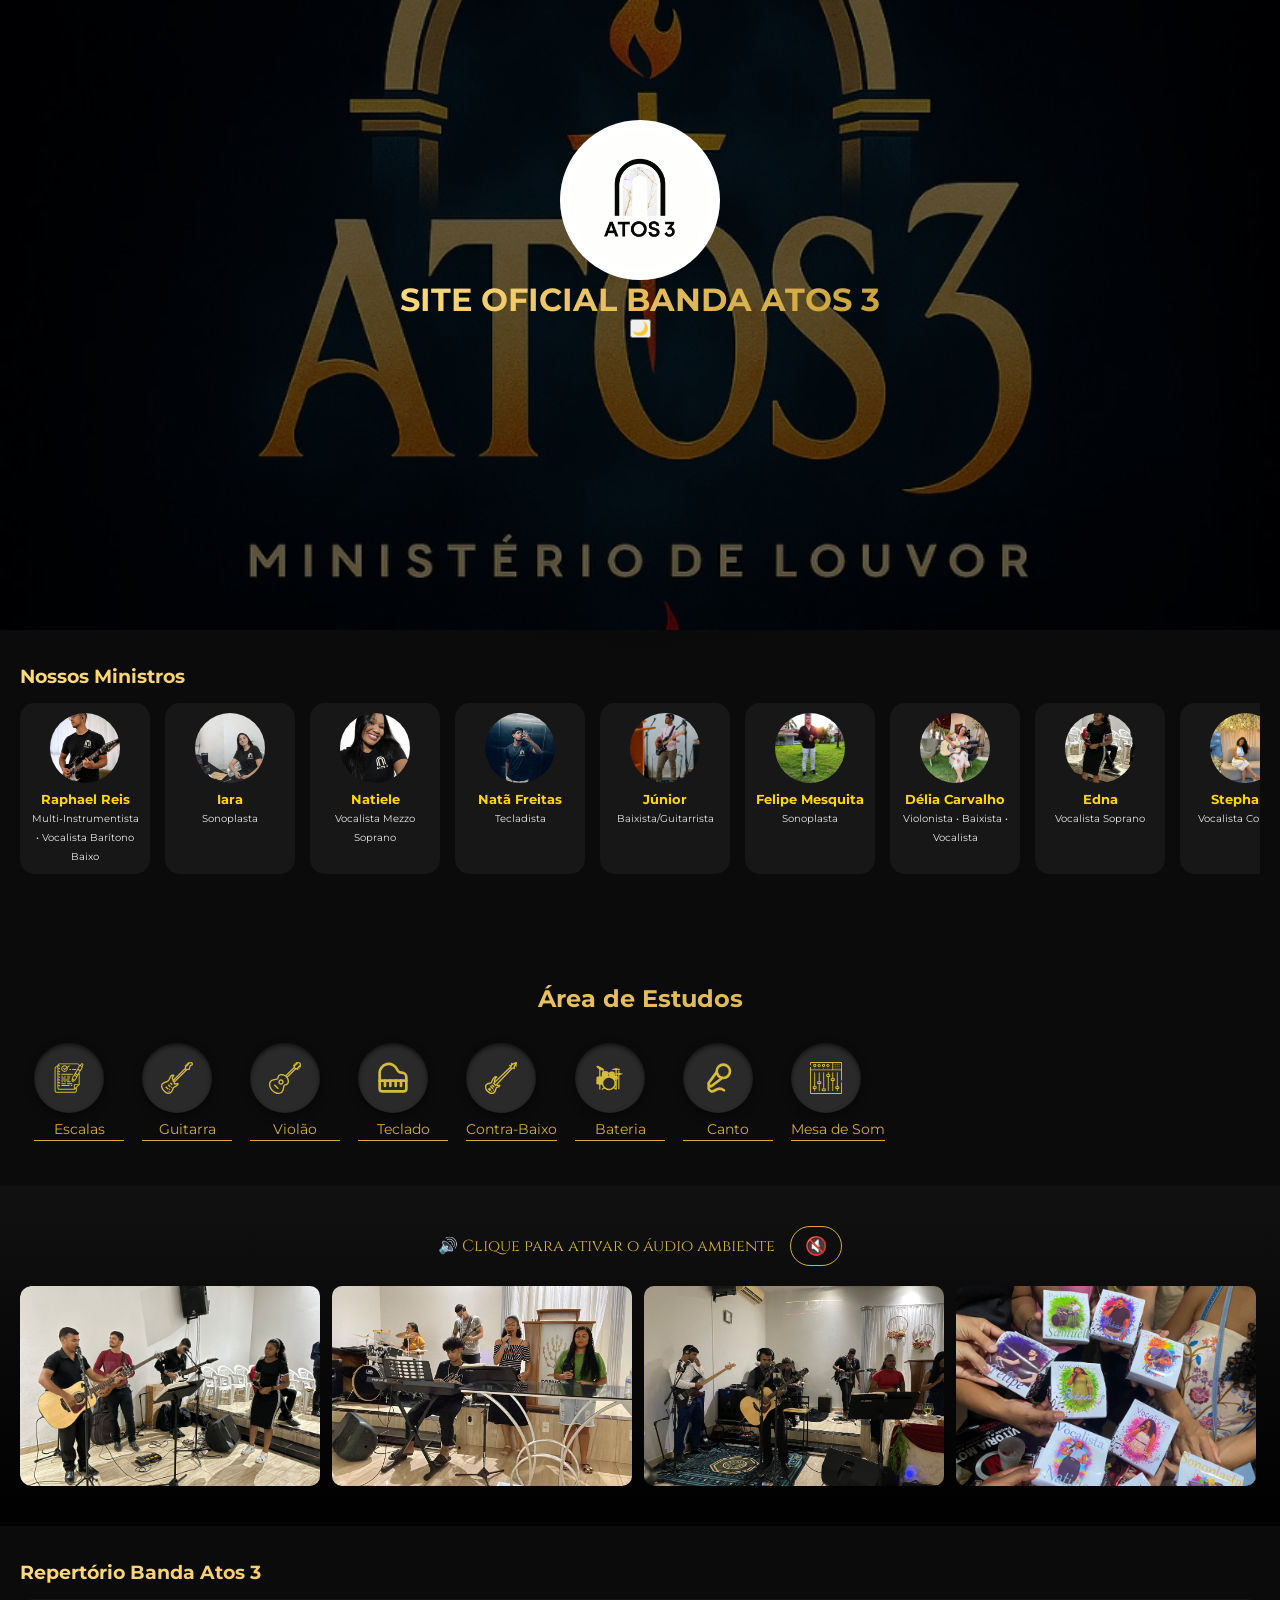
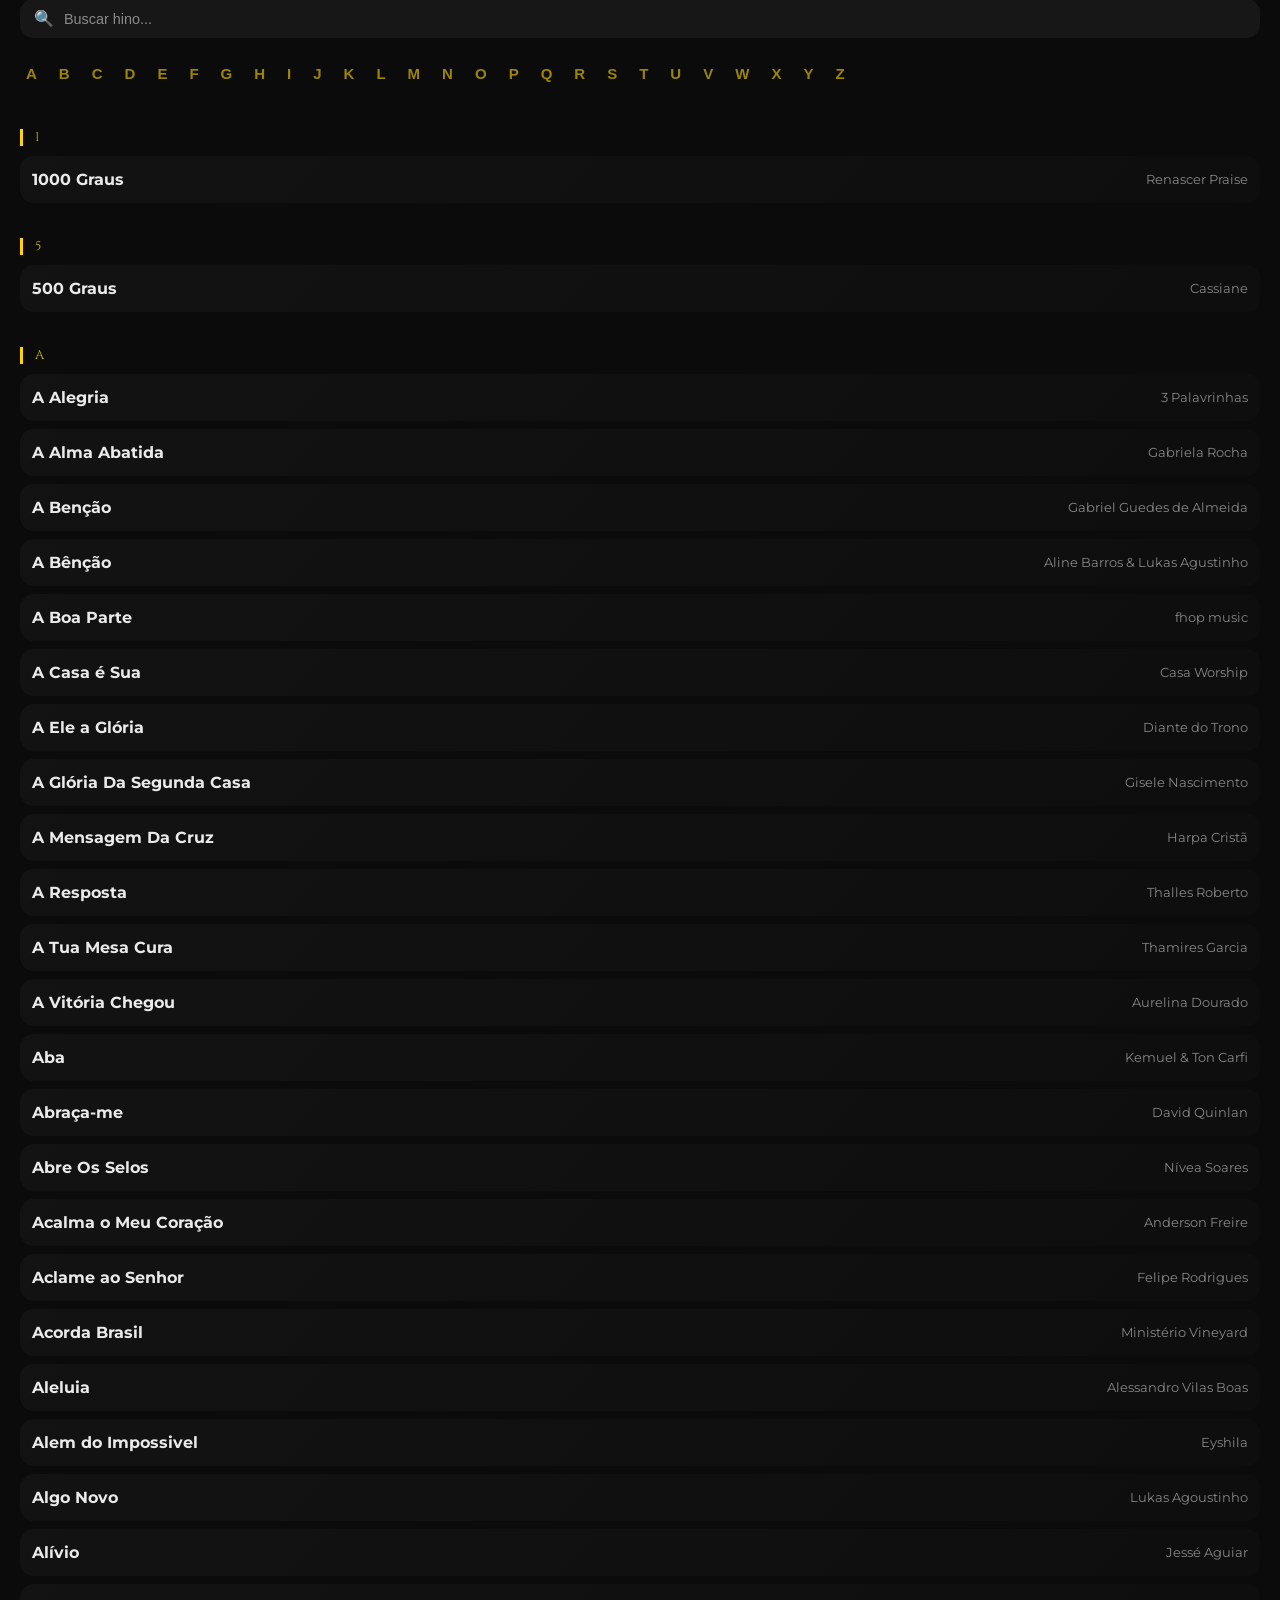
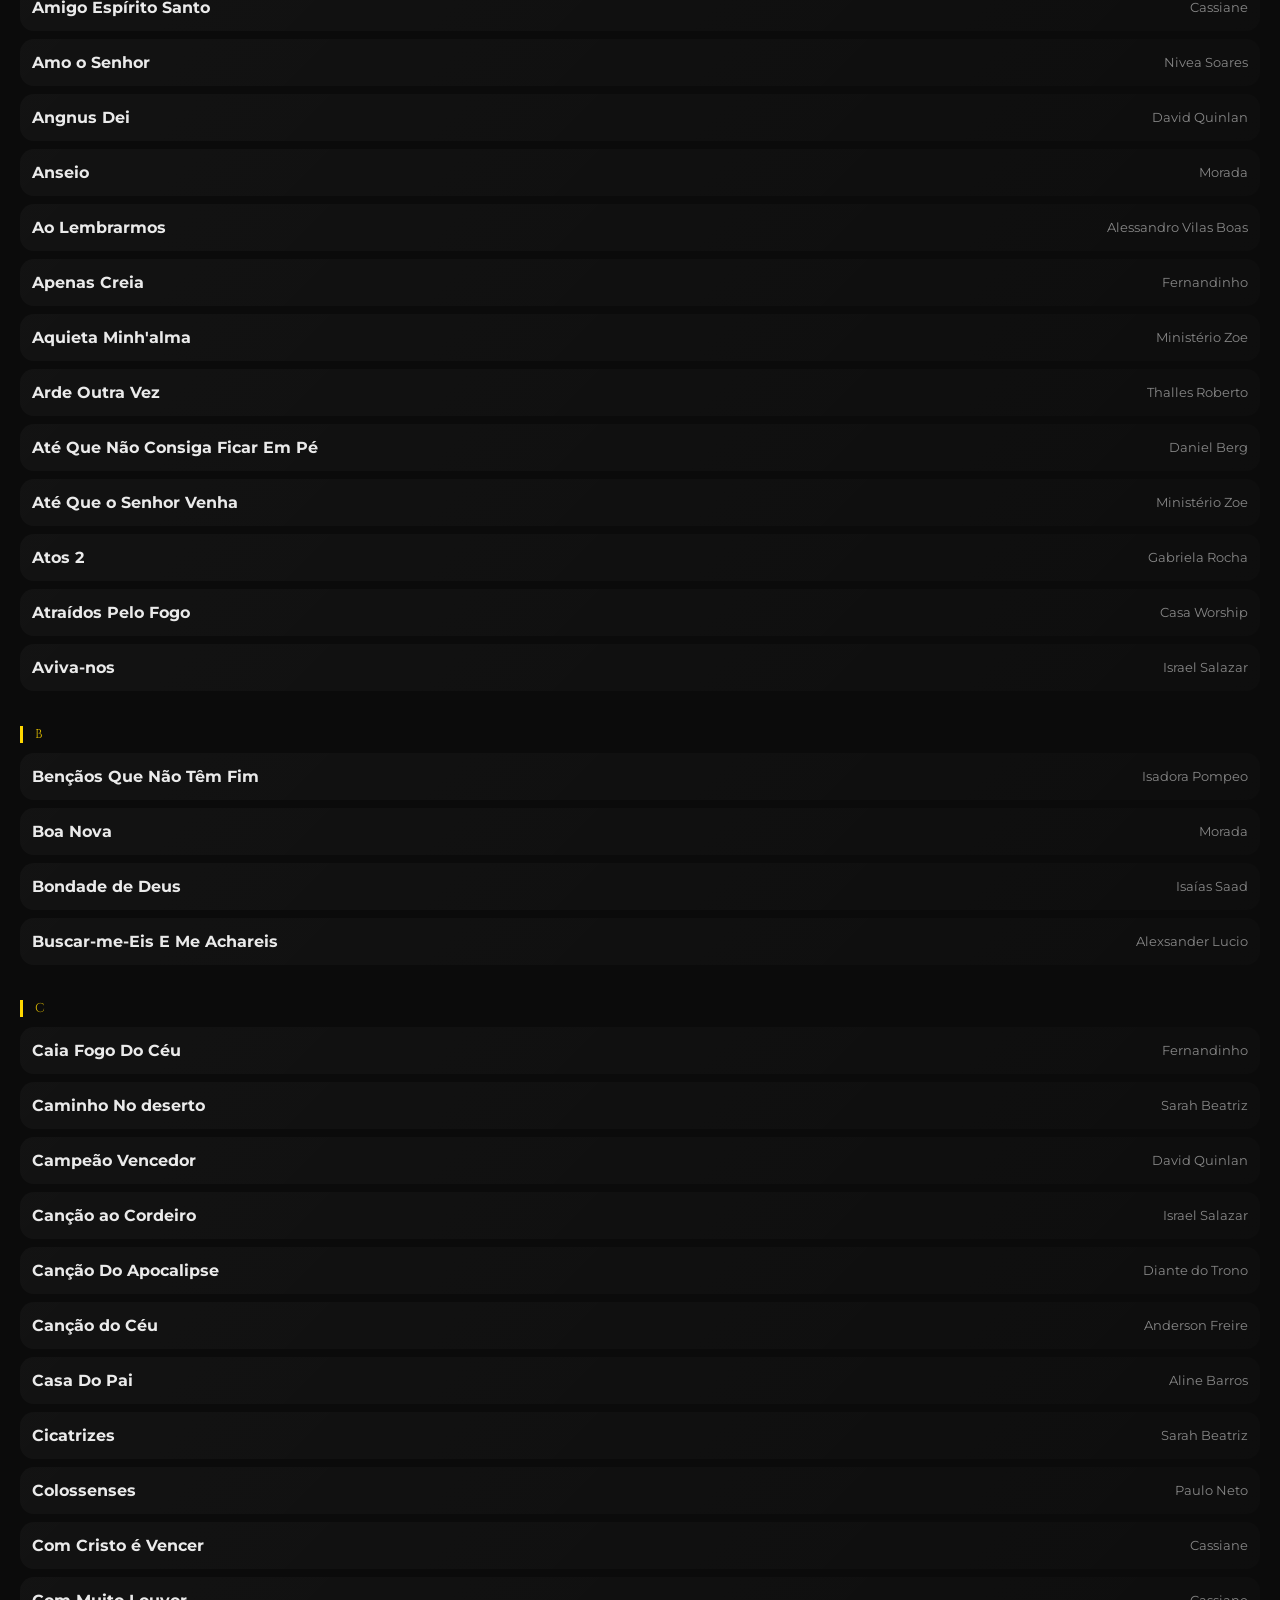
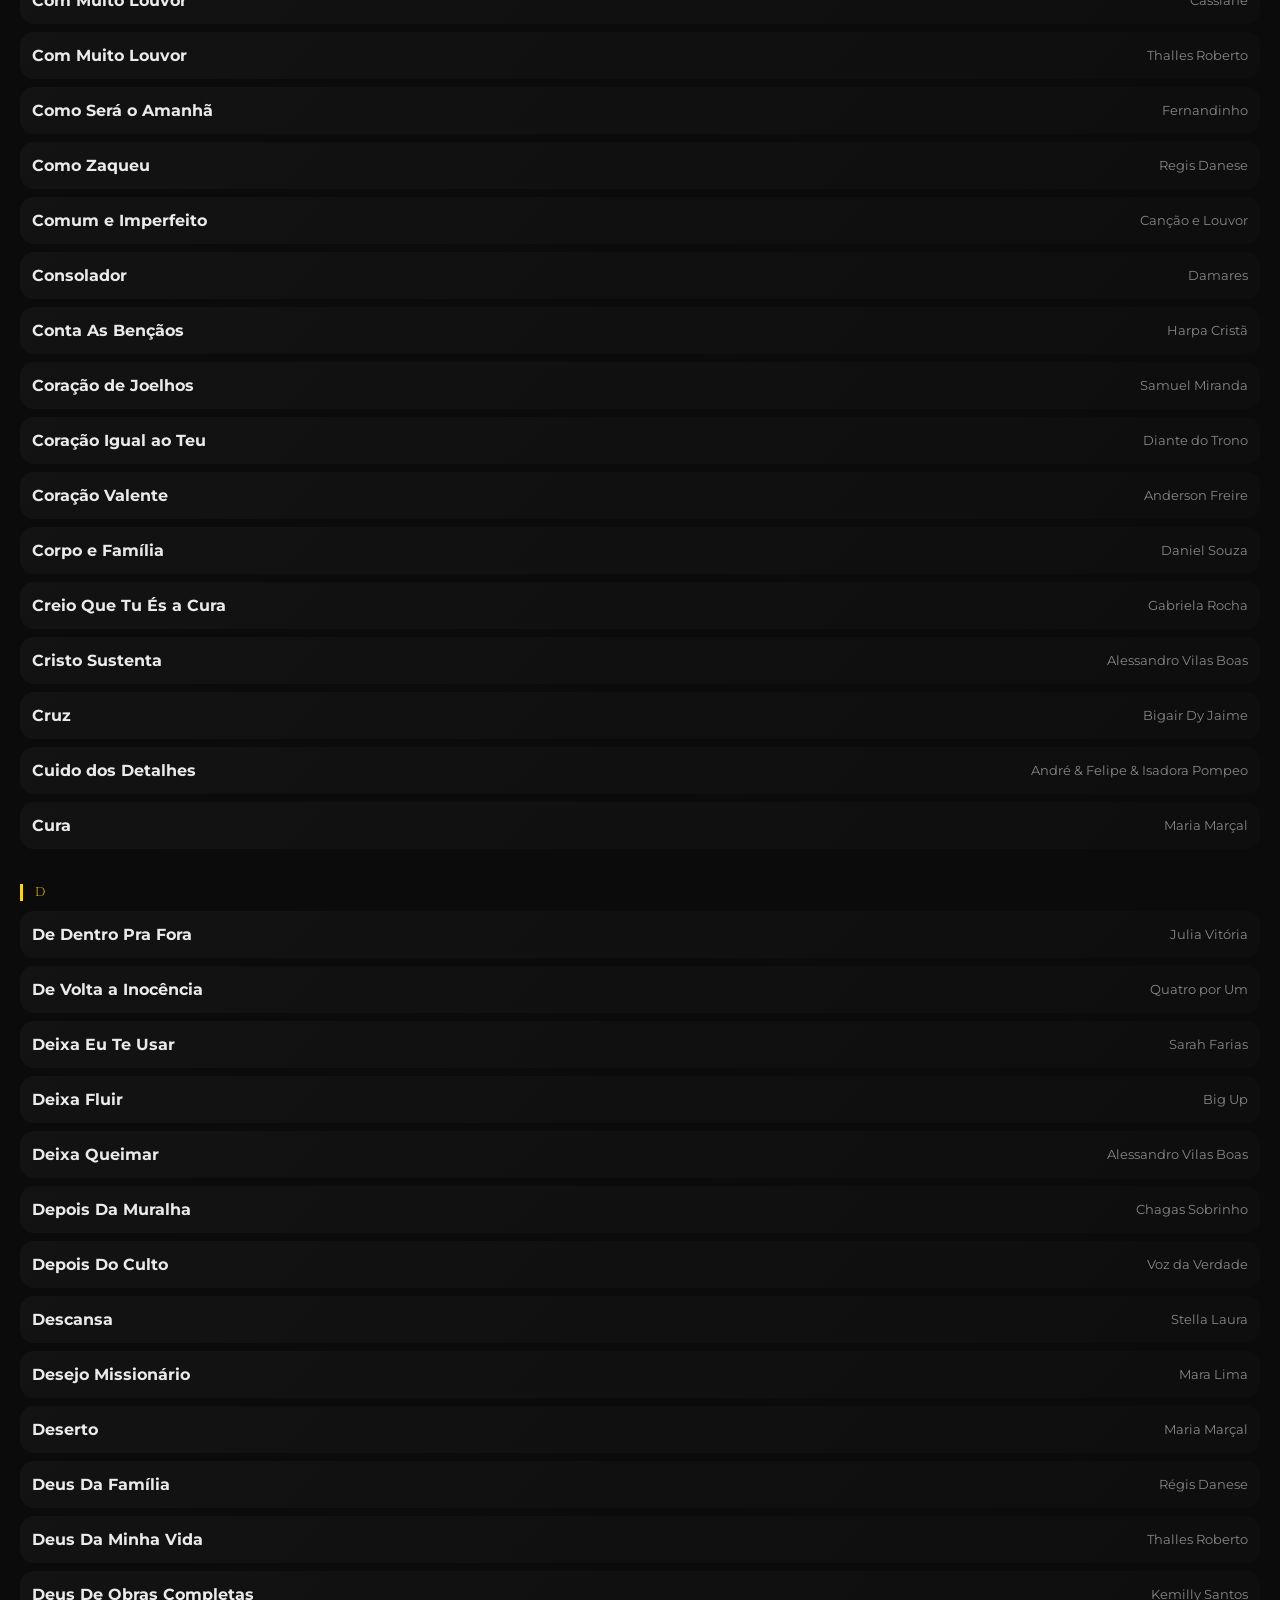
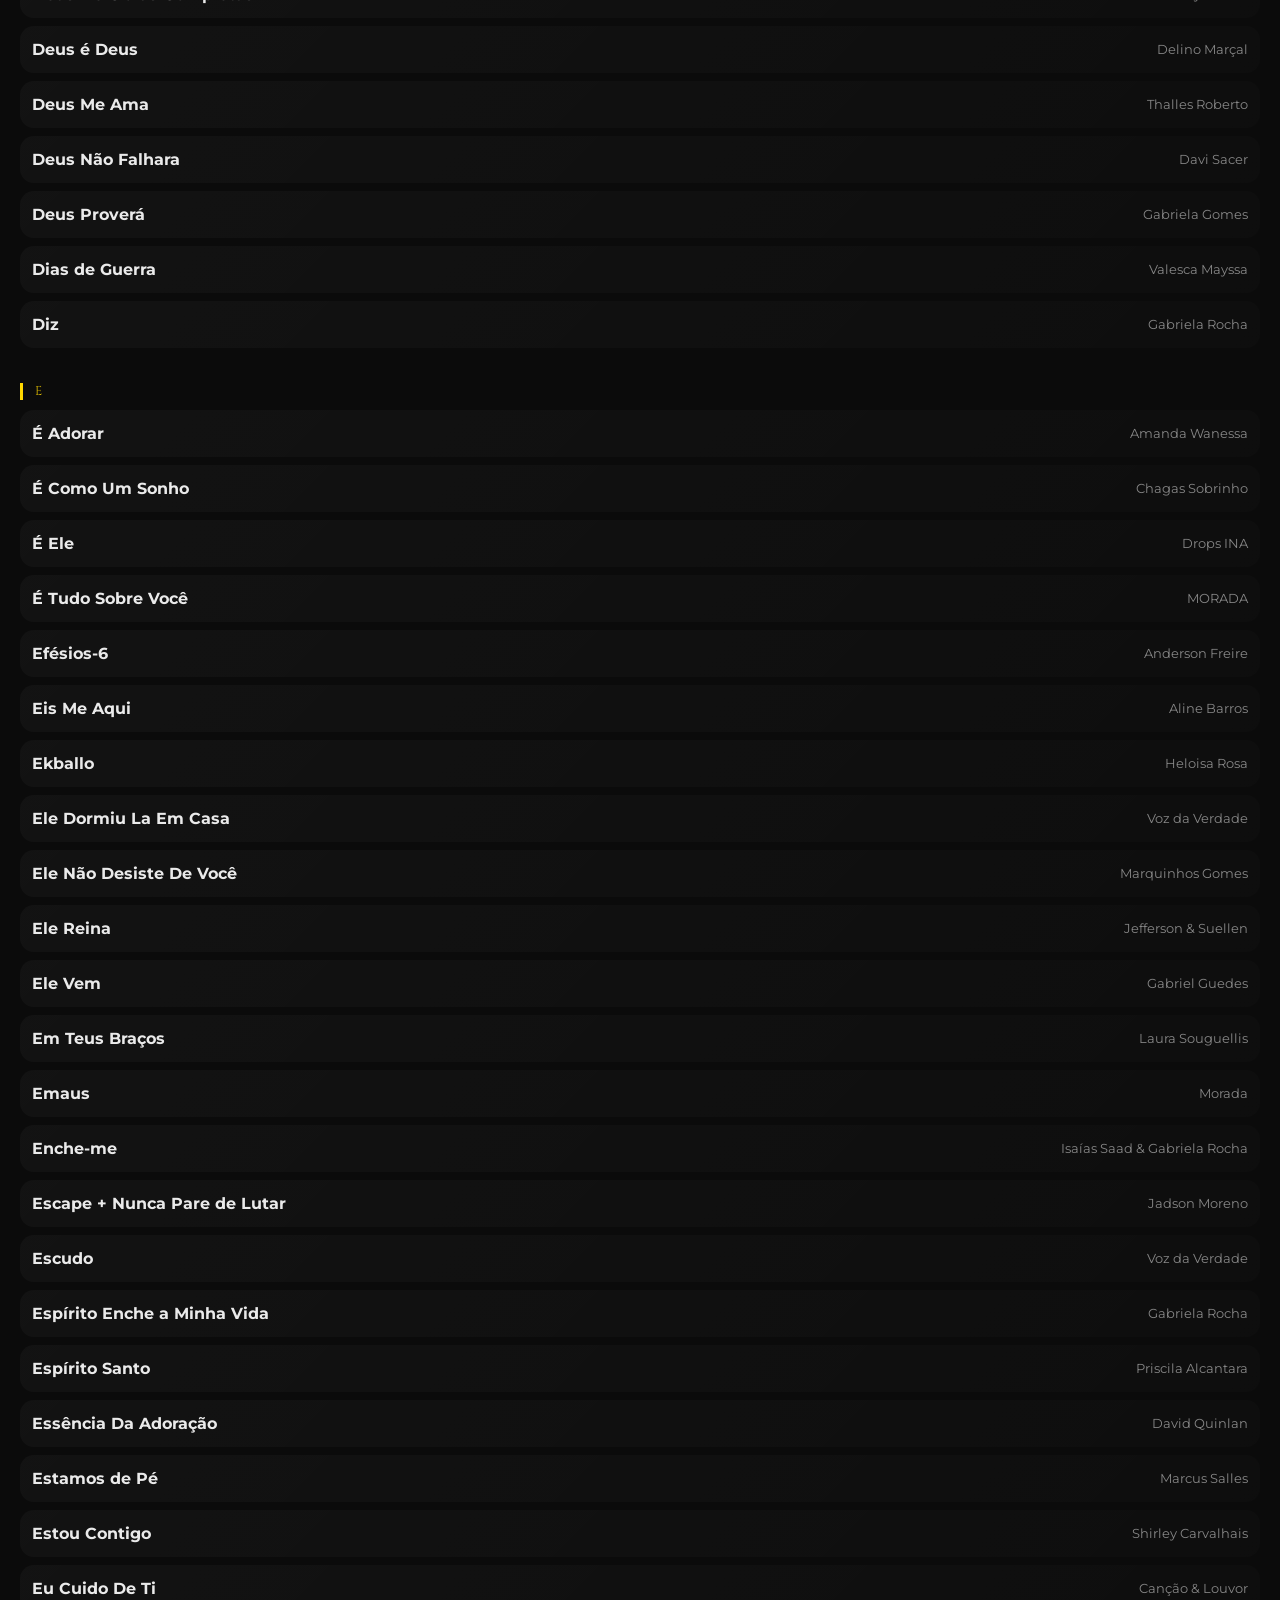
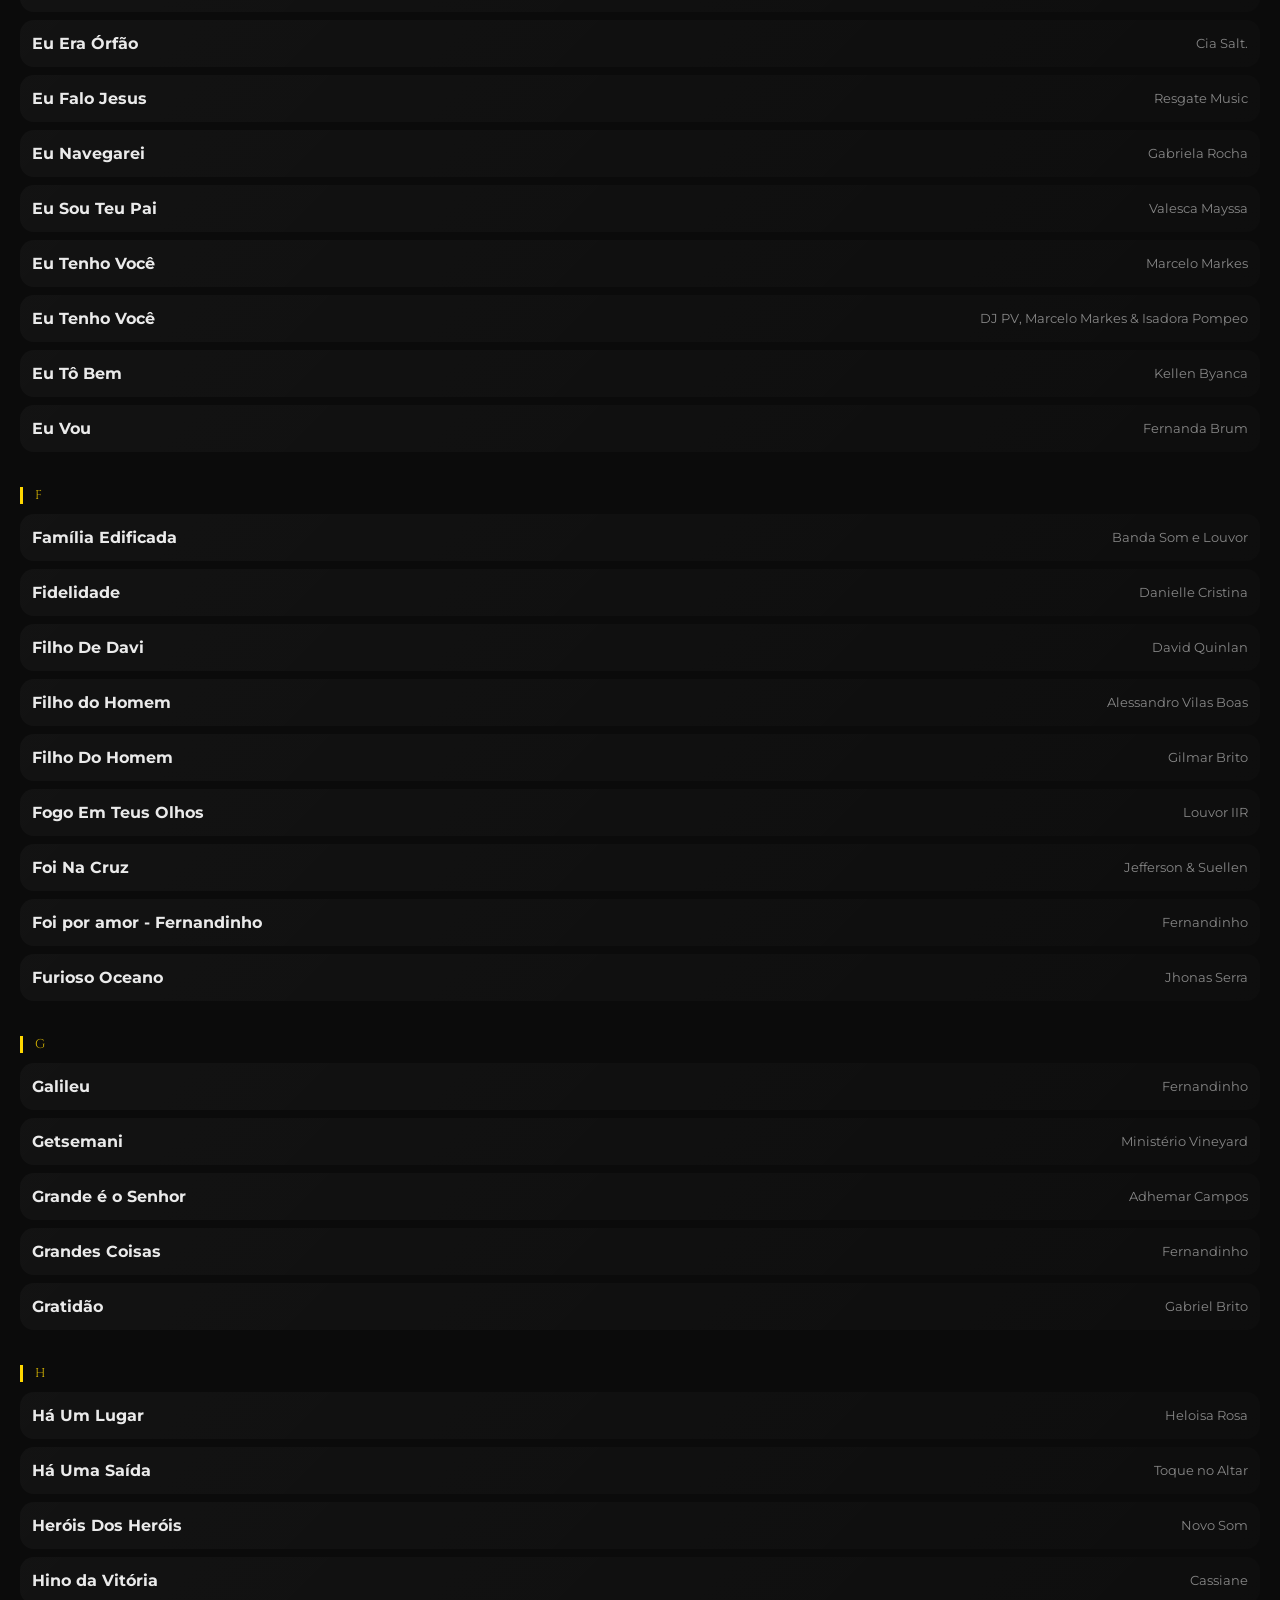
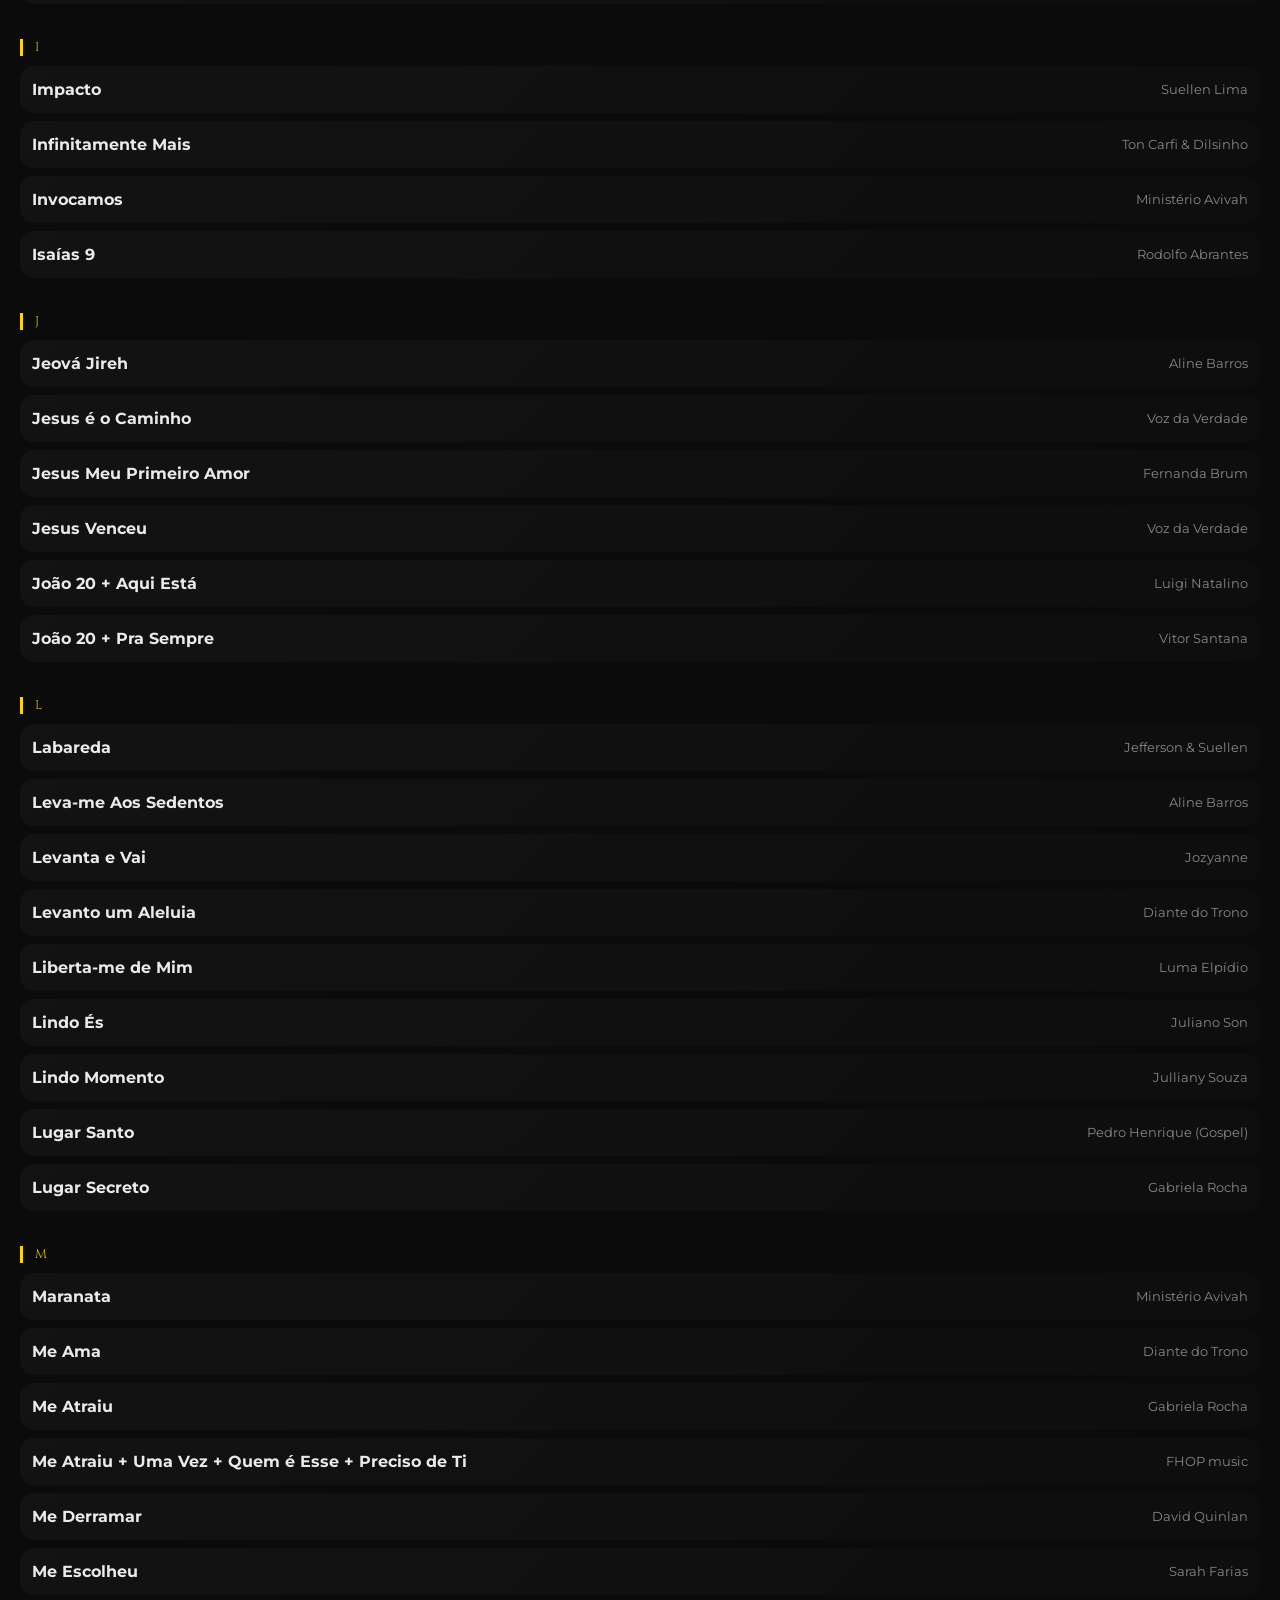
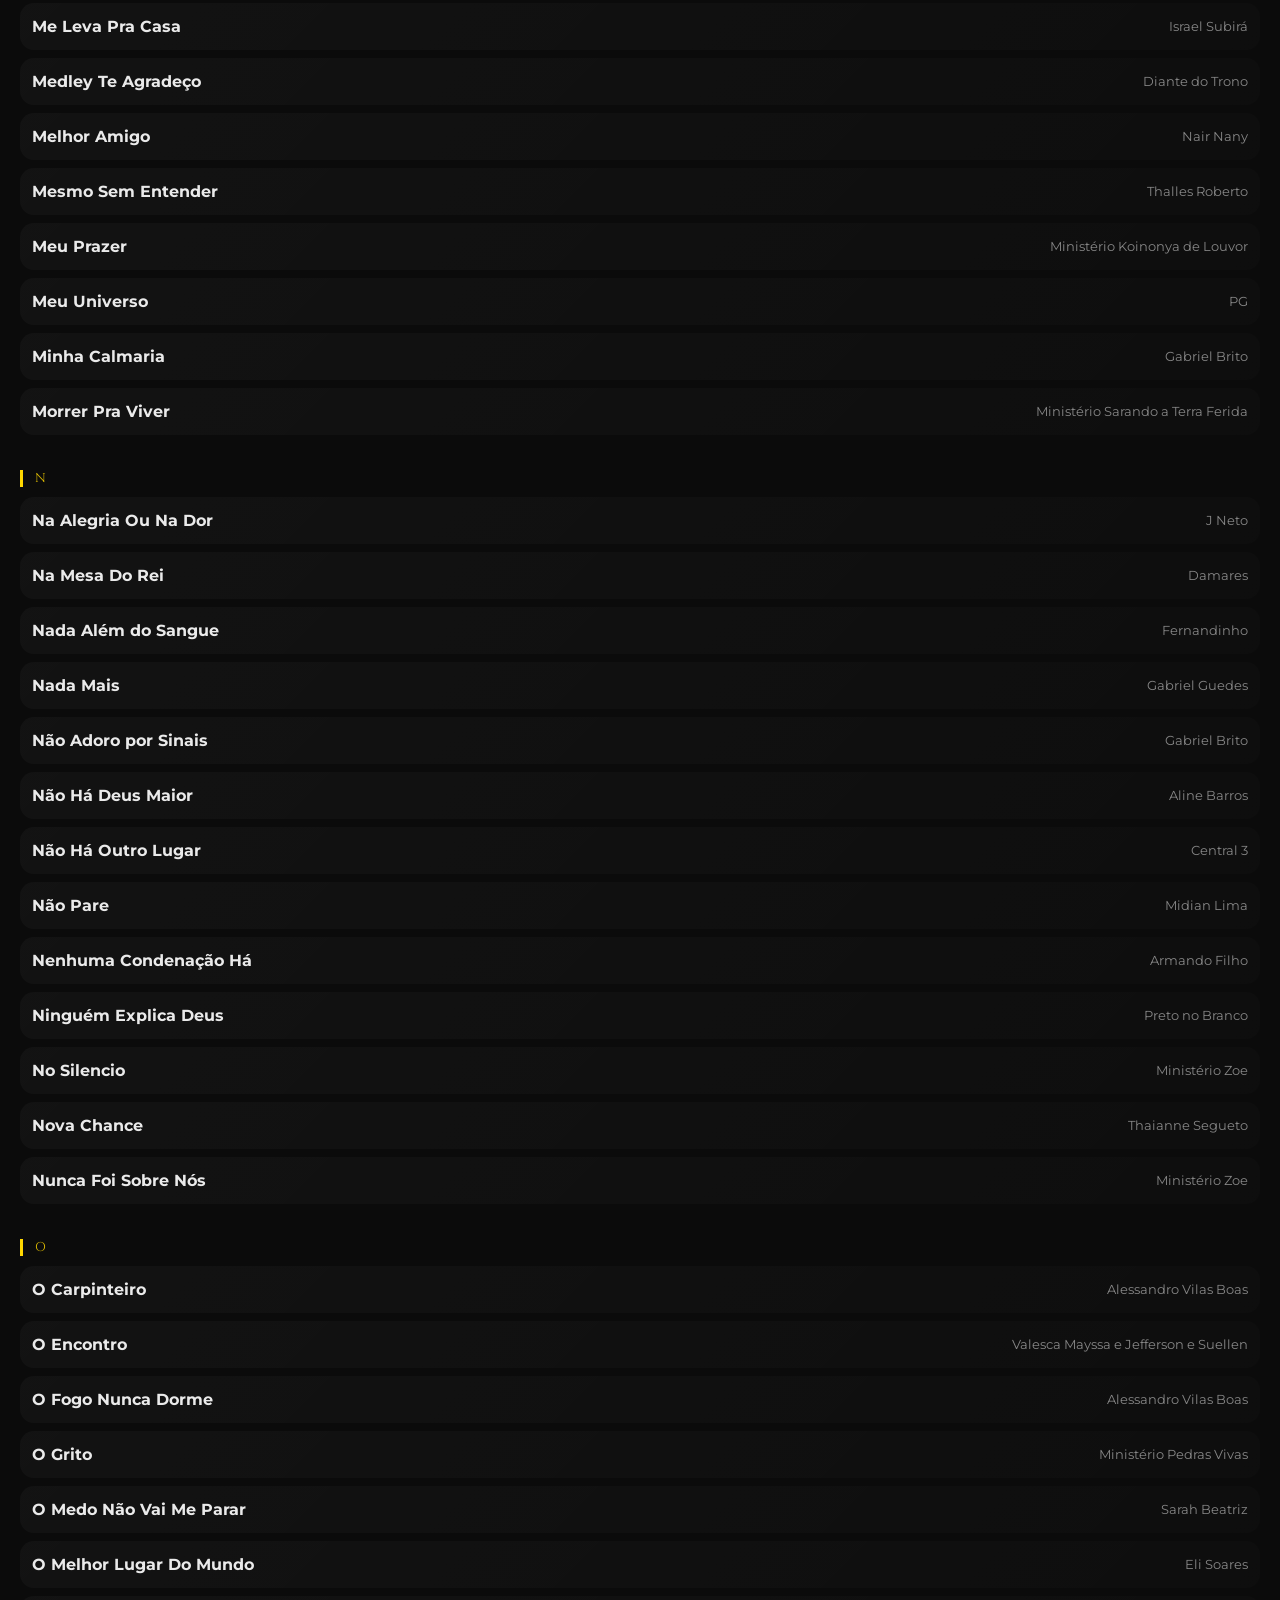
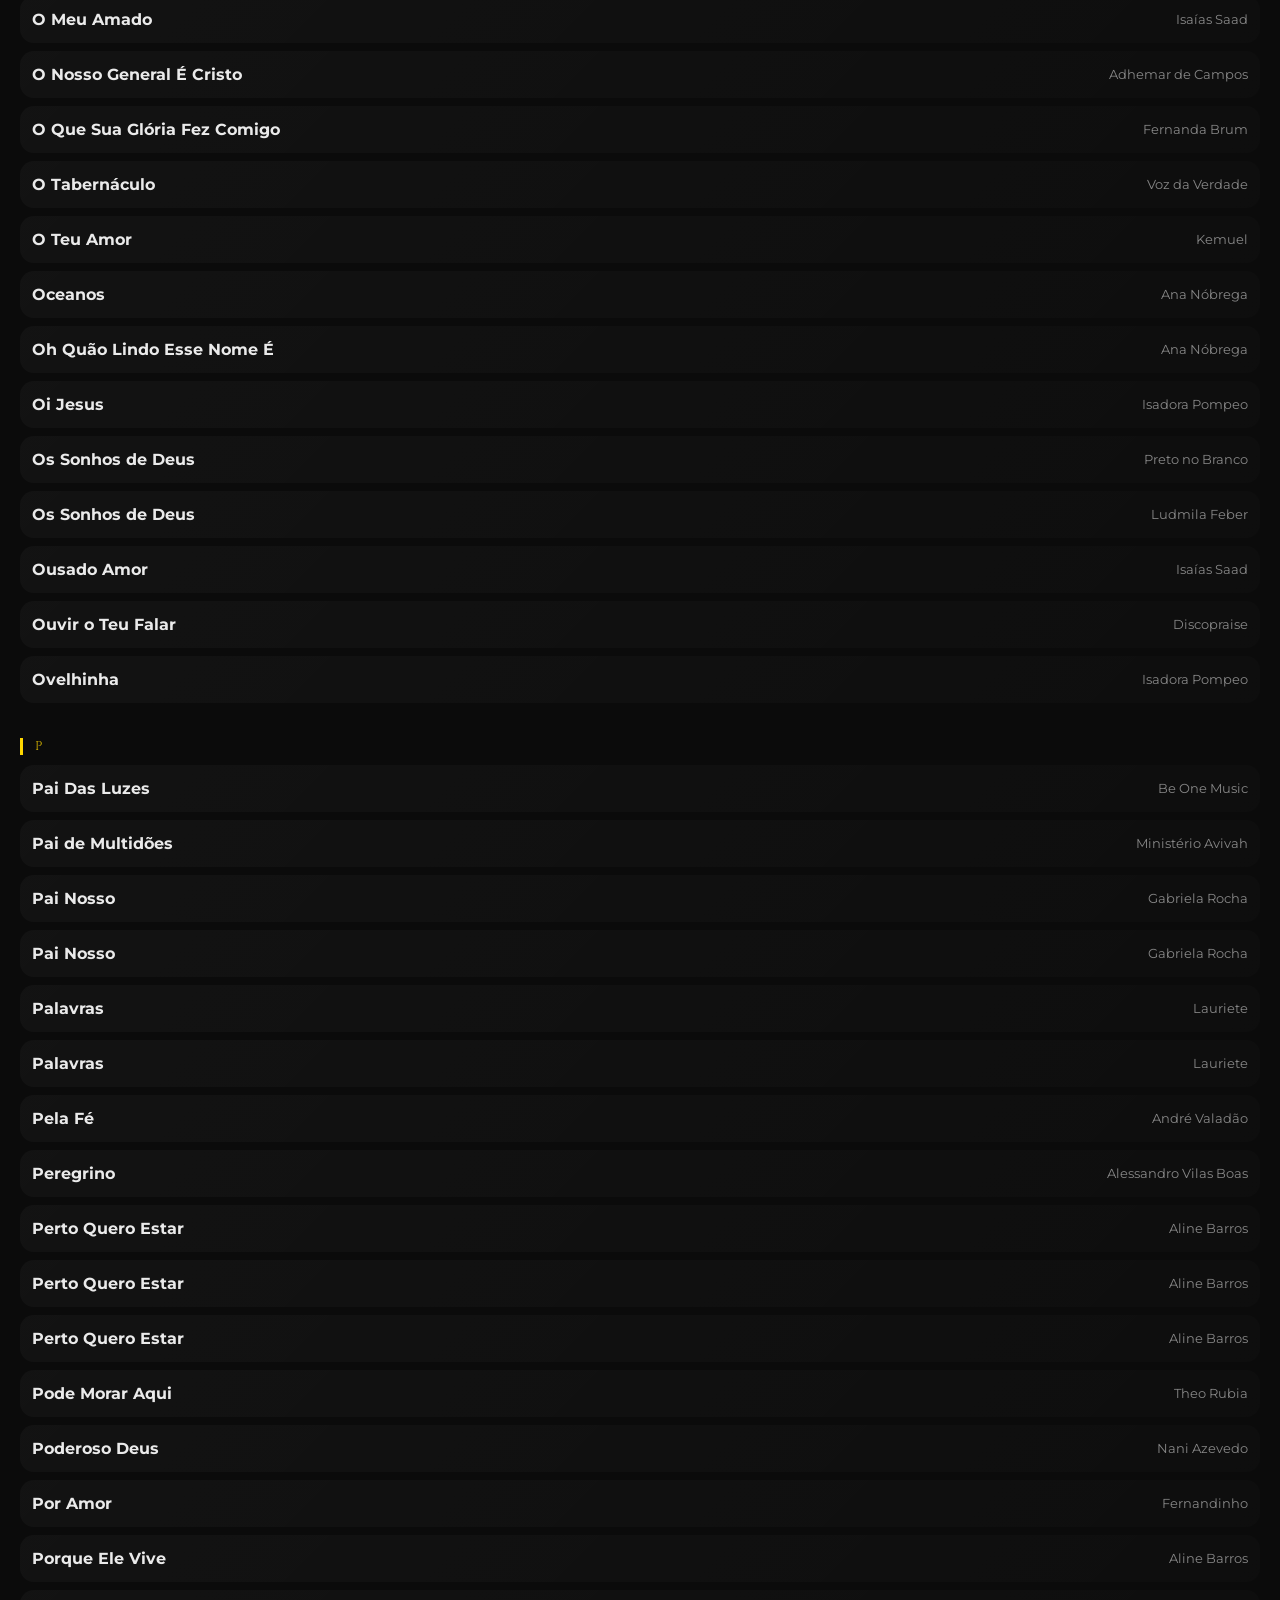
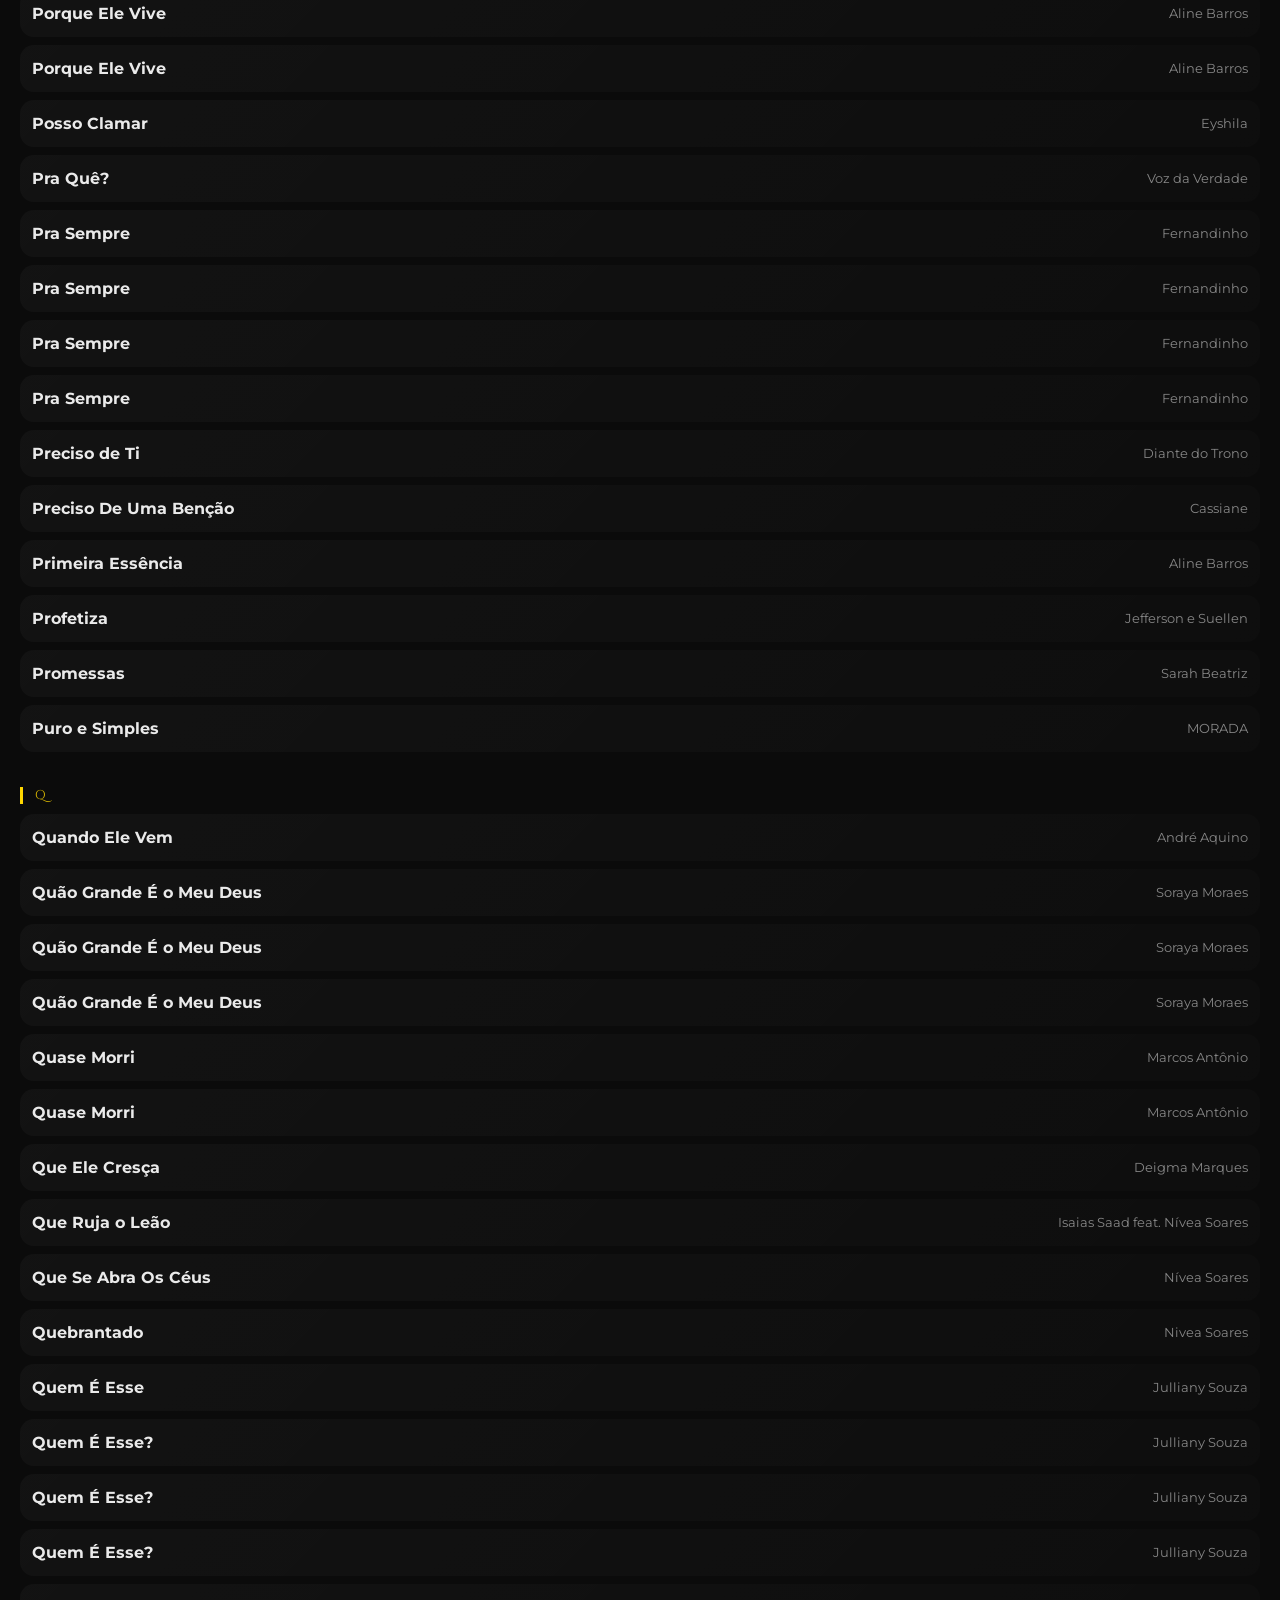
==== commit f0c0824b: "update" ====
--- a/index.html
+++ b/index.html
@@ -62,6 +62,8 @@
 
   <a id="hinoCifra" target="_blank" class="cifra-btn">🎸 Abrir CifraClub</a>
 
+  <a id="hinoEstudar" class="estudar-btn">📖 Estudar este hino</a>
+
 <button onclick="abrirEscalaBuilder()">➕ Adicionar à escala</button>
 
 </section>
@@ -72,6 +74,71 @@
   <div class="ministros-grid" id="ministros"></div>
 </section>
 
+<!-- ÁREA DE ESTUDO -->
+<section class="area-estudos">
+  
+  <h2 class="titulo-estudos">Área de Estudos</h2>
+  
+  <div class="estudos-carrossel">
+    
+    <div class="estudo-btn" onclick="abrirEstudo('escala')">
+      <div class="icone">
+        <img src="icons/caderno.svg">
+      </div>
+      <span>Escalas</span>
+    </div>
+    
+    <div class="estudo-btn" onclick="abrirEstudo('guitarra')">
+      <div class="icone">
+        <img src="icons/guitarra.svg">
+      </div>
+      <span>Guitarra</span>
+    </div>
+    
+    <div class="estudo-btn" onclick="abrirEstudo('violao')">
+      <div class="icone">
+        <img src="icons/violao.svg">
+      </div>
+      <span>Violão</span>
+    </div>
+    
+    <div class="estudo-btn" onclick="abrirEstudo('teclado')">
+      <div class="icone">
+        <img src="icons/teclado.svg">
+      </div>
+      <span>Teclado</span>
+    </div>
+    
+    <div class="estudo-btn" onclick="abrirEstudo('baixo')">
+      <div class="icone">
+        <img src="icons/baixo.svg">
+      </div>
+      <span>Contra-Baixo</span>
+    </div>
+    
+    <div class="estudo-btn" onclick="abrirEstudo('bateria')">
+      <div class="icone">
+        <img src="icons/bateria.svg">
+      </div>
+      <span>Bateria</span>
+    </div>
+    
+    <div class="estudo-btn" onclick="abrirEstudo('canto')">
+      <div class="icone">
+        <img src="icons/canto.svg">
+      </div>
+      <span>Canto</span>
+    </div>
+    
+    <div class="estudo-btn" onclick="abrirEstudo('mesa')">
+      <div class="icone">
+        <img src="icons/mesa.svg">
+      </div>
+      <span>Mesa de Som</span>
+    </div>
+    
+  </div>
+</section>
 <!-- ================= GALERIA COM ÁUDIO ================= -->
 <section class="galeria-sonora">
 
@@ -157,31 +224,38 @@
 <div id="escalaBuilder" class="escala-modal hidden">
   <div class="escala-box">
 
-    <h3>📋 Montar Escala</h3>
-
-    <!-- DIA -->
-    <label>Dia da escala</label>
-    <select id="escalaDia">
-      <option>Domingo</option>
-      <option>Segunda</option>
-      <option>Terça</option>
-      <option>Quarta</option>
-      <option>Quinta</option>
-      <option>Sexta</option>
-      <option>Sábado</option>
-    </select>
-
-    <hr>
-
-    <!-- LISTA DE HINOS -->
-    <div id="escalaLista"></div>
-
-    <button onclick="enviarEscalaWhatsApp()" class="whatsapp-btn">
-      📲 Enviar Escala no WhatsApp
-    </button>
-
- <button class="btn-fechar" onclick="fecharEscalaBuilder()">✖ Fechar</button>
-  </div>
+ <!-- Dentro de #escalaBuilder .escala-box — substitua o conteúdo atual por isto -->
+<h3>📋 Montar Escala</h3>
+
+<!-- CONTROLES DO TOPO (dia, etc) -->
+<div class="escala-topo">
+  <label>Dia da escala</label>
+  <select id="escalaDia">
+    <option>Domingo</option>
+    <option>Segunda</option>
+    <option>Terça</option>
+    <option>Quarta</option>
+    <option>Quinta</option>
+    <option>Sexta</option>
+    <option>Sábado</option>
+  </select>
+</div>
+
+<hr>
+
+<!-- ÁREA ROLÁVEL (onde a lista de hinos será injetada) -->
+<div class="escala-body">
+  <div id="escalaLista"></div>
+</div>
+
+<!-- RODAPÉ FIXO DENTRO DO MODAL -->
+<div class="escala-footer">
+  
+<button class="btn-fechar" onclick="fecharEscalaBuilder()" aria-label="Fechar escala">✖<span>Fechar</span></button>
+  
+   <button onclick="enviarEscalaWhatsApp()" class="whatsapp-btn">
+📲 Enviar Escala no WhatsApp
+</button>
 </div>
 <!-- ===================== JAVASCRIPT ===================== -->
 <script src="main.js"></script>
--- a/style.css
+++ b/style.css
@@ -437,4 +437,471 @@
 .letra-btn.ativa{
   opacity:1;
   border-bottom:2px solid gold;
+}
+
+/* Área de Estudo */
+
+.area-estudos {
+  margin-top: 40px;
+  text-align: center;
+}
+
+.titulo-estudos {
+  color: #d4af37;
+  margin-bottom: 20px;
+}
+
+/* CARROSSEL */
+
+.estudos-carrossel {
+  display: flex;
+  overflow-x: auto;
+  gap: 18px;
+  padding: 10px 14px;
+  scroll-snap-type: x mandatory;
+  scroll-behavior: smooth;
+}
+
+/* BOTÃO */
+
+.estudo-btn {
+  min-width: 90px;
+  text-align: center;
+  cursor: pointer;
+  scroll-snap-align: center;
+}
+
+/* CÍRCULO */
+
+.estudo-btn .icone {
+  width: 70px;
+  height: 70px;
+  border-radius: 50%;
+  
+  background: #2a2a2a;
+  
+  display: flex;
+  align-items: center;
+  justify-content: center;
+  
+  box-shadow:
+    inset 0 2px 4px rgba(0, 0, 0, 0.6),
+    0 4px 10px rgba(0, 0, 0, 0.4);
+}
+
+/* ÍCONE SVG */
+
+.estudo-btn .icone img {
+  width: 32px;
+  height: 32px;
+  filter: brightness(0) saturate(100%) invert(73%) sepia(43%) saturate(650%) hue-rotate(8deg) brightness(95%) contrast(92%);
+}
+
+/* TEXTO */
+
+.estudo-btn span {
+  display: block;
+  margin-top: 8px;
+  font-size: 0.85rem;
+  color: #d4af37;
+  border-bottom: 1px solid #d4af37;
+  padding-bottom: 3px;
+}
+
+/* ================================================= */
+/* PÁGINA DE ESTUDO */
+/* ================================================= */
+
+.pagina-estudo {
+  background: #121212;
+  color: #e6e6e6;
+  font-family: Arial, sans-serif;
+}
+
+/* TOPO */
+
+.topo-estudo {
+  padding: 30px;
+  text-align: center;
+  border-bottom: 1px solid #333;
+}
+
+#tituloEstudo {
+  color: #d4af37;
+  font-size: 28px;
+}
+
+/* CONTEÚDO */
+
+.conteudo-estudo {
+  padding: 25px;
+  max-width: 900px;
+  margin: auto;
+}
+
+/* VÍDEOS */
+
+.videos-estudo {
+  display: flex;
+  gap: 20px;
+  overflow-x: auto;
+  margin-top: 20px;
+}
+
+.videos-estudo iframe {
+  border-radius: 10px;
+  border: 1px solid #333;
+}
+
+/* LINKS */
+
+.links-estudo {
+  margin-top: 20px;
+}
+
+.links-estudo a {
+  display: block;
+  color: #d4af37;
+  text-decoration: none;
+  margin: 8px 0;
+}
+
+.links-estudo a:hover {
+  text-decoration: underline;
+}
+.icone-estudo{
+width:34px;
+height:34px;
+filter: brightness(0) saturate(100%) invert(77%) sepia(39%) saturate(646%) hue-rotate(6deg) brightness(92%) contrast(89%);
+}
+.subtitulo-estudo{
+
+color:#d4af37;
+margin-top:30px;
+font-size:22px;
+
+}
+
+.paragrafo-estudo{
+
+line-height:1.7;
+margin-top:12px;
+color:#ddd;
+
+}
+
+.video-card{
+
+min-width:300px;
+text-align:center;
+
+}
+
+.video-card p{
+
+margin-top:8px;
+color:#d4af37;
+
+}
+
+.link-estudo{
+
+display:block;
+padding:10px;
+border:1px solid #333;
+border-radius:8px;
+margin:10px 0;
+color:#d4af37;
+text-decoration:none;
+
+}
+
+.link-estudo:hover{
+
+background:#1b1b1b;
+
+}
+
+.exercicios-estudo{
+
+margin-top:40px;
+
+}
+
+.exercicio-card{
+
+background:#1b1b1b;
+border:1px solid #333;
+padding:15px;
+border-radius:10px;
+margin-top:15px;
+
+}
+
+.exercicio-card h4{
+
+color:#d4af37;
+margin-bottom:6px;
+
+}
+
+.exercicio-card p{
+
+color:#ccc;
+
+}
+.bloco-estudo{
+
+margin-top:40px;
+
+}
+
+.bloco-estudo iframe{
+
+width:100%;
+height:380px;
+border-radius:10px;
+border:1px solid #333;
+
+}
+
+.cifra{
+
+background:#1c1c1c;
+padding:20px;
+margin-top:10px;
+border-radius:8px;
+
+}
+
+textarea{
+
+width:100%;
+height:160px;
+margin-top:20px;
+
+background:#1c1c1c;
+color:white;
+
+border:none;
+
+padding:15px;
+
+border-radius:10px;
+
+}
+.voltar-estudo{
+
+position:absolute;
+left:20px;
+top:20px;
+
+background:none;
+border:1px solid #d4af37;
+
+color:#d4af37;
+
+padding:6px 12px;
+
+border-radius:6px;
+
+cursor:pointer;
+
+font-size:14px;
+
+}
+
+.voltar-estudo:hover{
+
+background:#d4af37;
+color:#121212;
+
+}
+.barra-voltar{
+
+padding:15px 20px;
+
+}
+/* --- Ajustes para o modal de escala: limitar altura e permitir scroll interno --- */
+.escala-modal {
+  position: fixed;
+  inset: 0;
+  display: none;                /* controlado pela classe .show */
+  align-items: center;
+  justify-content: center;
+  background: rgba(0,0,0,0.55);
+  z-index: 1200;
+  padding: 20px;
+  -webkit-overflow-scrolling: touch;
+}
+
+.escala-modal.show {
+  display: flex;
+}
+
+/* caixa interna */
+.escala-box {
+  width: 100%;
+  max-width: 920px;              /* ajusta conforme layout */
+  background: #0f0f0f;           /* mantenha a cor do site */
+  border-radius: 12px;
+  padding: 18px;
+  box-shadow: 0 12px 30px rgba(0,0,0,0.6);
+  box-sizing: border-box;
+
+  /* limite de altura e scroll interno */
+  max-height: calc(100vh - 80px);
+  overflow: auto;
+  position: relative;
+}
+
+/* garante espaço extra no final para os botões não ficarem sobre o conteúdo */
+.escala-box #escalaLista {
+  padding-bottom: 90px;
+}
+
+/* actions (botões) fixos na base da caixa — ficam sempre visíveis */
+.escala-box .whatsapp-btn,
+.escala-box .btn-fechar {
+  position: sticky;
+  bottom: 12px;
+  display: inline-block;
+  margin: 8px 8px 0 0;
+  z-index: 2;
+}
+
+/* se preferir, alinhar os botões à direita */
+.escala-box .whatsapp-btn {
+  float: right;
+}
+
+/* estilo opcional para suavizar */
+.escala-box .btn-fechar {
+  background: transparent;
+  color: #ddd;
+  border: none;
+  font-size: 0.95rem;
+}
+/* ======= Escala modal — footer, botão enviar central e botão fechar pequeno ======= */
+
+/* container do modal já é .escala-box (não tocar) */
+/* área rolável: garante espaço extra para o footer */
+.escala-body {
+  flex: 1 1 auto;
+  overflow: auto;
+  padding-right: 6px;
+  -webkit-overflow-scrolling: touch;
+  padding-bottom: 120px; /* espaço para o footer fixo — evita corte do conteúdo */
+}
+
+/* footer fixo (sticky) */
+.escala-footer{
+
+  position:sticky;
+  bottom:0;
+
+  display:flex;
+  justify-content:center;
+  align-items:center;
+  gap:12px; /* espaço entre os botões */
+
+  padding:16px;
+
+  background:linear-gradient(180deg, rgba(10,10,10,0), rgba(6,6,6,0.95));
+}
+
+.whatsapp-btn{
+
+  display:inline-flex;
+  align-items:center;
+  justify-content:center;
+
+  width:300px;
+  height:42px;
+
+  border:none;
+  border-radius:12px;
+
+  font-size:15px;
+  font-weight:bold;
+  color:black;
+
+  background:linear-gradient(180deg,#3cff8f,#25D366);
+
+  cursor:pointer;
+
+  box-shadow:
+    0 6px 14px rgba(0,0,0,0.5),
+    0 0 20px rgba(37,211,102,0.9),
+    0 0 45px rgba(37,211,102,0.6),
+    inset 0 4px 6px rgba(255,255,255,0.35),
+    inset 0 -6px 10px rgba(0,0,0,0.35);
+
+  transition:all .18s ease;
+}
+.whatsapp-btn:hover{
+  transform:translateY(-2px);
+
+  box-shadow:
+    0 12px 22px rgba(0,0,0,0.6),
+    0 0 28px rgba(37,211,102,1),
+    0 0 60px rgba(37,211,102,0.8),
+    inset 0 4px 6px rgba(255,255,255,0.4),
+    inset 0 -6px 10px rgba(0,0,0,0.35);
+}
+
+.whatsapp-btn:active{
+  transform:translateY(2px);
+}
+/* BOTÃO FECHAR — pequeno circular com X amarelo */
+.escala-footer .btn-fechar {
+
+  position: static; /* remove o posicionamento absoluto */
+
+  width: 42px;
+  height: 42px;
+
+  border-radius: 50%;
+
+  display: flex;
+  align-items: center;
+  justify-content: center;
+
+  background: linear-gradient(180deg,#0b0b0b,#141414);
+  color: #d4af37;
+
+  border: 1px solid rgba(212,175,55,0.06);
+
+  box-shadow:
+    0 10px 24px rgba(0,0,0,0.55),
+    inset 0 6px 12px rgba(255,255,255,0.02);
+
+  cursor: pointer;
+
+  font-size: 18px;
+
+  padding: 0;
+}
+
+/* mantém escondido qualquer texto */
+.escala-footer .btn-fechar span{
+  display:none;
+}
+/* evita que o botão whatsapp seja cortado em telas pequenas */
+.escala-footer .whatsapp-btn { min-width: 220px; max-width: calc(100% - 120px); box-sizing: border-box; }
+
+.iframe-cifra{
+width:100%;
+height:500px;
+border:none;
+margin-top:10px;
+}
+
+.cifra-estudo{
+margin-top:15px;
+}
+.cifra-estudo iframe{
+filter:none !important;
+mix-blend-mode: normal !important;
+background:white !important;
 }
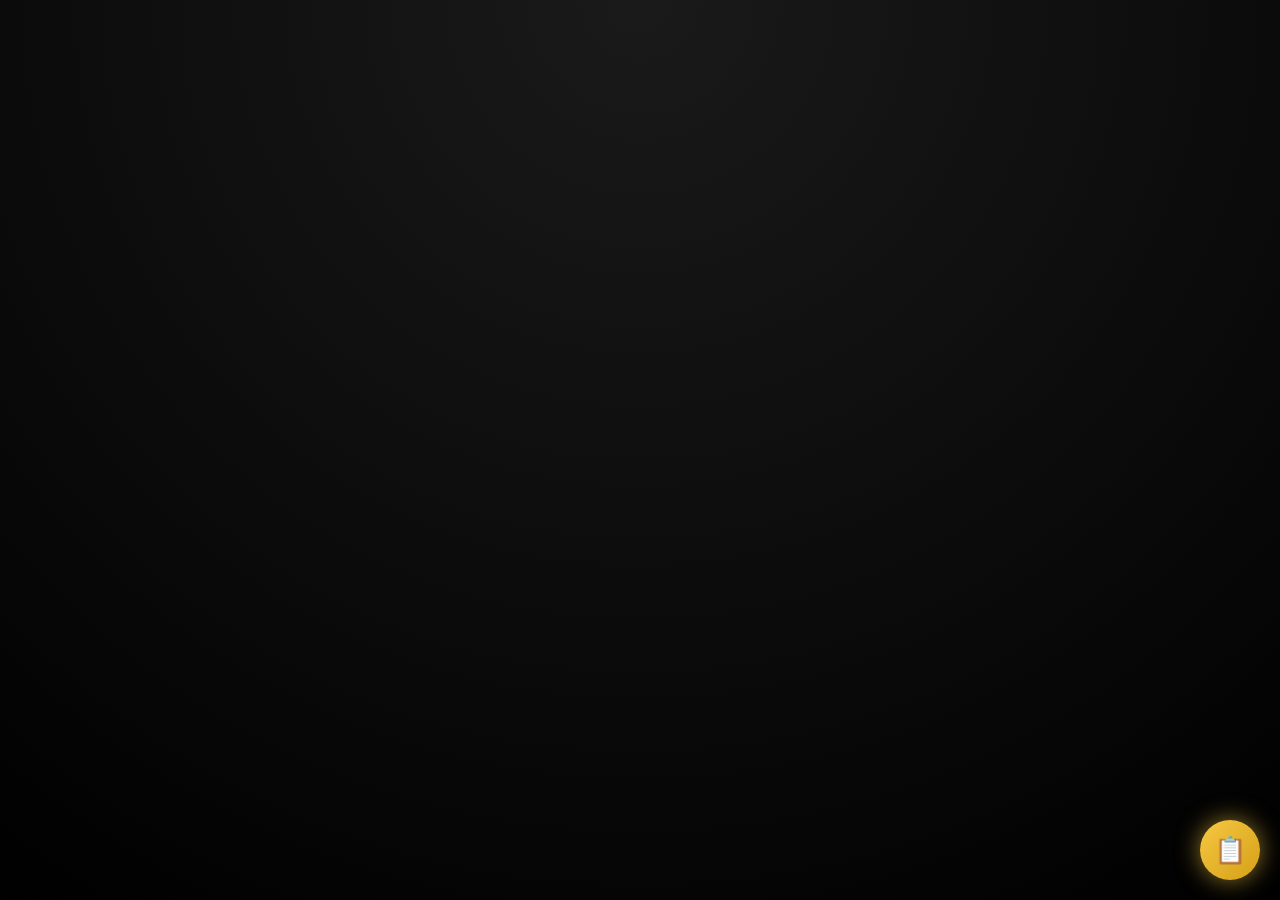
==== commit d574f0c0: "Corrige estrutura do modal e ordem de carregamento dos scripts" ====
--- a/index.html
+++ b/index.html
@@ -149,17 +149,17 @@
 
   <div class="carousel">
     <div class="carousel-track">
-      <img src="assets/galeria/1.jpg">
-      <img src="assets/galeria/2.jpg">
-      <img src="assets/galeria/3.jpg">
-      <img src="assets/galeria/4.jpg">
+      <img src="assets/galeria/1.jpg" loading="lazy" decoding="async">
+      <img src="assets/galeria/2.jpg" loading="lazy" decoding="async">
+      <img src="assets/galeria/3.jpg" loading="lazy" decoding="async">
+      <img src="assets/galeria/4.jpg" loading="lazy" decoding="async">
       
       <!-- DUPLICA para efeito infinito -->
-      <img src="assets/galeria/5.jpg">
-      <img src="assets/galeria/6.jpg">
-      <img src="assets/galeria/5.jpg">
-      <img src="assets/galeria/6.jpg">
-      <img src="assets/galeria/5.jpg">
+      <img src="assets/galeria/5.jpg" loading="lazy" decoding="async">
+      <img src="assets/galeria/6.jpg" loading="lazy" decoding="async">
+      <img src="assets/galeria/5.jpg" loading="lazy" decoding="async">
+      <img src="assets/galeria/6.jpg" loading="lazy" decoding="async">
+      <img src="assets/galeria/5.jpg" loading="lazy" decoding="async">
       
       
     </div>
@@ -257,14 +257,18 @@
 📲 Enviar Escala no WhatsApp
 </button>
 </div>
-<!-- ===================== JAVASCRIPT ===================== -->
-<script src="main.js"></script>
+</div> <!-- FIM .escala-box -->
+</div> <!-- FIM #escalaBuilder -->
+
 <button id="escalaFab" class="escala-fab hidden" onclick="abrirEscalaBuilder()">
   📋
 </button>
+
 <audio id="bgAudio" loop>
   <source src="assets/audio/ambiente.mp3" type="audio/mpeg">
   Seu navegador não suporta áudio.
 </audio>
+
+<script src="main.js"></script>
 </body>
 </html>
--- a/style.css
+++ b/style.css
@@ -904,4 +904,76 @@
 filter:none !important;
 mix-blend-mode: normal !important;
 background:white !important;
+}
+
+
+/* ================= EFEITO BOTÃO ESTUDO (CORRIGIDO) ================= */
+
+.estudo-btn{
+  position: relative;
+  transition: all 0.2s ease;
+  overflow: hidden; /* importante */
+}
+
+/* garante que o conteúdo fique na frente */
+.estudo-btn *{
+  position: relative;
+  z-index: 2;
+}
+
+/* brilho fica atrás */
+.estudo-btn::after{
+  content:"";
+  position:absolute;
+  top:0;
+  left:-120%;
+  width:120%;
+  height:100%;
+
+  background: linear-gradient(
+    120deg,
+    transparent,
+    rgba(255,215,0,0.4),
+    transparent
+  );
+
+  transition:0.5s;
+  z-index: 1; /* FICA ATRÁS */
+}
+
+/* animação */
+.estudo-btn:hover::after{
+  left:120%;
+}
+
+/* HOVER */
+.estudo-btn:hover{
+  transform: translateY(-4px) scale(1.05);
+}
+
+/* CLICK */
+.estudo-btn:active{
+  transform: scale(0.92);
+}
+
+/* glow no círculo */
+.estudo-btn:hover .icone{
+  box-shadow:
+    0 0 12px rgba(255,215,0,0.7),
+    0 0 25px rgba(255,215,0,0.3);
+}
+/* REMOVE O HIGHLIGHT AZUL AO TOCAR */
+.estudo-btn{
+  -webkit-tap-highlight-color: transparent;
+  outline: none;
+}
+
+/* remove foco padrão */
+.estudo-btn:focus{
+  outline: none;
+}
+
+/* remove aquele brilho estranho em alguns casos */
+.estudo-btn:active{
+  outline: none;
 }
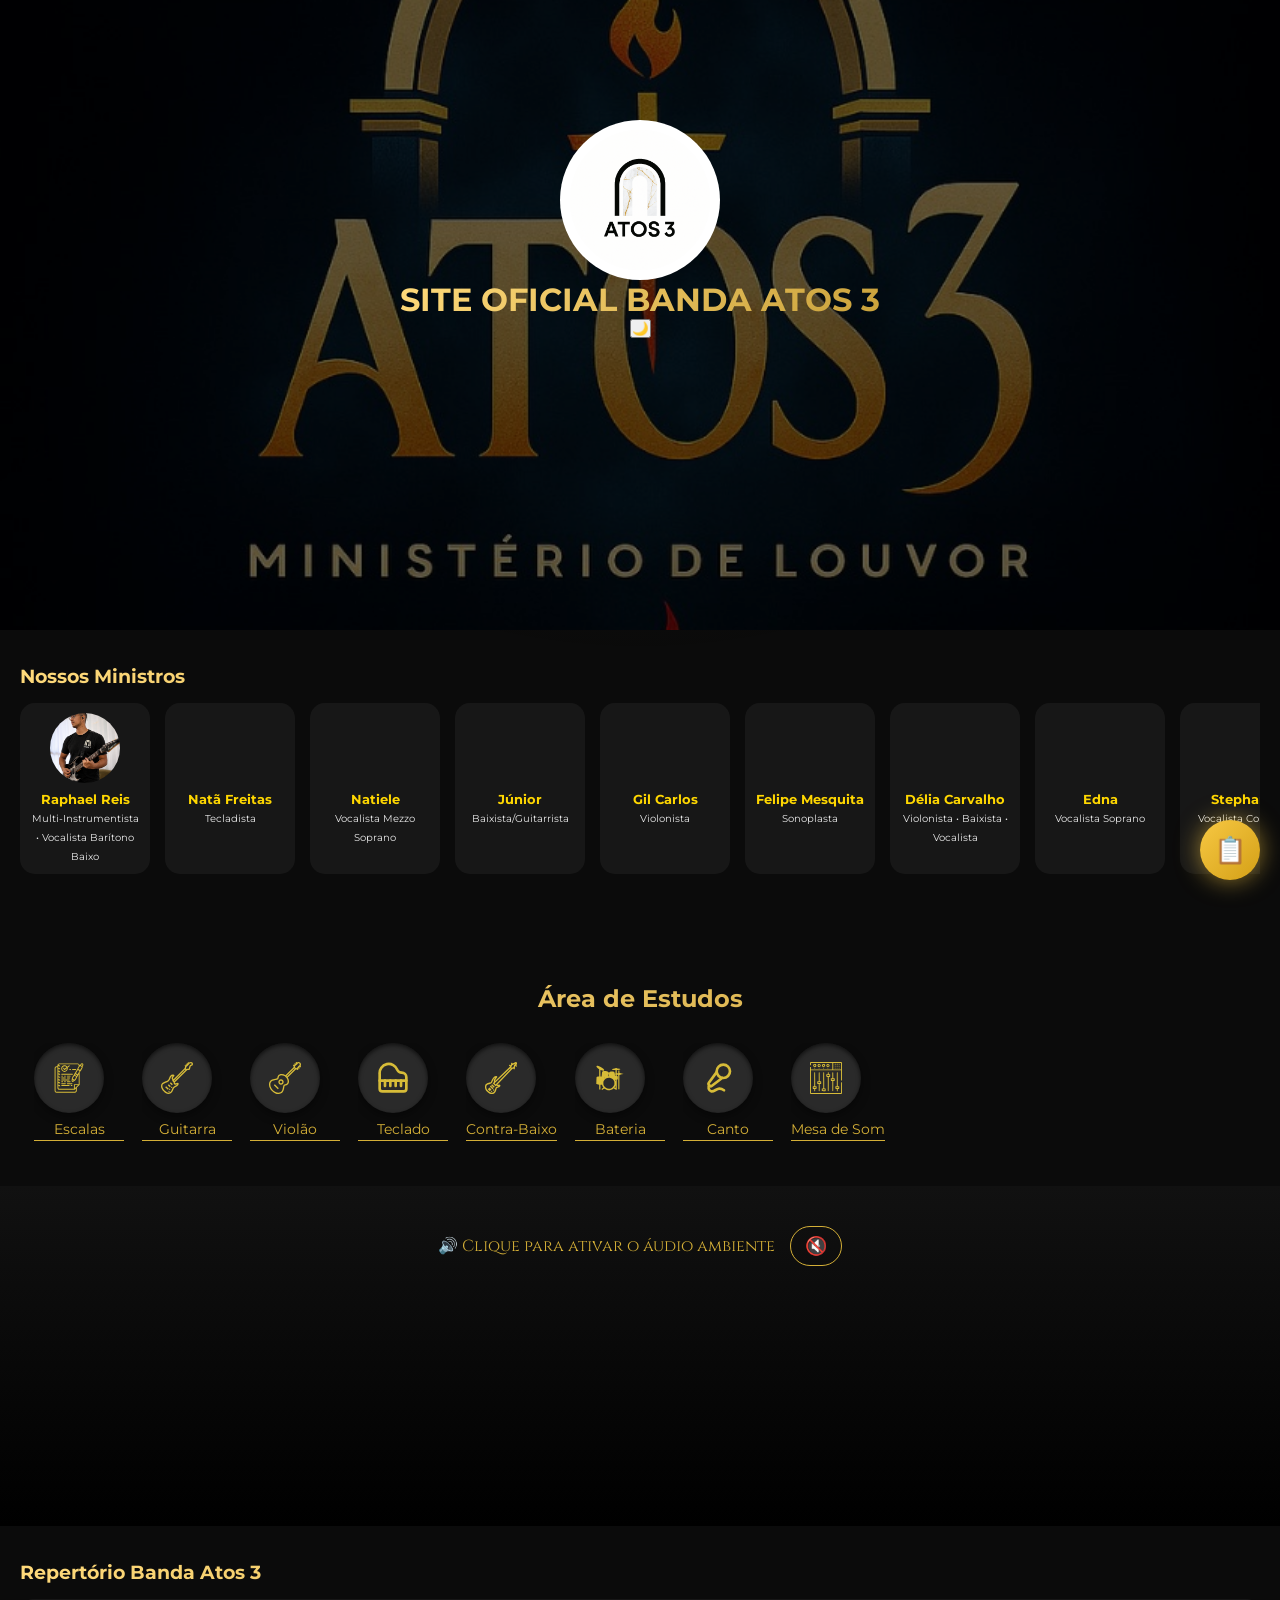
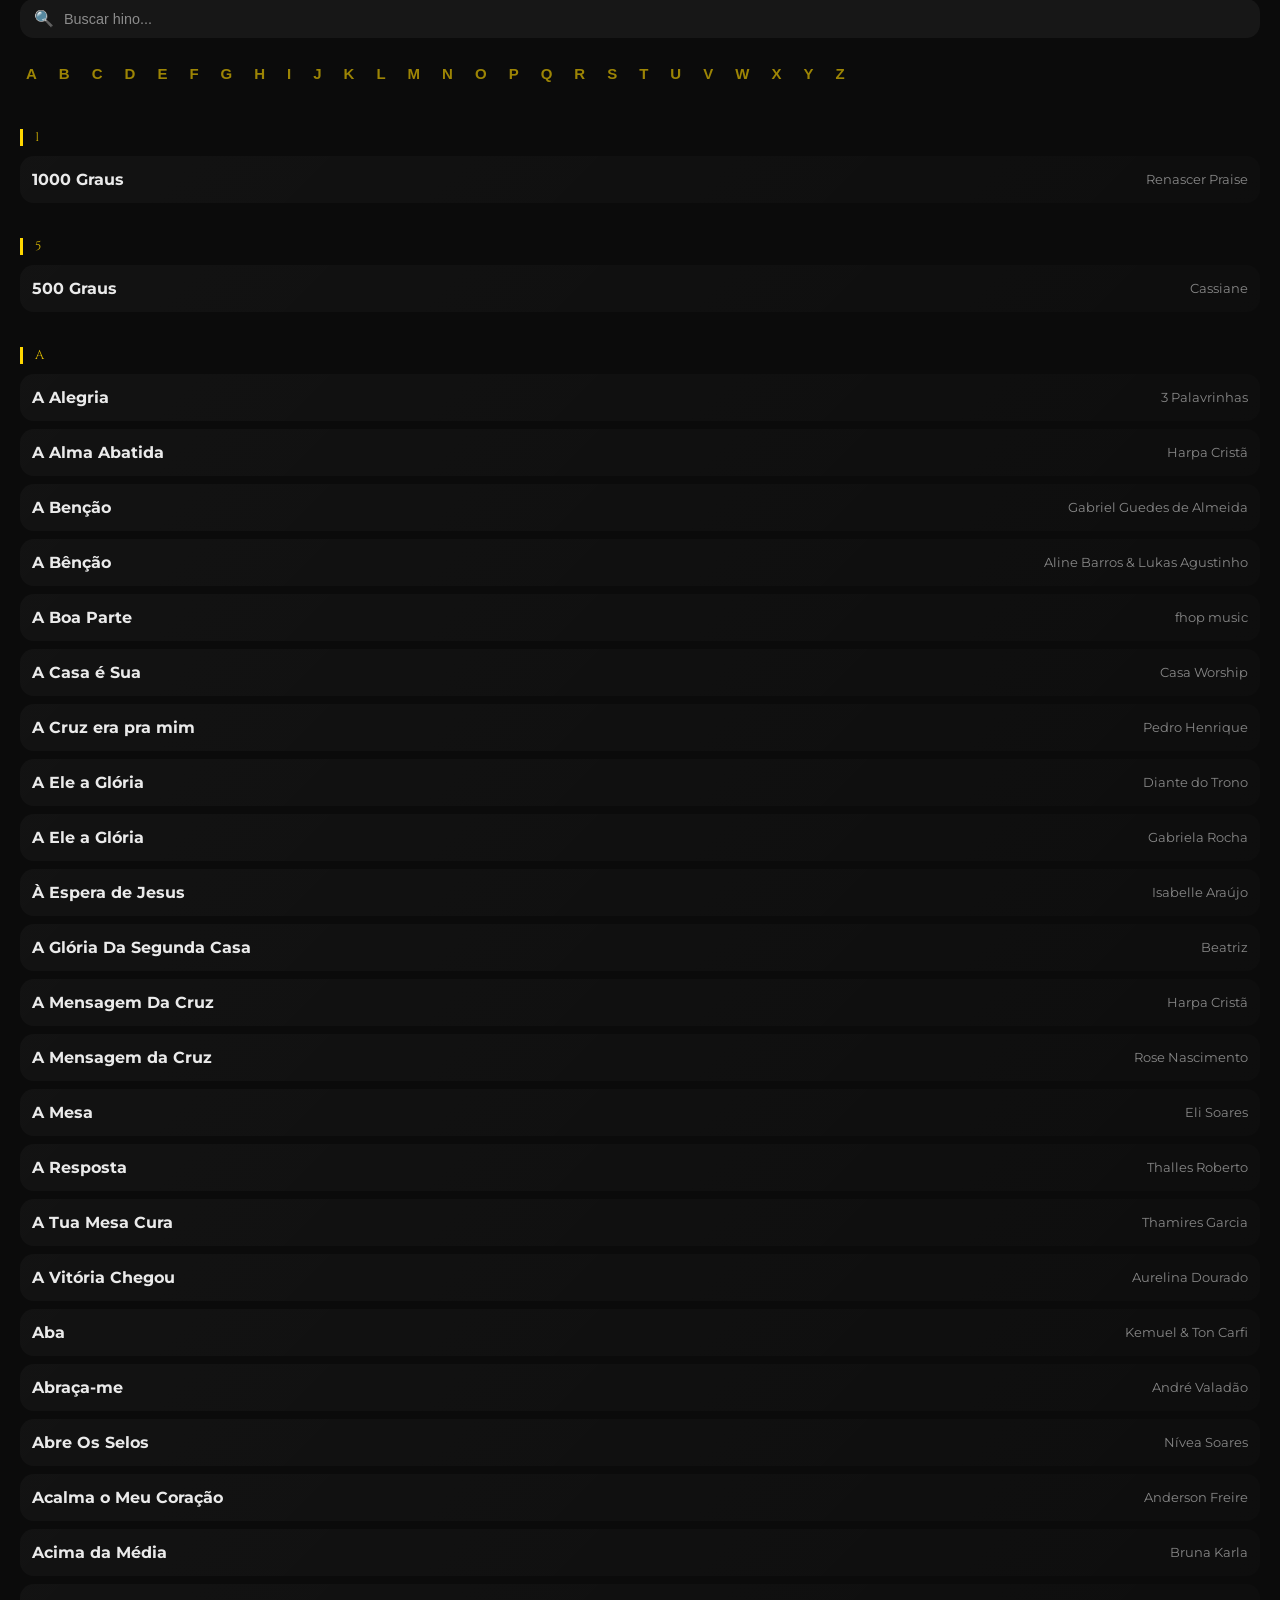
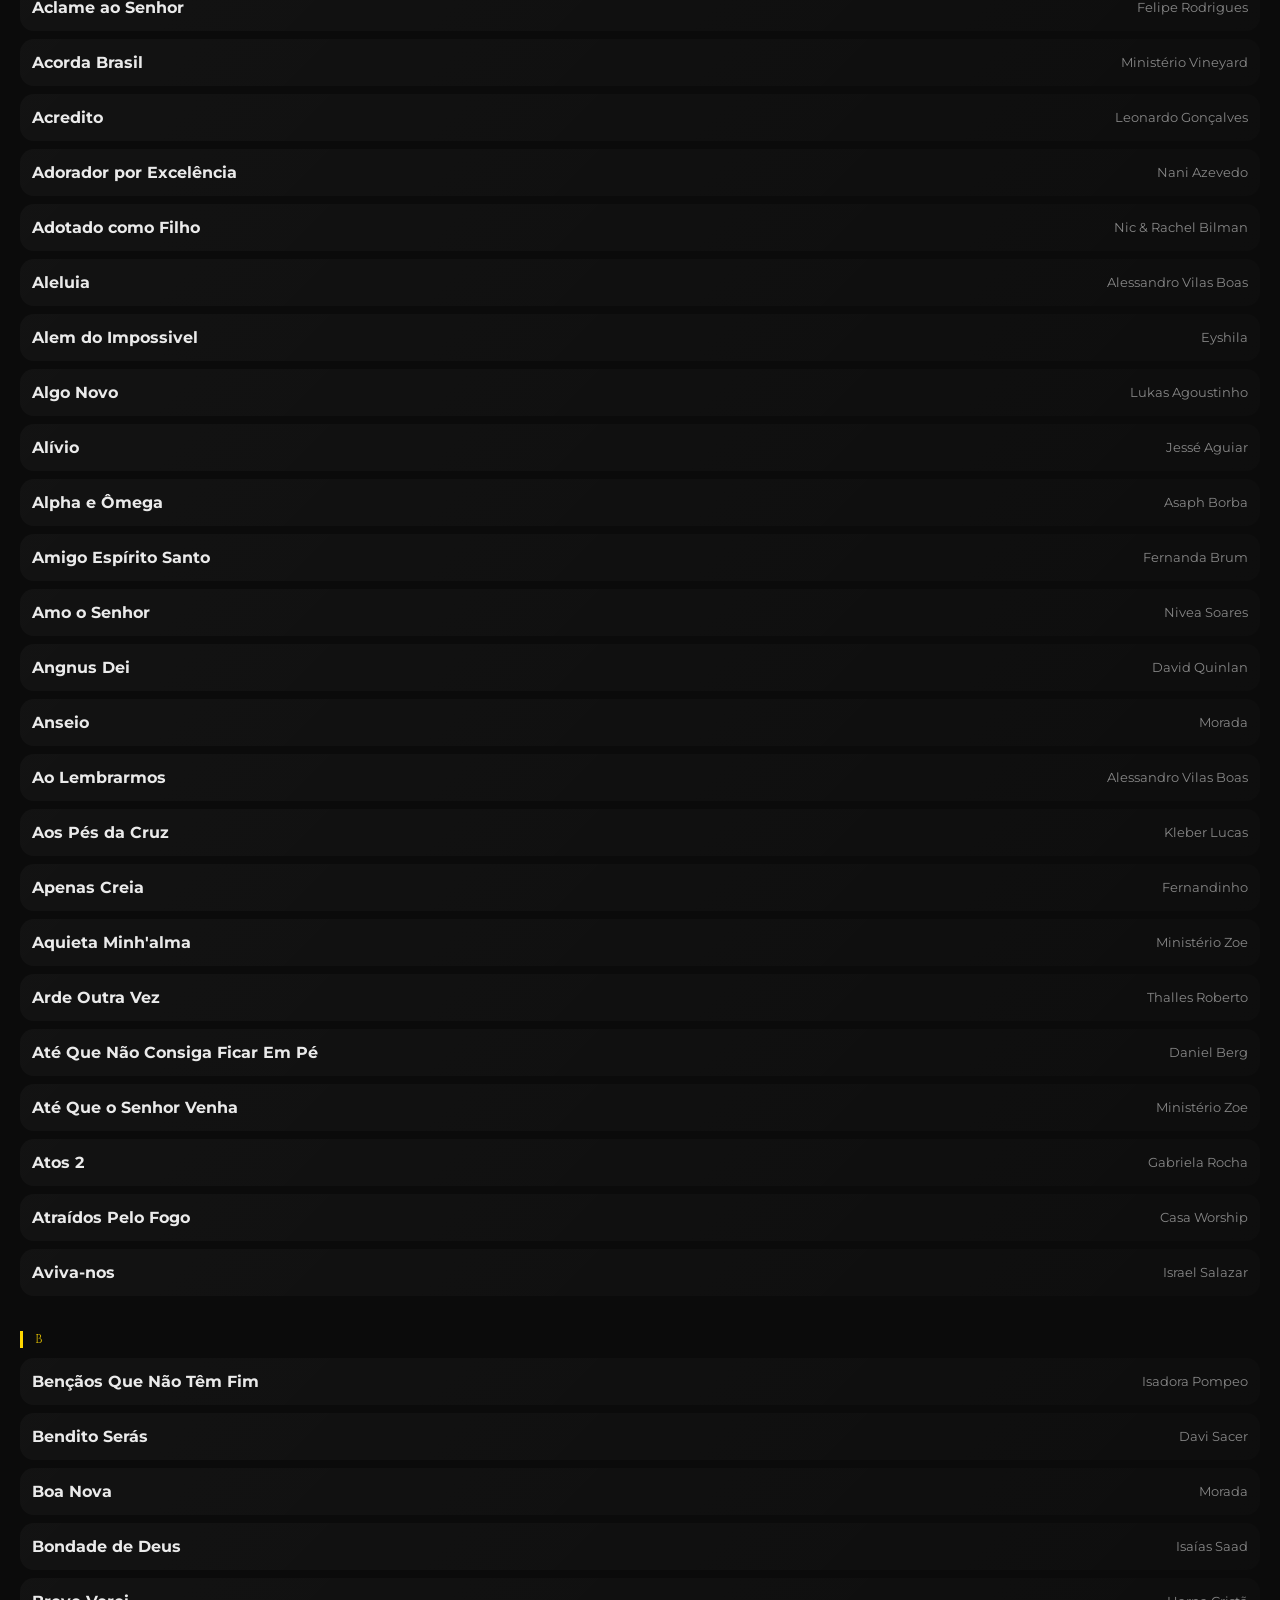
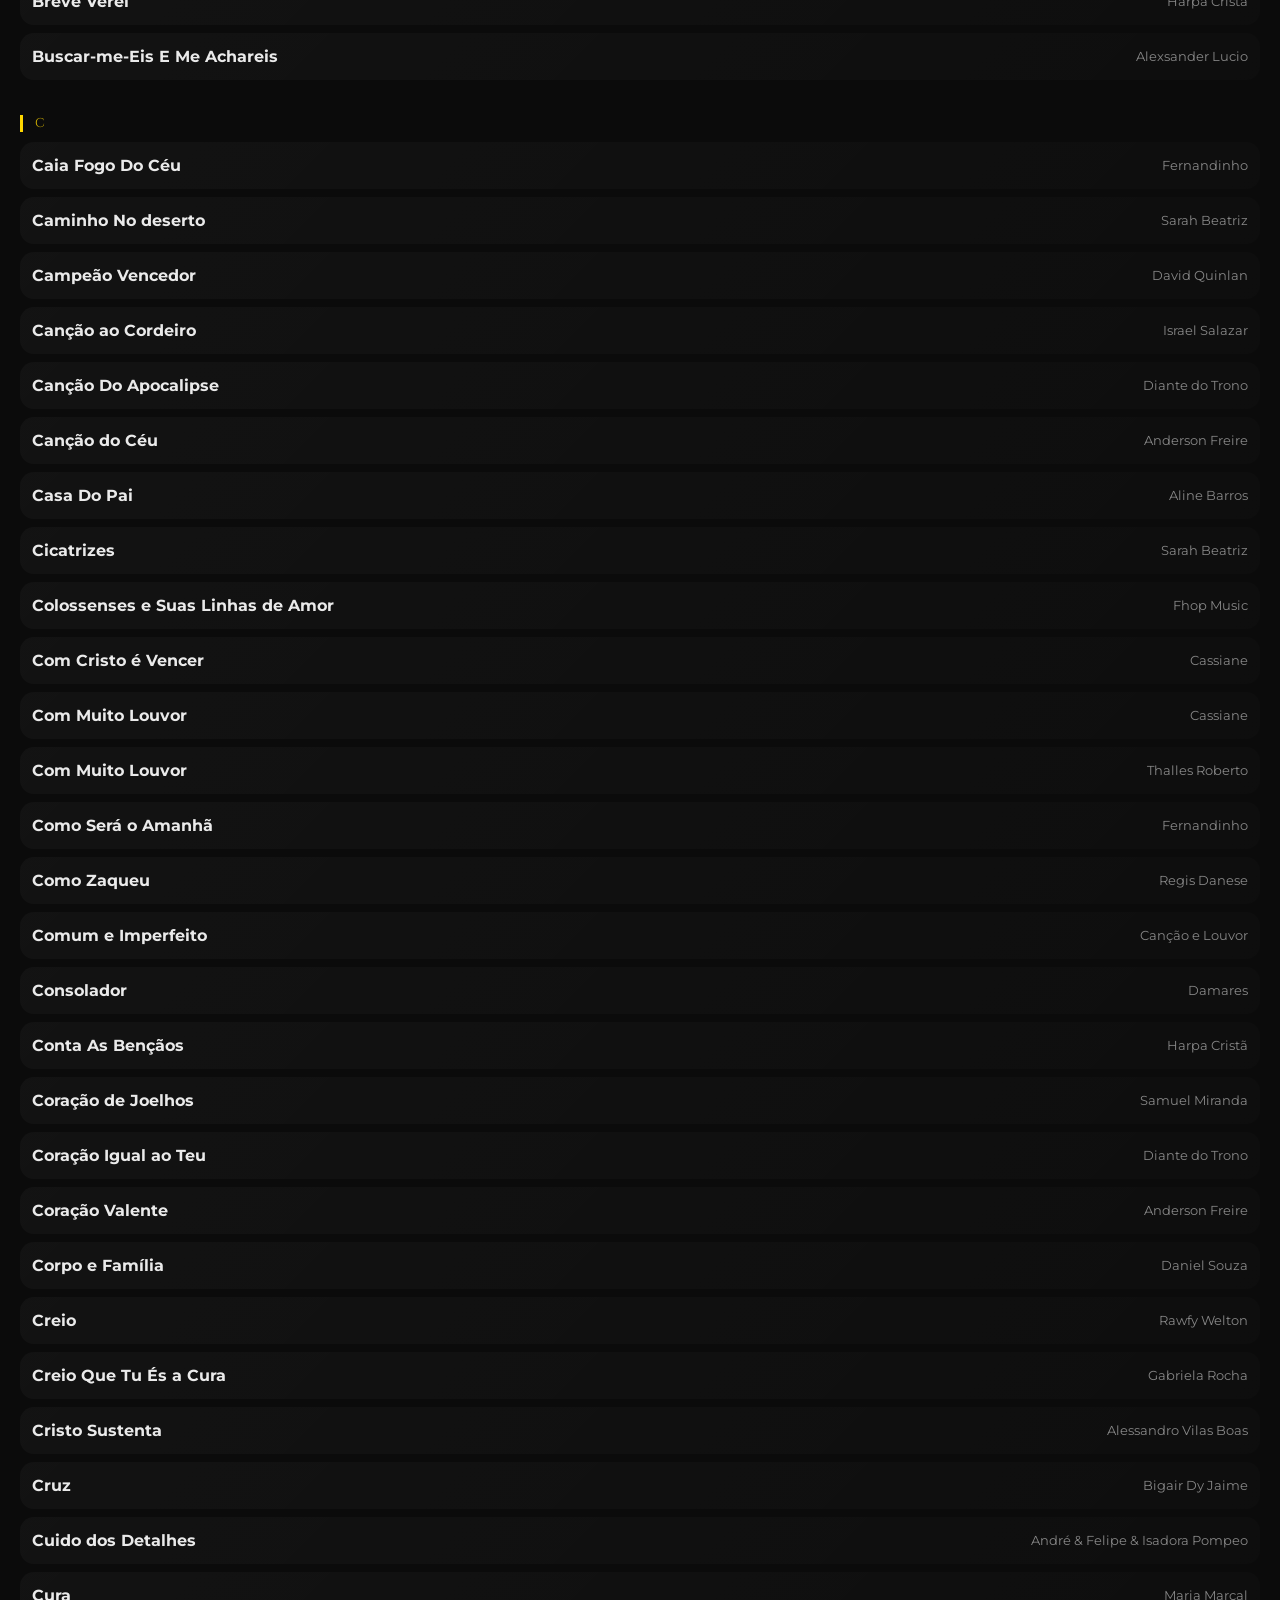
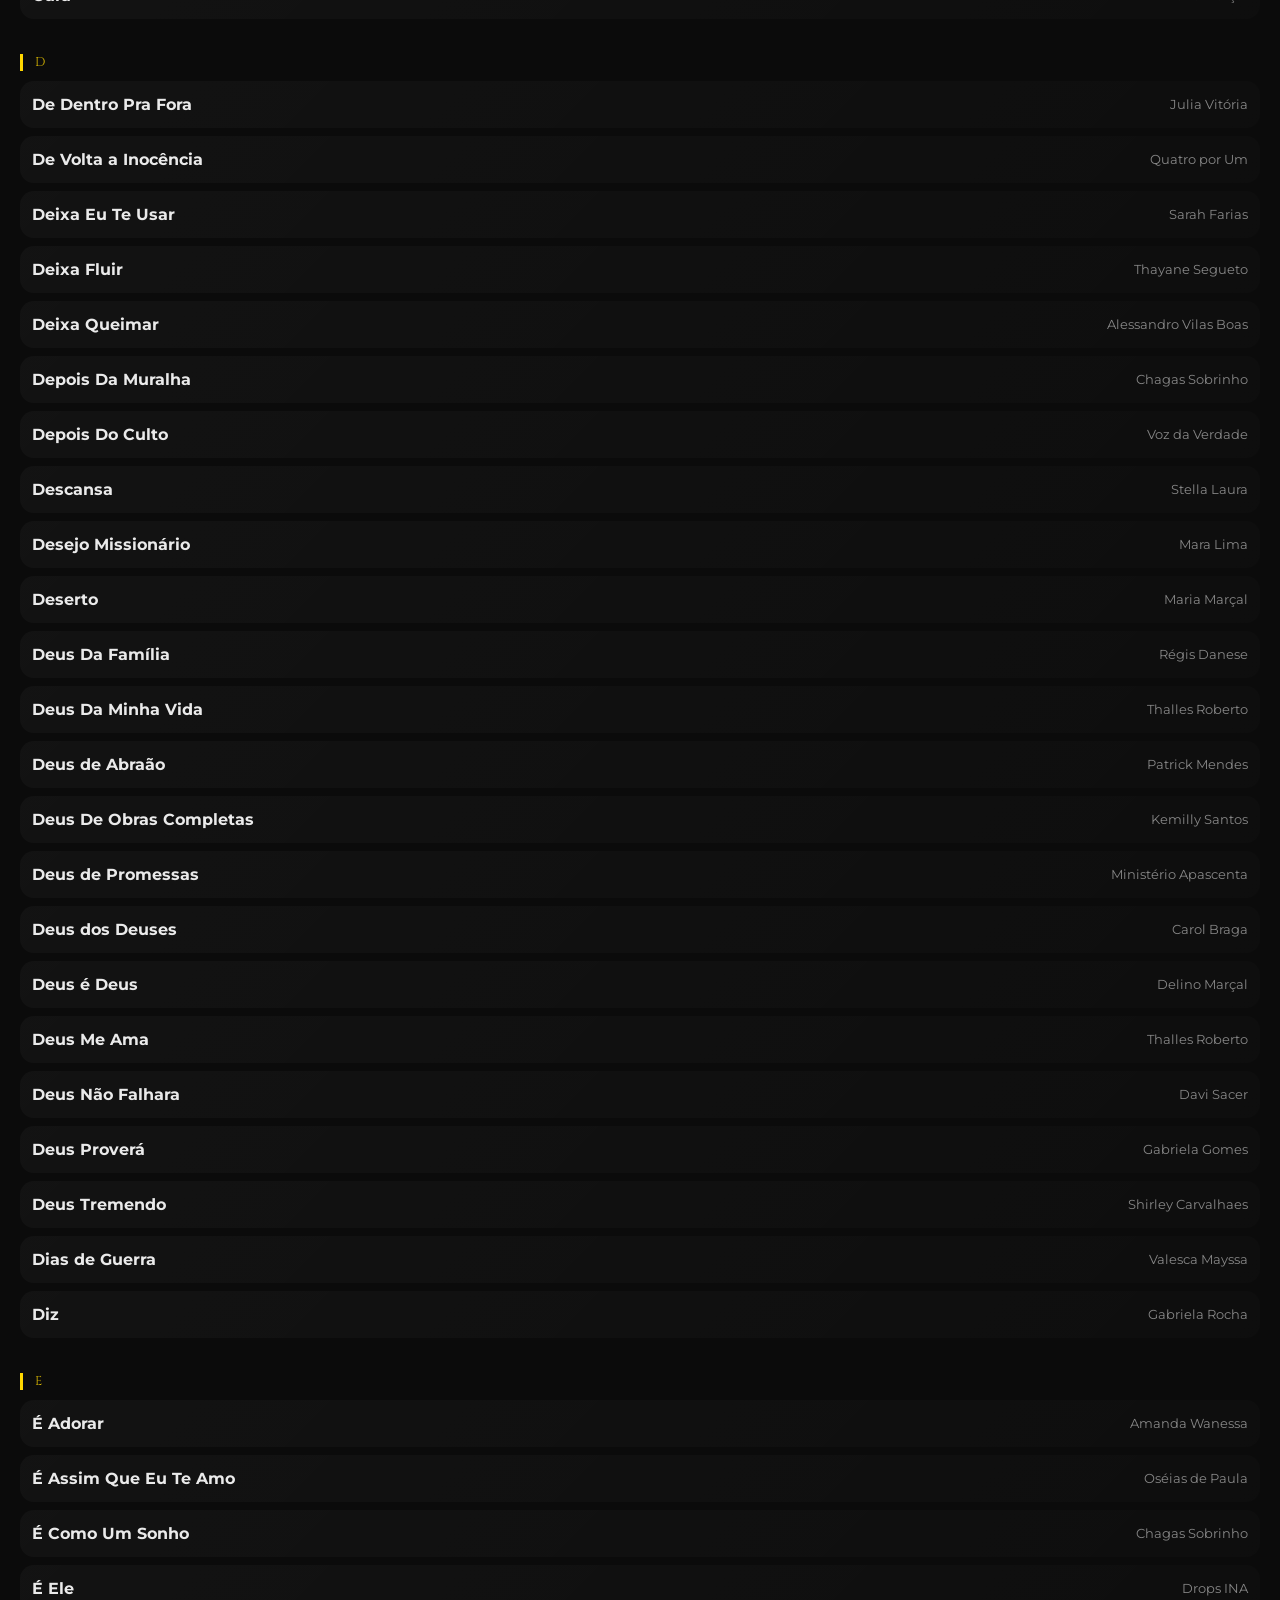
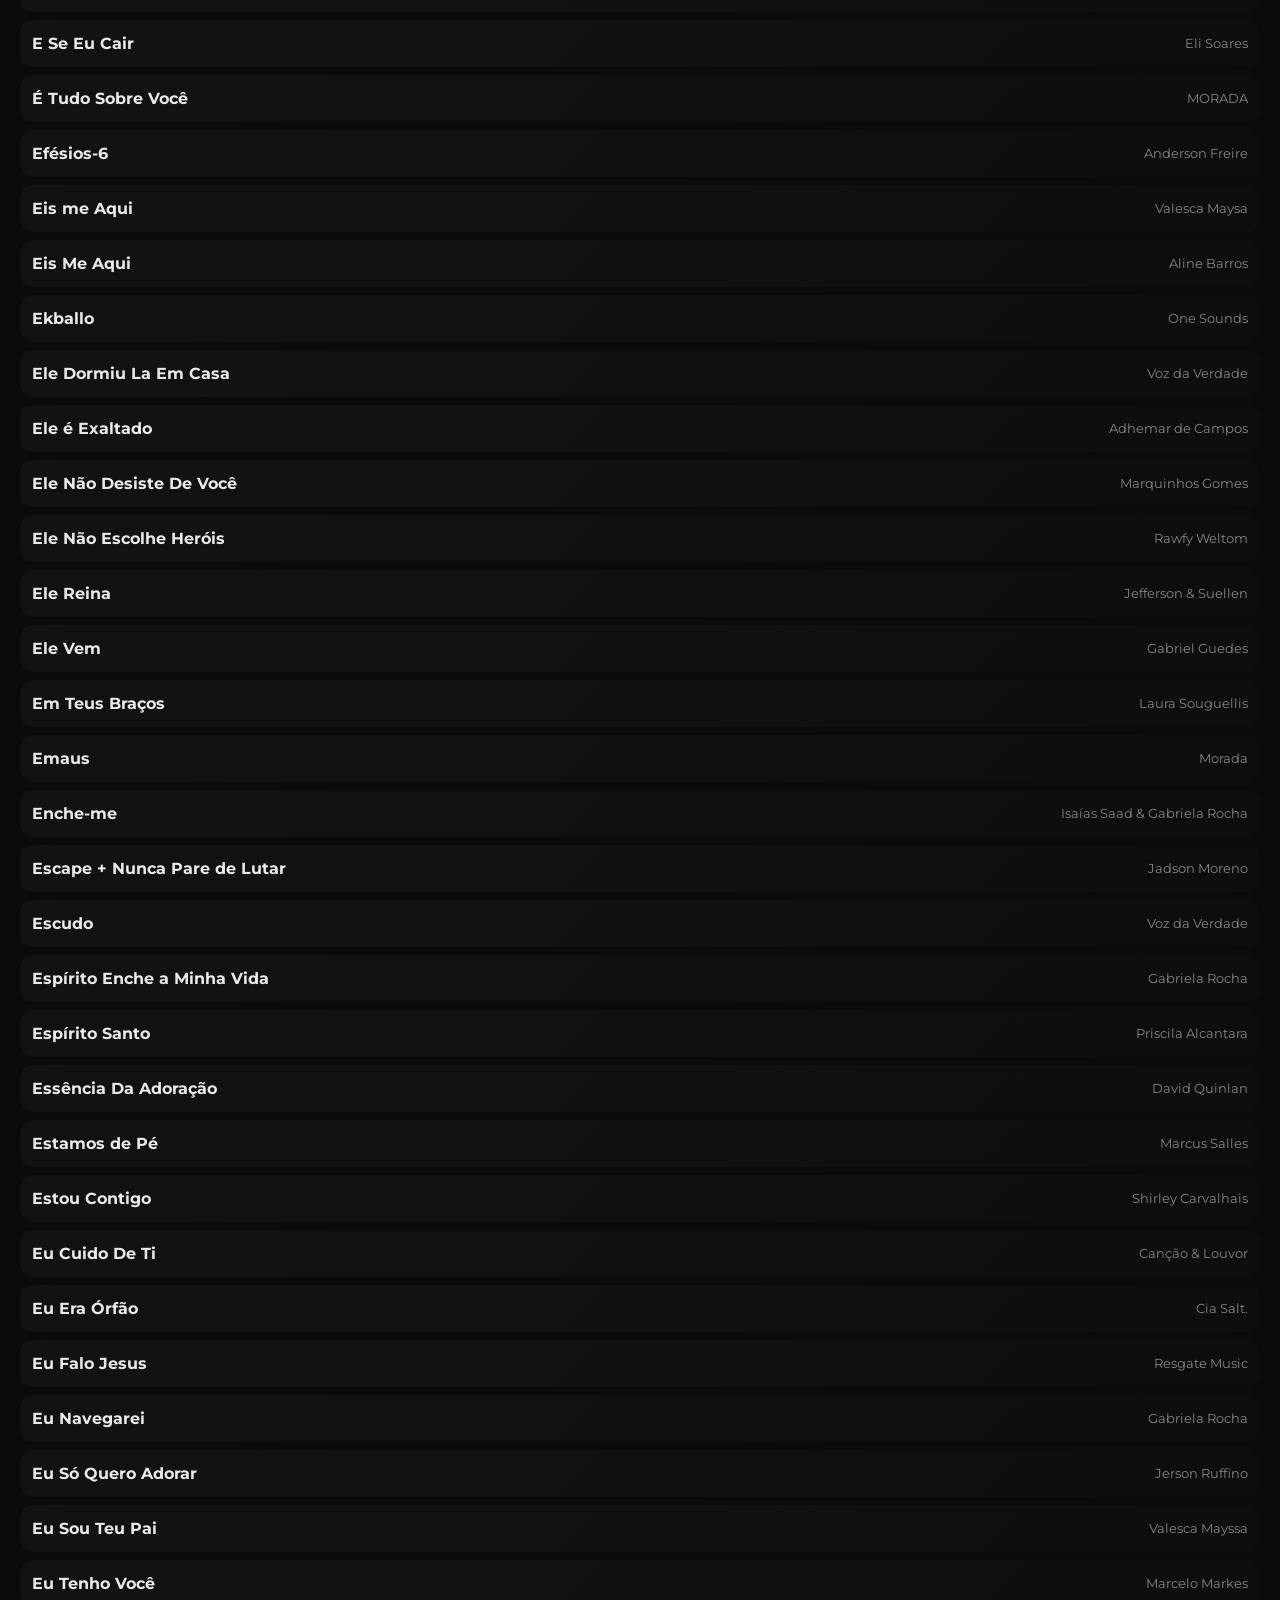
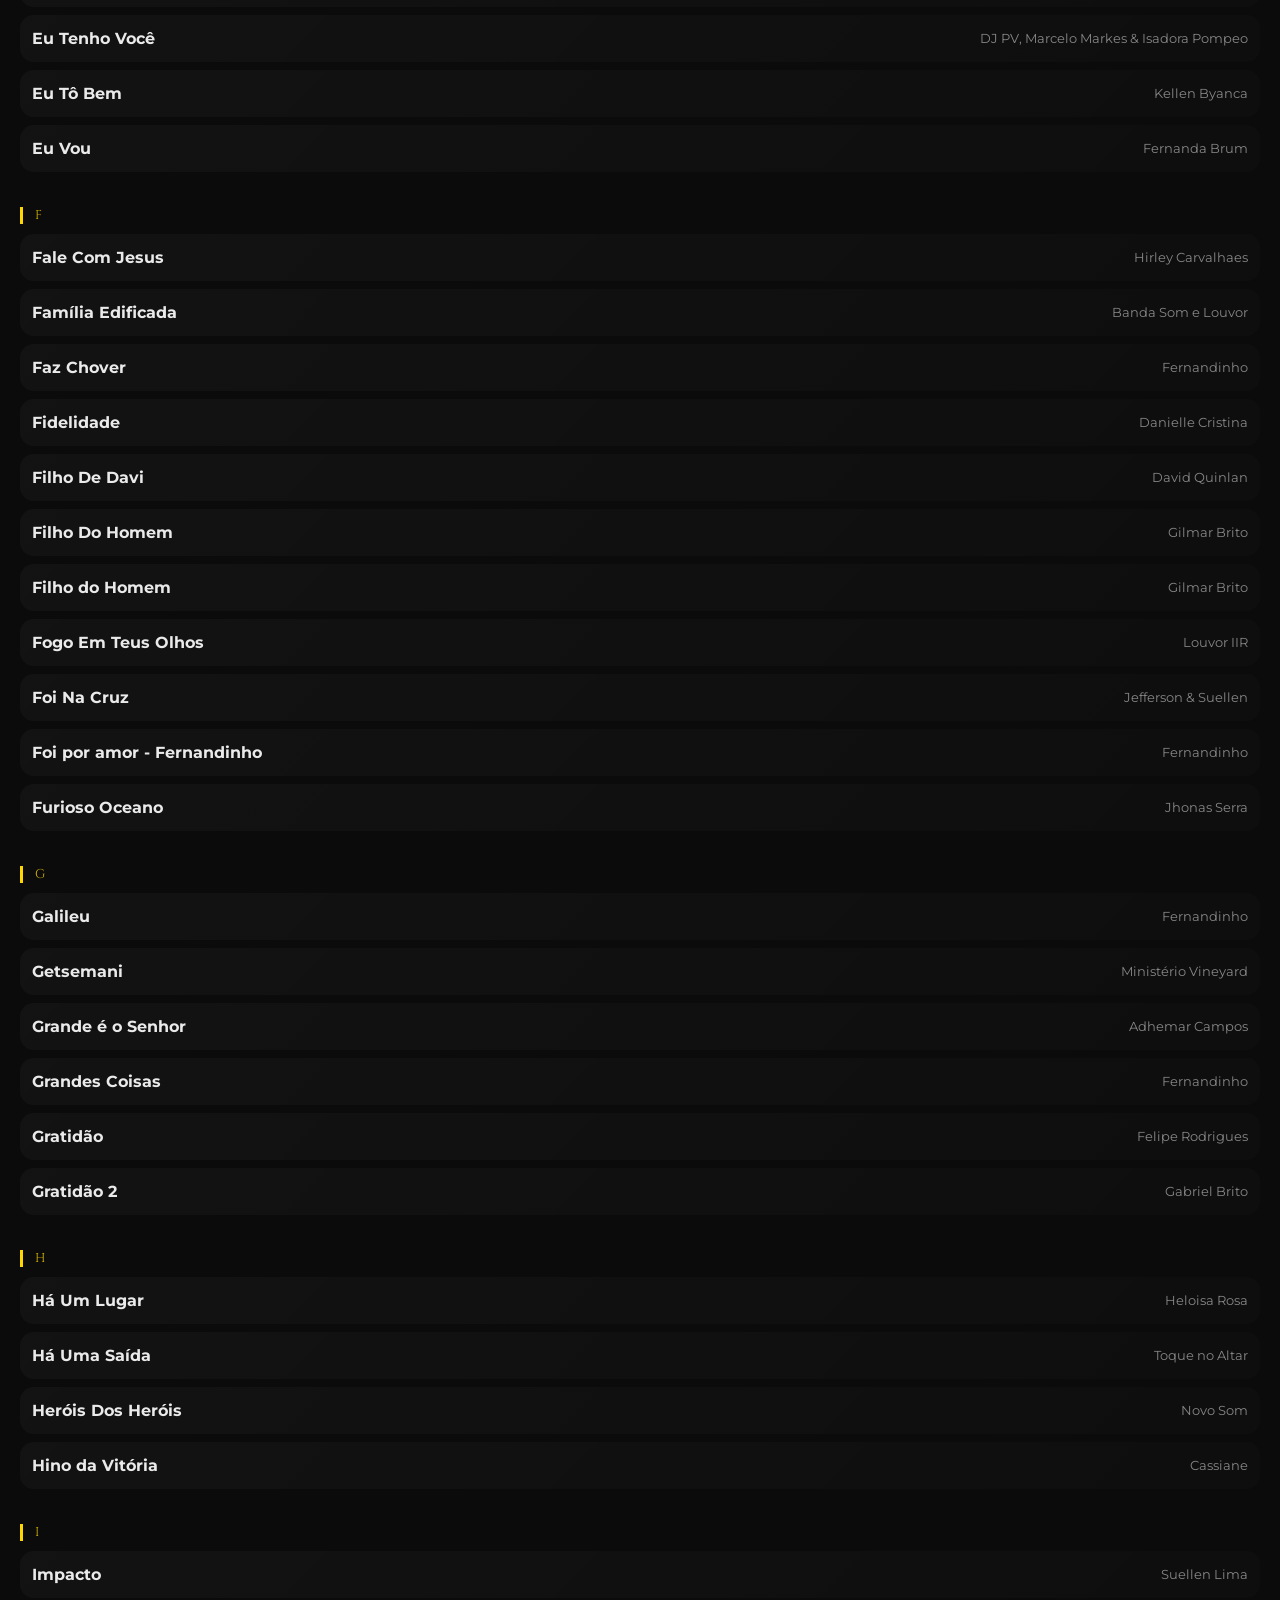
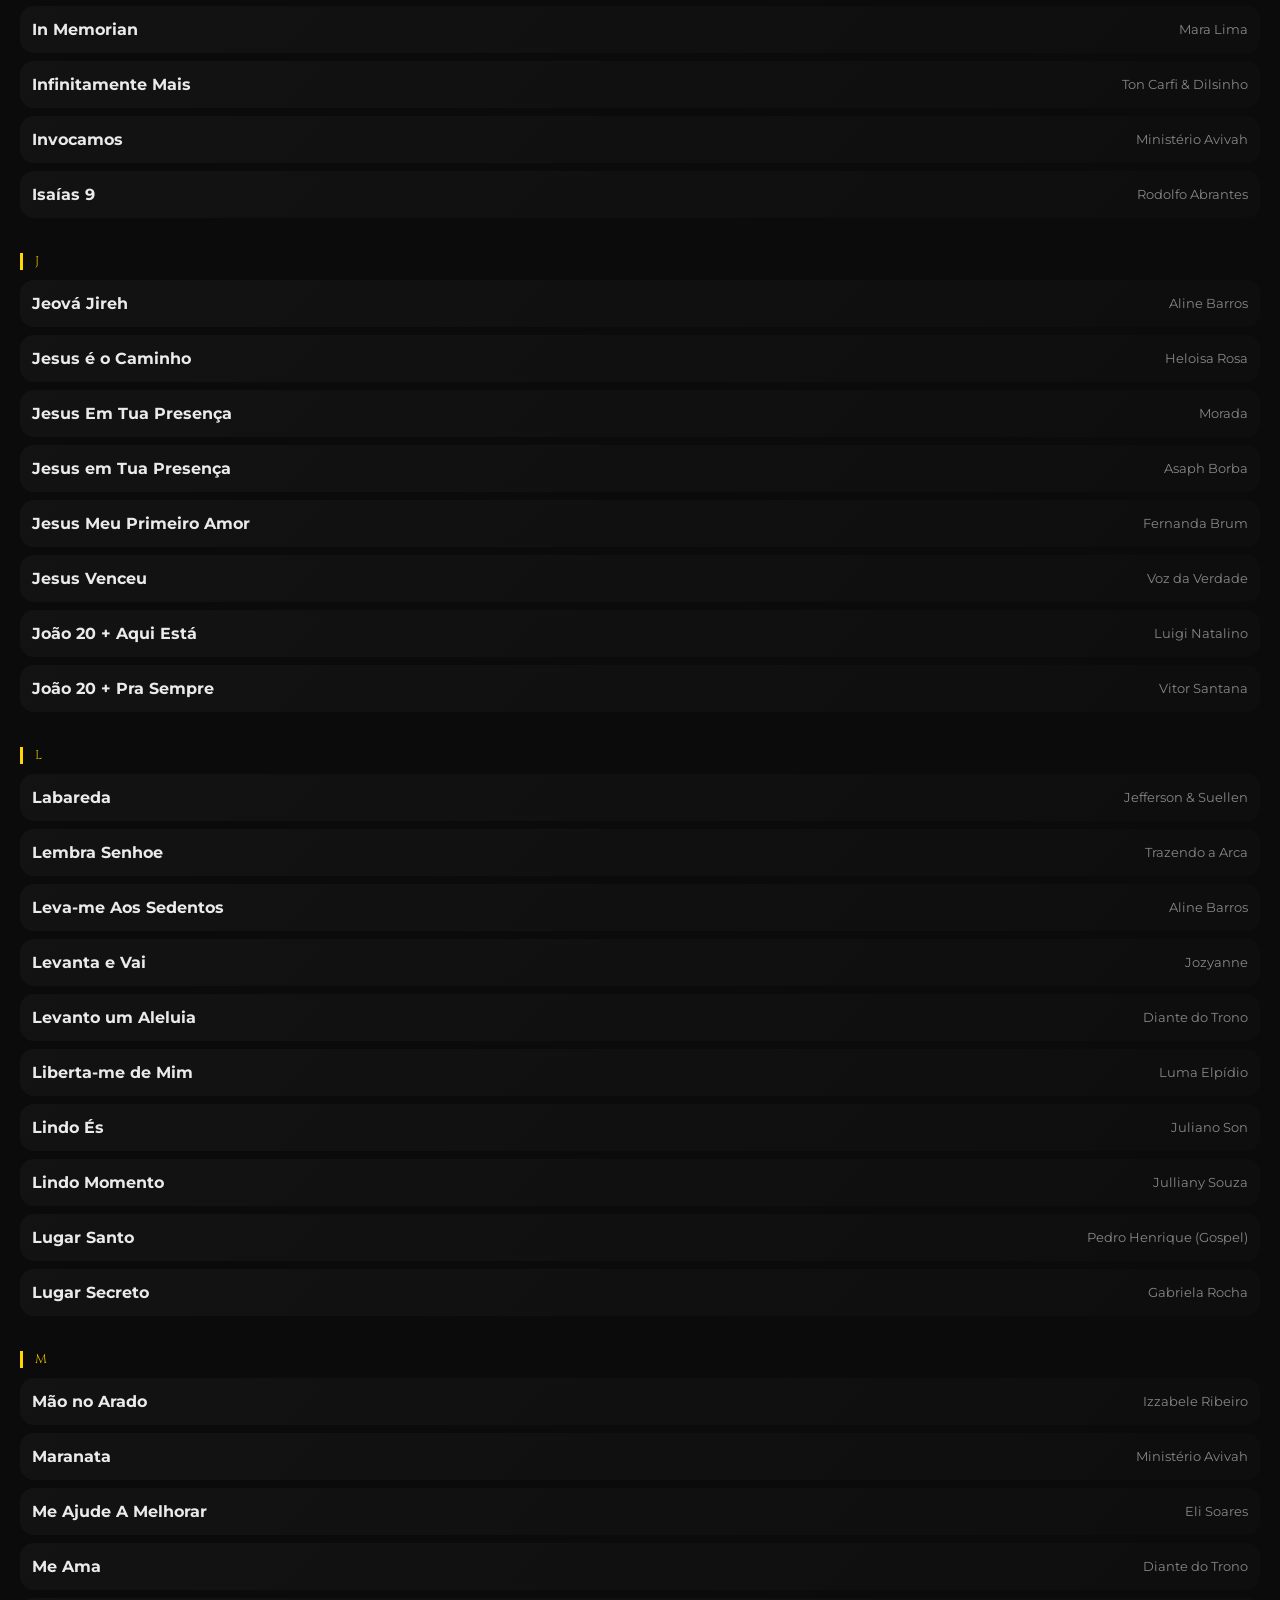
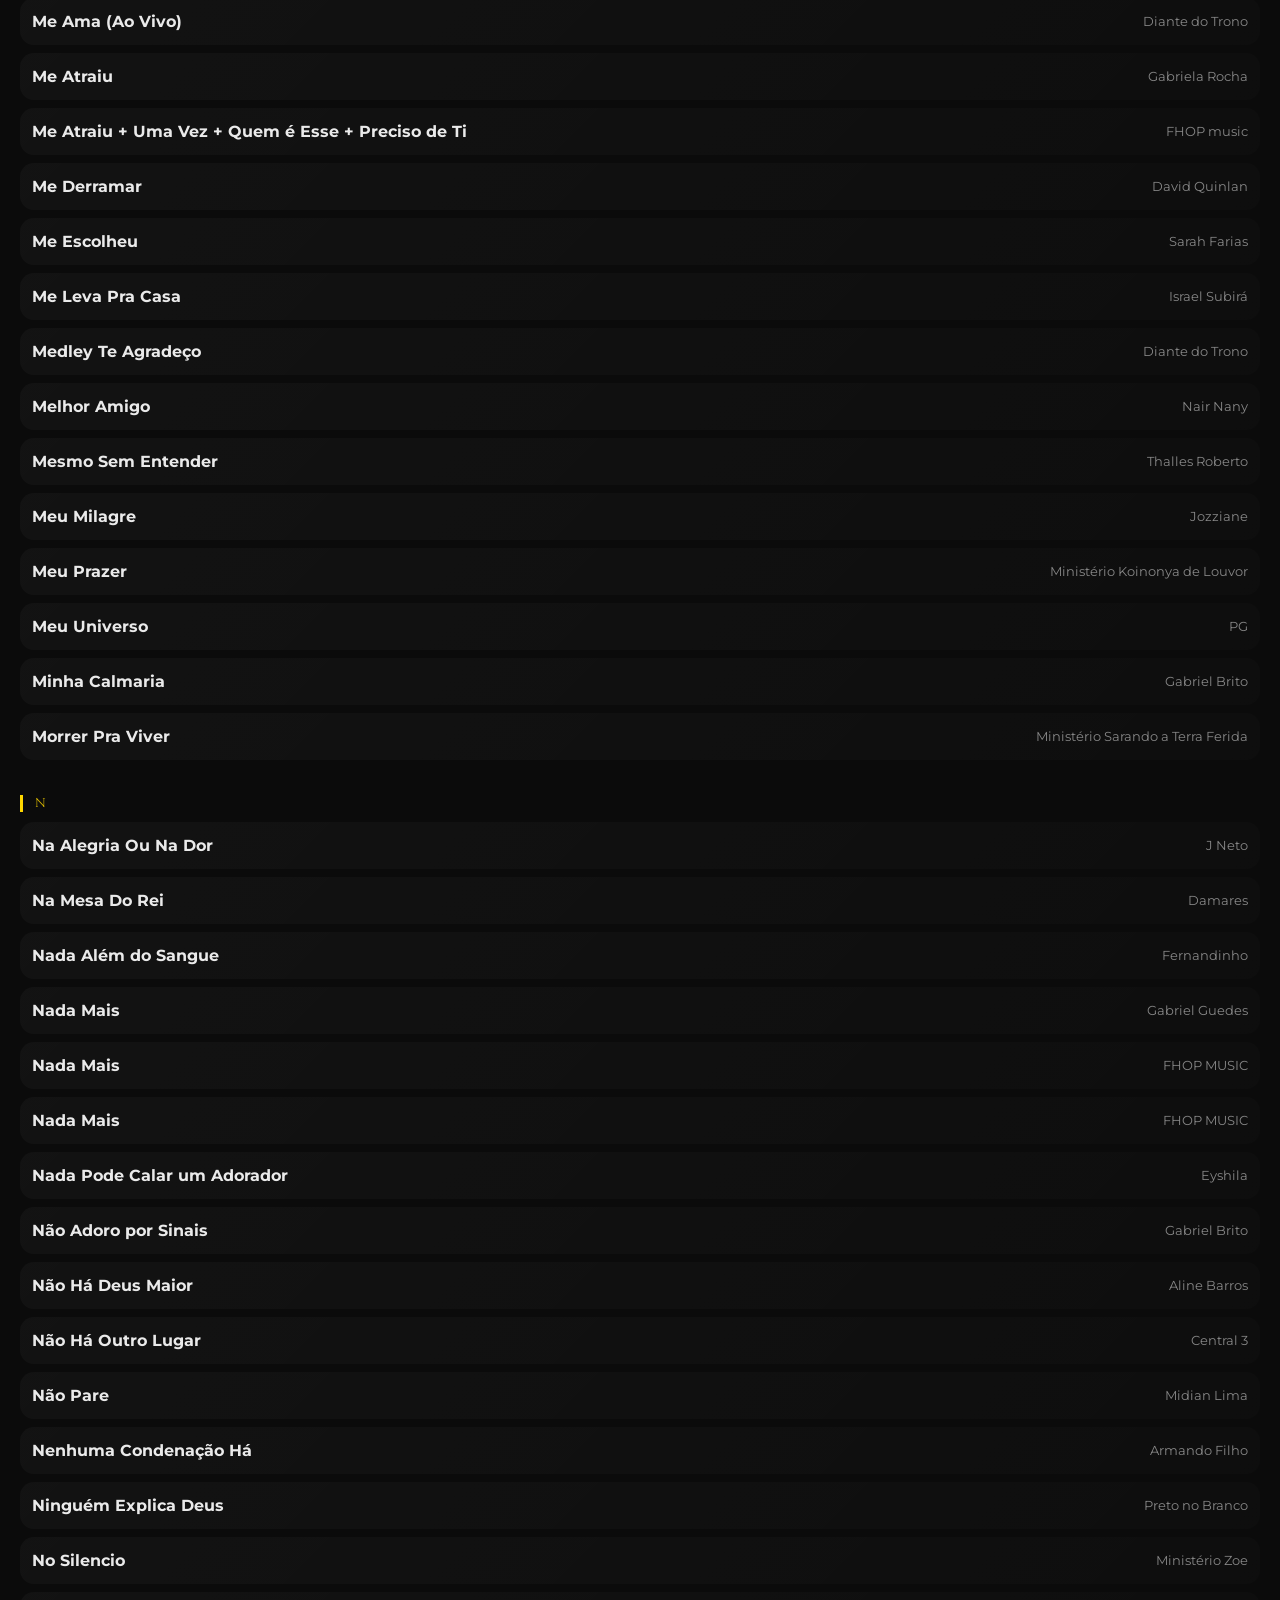
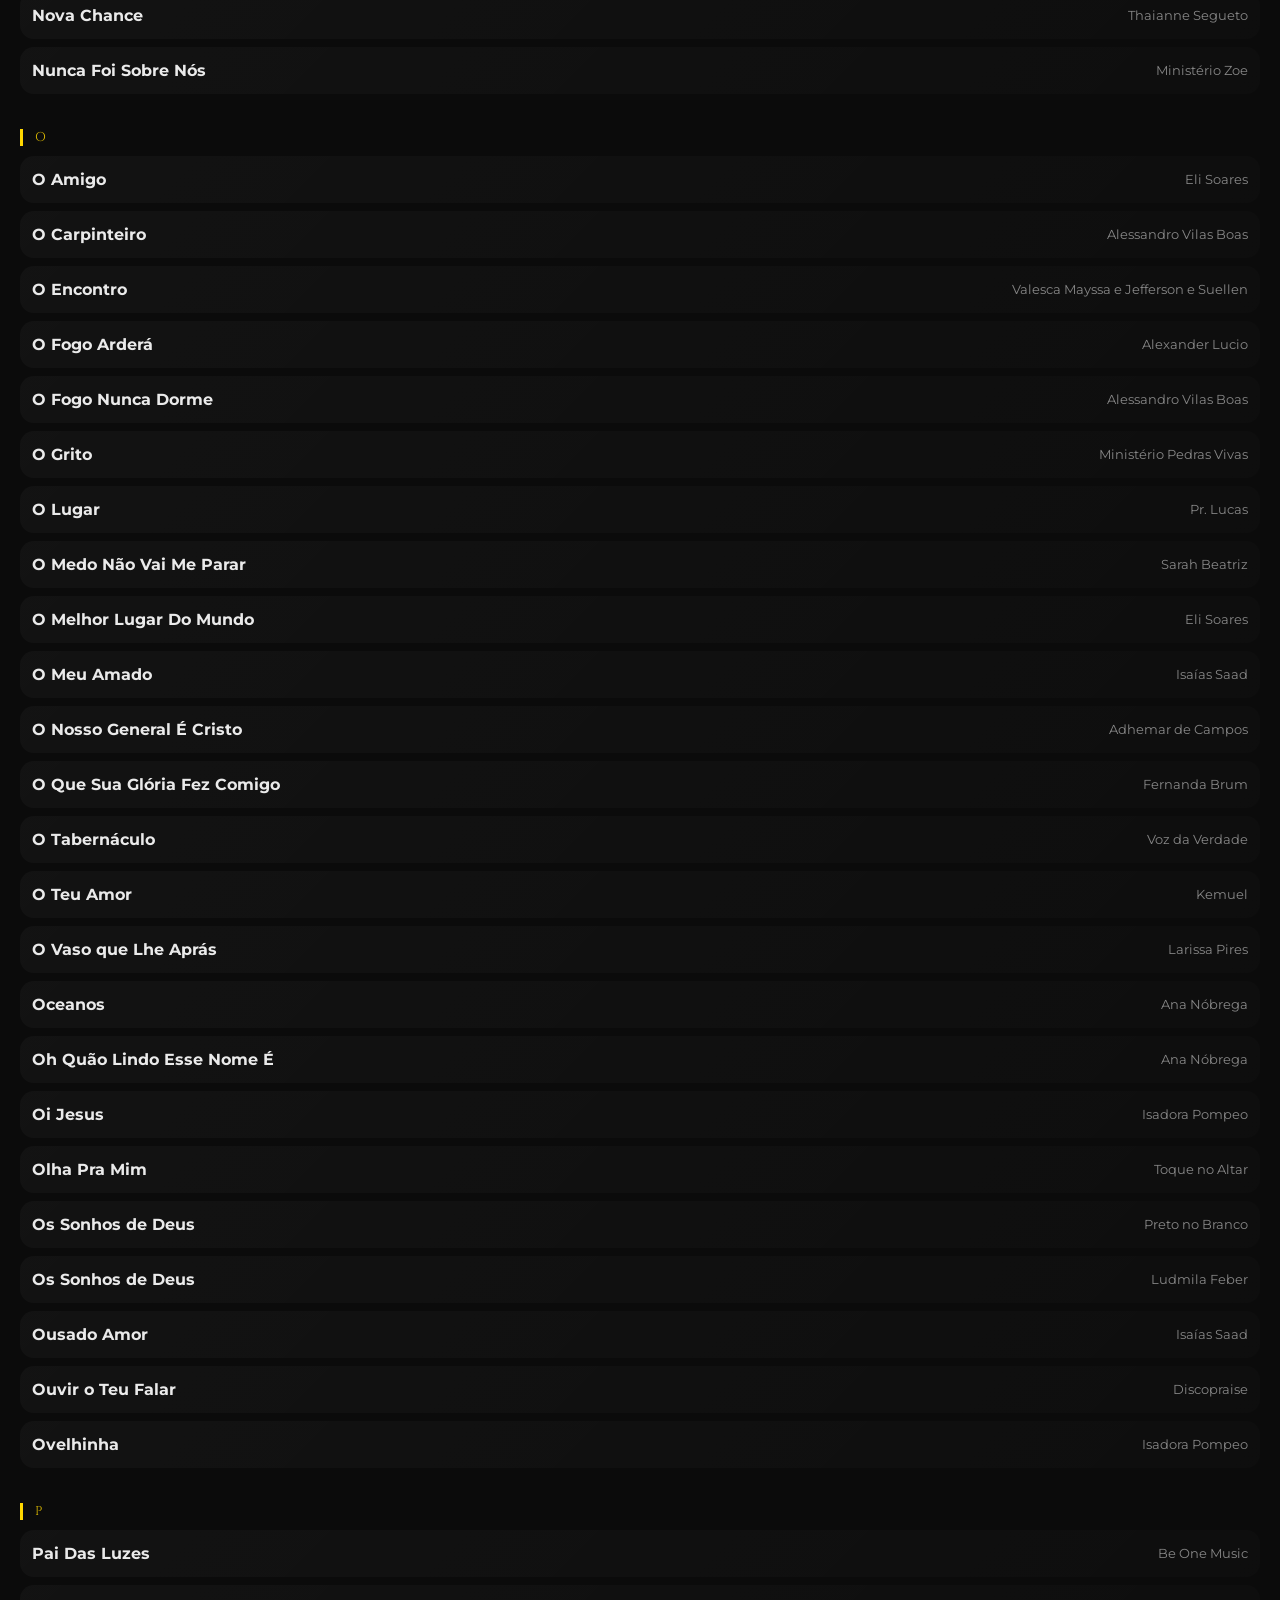
==== commit 5f974de7: "Preconecta fontes externas para reduzir espera de renderização" ====
--- a/index.html
+++ b/index.html
@@ -7,6 +7,8 @@
 
 
 <!-- FONTES -->
+<link rel="preconnect" href="https://fonts.googleapis.com">
+<link rel="preconnect" href="https://fonts.gstatic.com" crossorigin>
 <link href="https://fonts.googleapis.com/css2?family=Cinzel:wght@500;700&family=Montserrat:wght@300;400;600&display=swap" rel="stylesheet">
 
 <!-- CSS -->
--- a/style.css
+++ b/style.css
@@ -4,7 +4,7 @@
 
 /* ================= BEM VINDO ================= */
 #welcome-screen{position:fixed;inset:0;background:radial-gradient(circle at top,#1a1a1a,#000);display:flex;align-items:center;justify-content:center;z-index:999}
-#welcome-screen h1{font-family:'Cinzel',serif;font-size:3rem;color:gold;text-shadow:0 0 10px rgba(255,215,0,.8);animation:fade 3s forwards}
+#welcome-screen h1{font-family:'Cinzel',serif;font-size:3rem;color:gold;text-shadow:0 0 10px rgba(255,215,0,.8);animation:fade 1.3s forwards}
 @keyframes fade{0%{opacity:0}50%{opacity:1}100%{opacity:0}}
 .hidden{display:none}
 
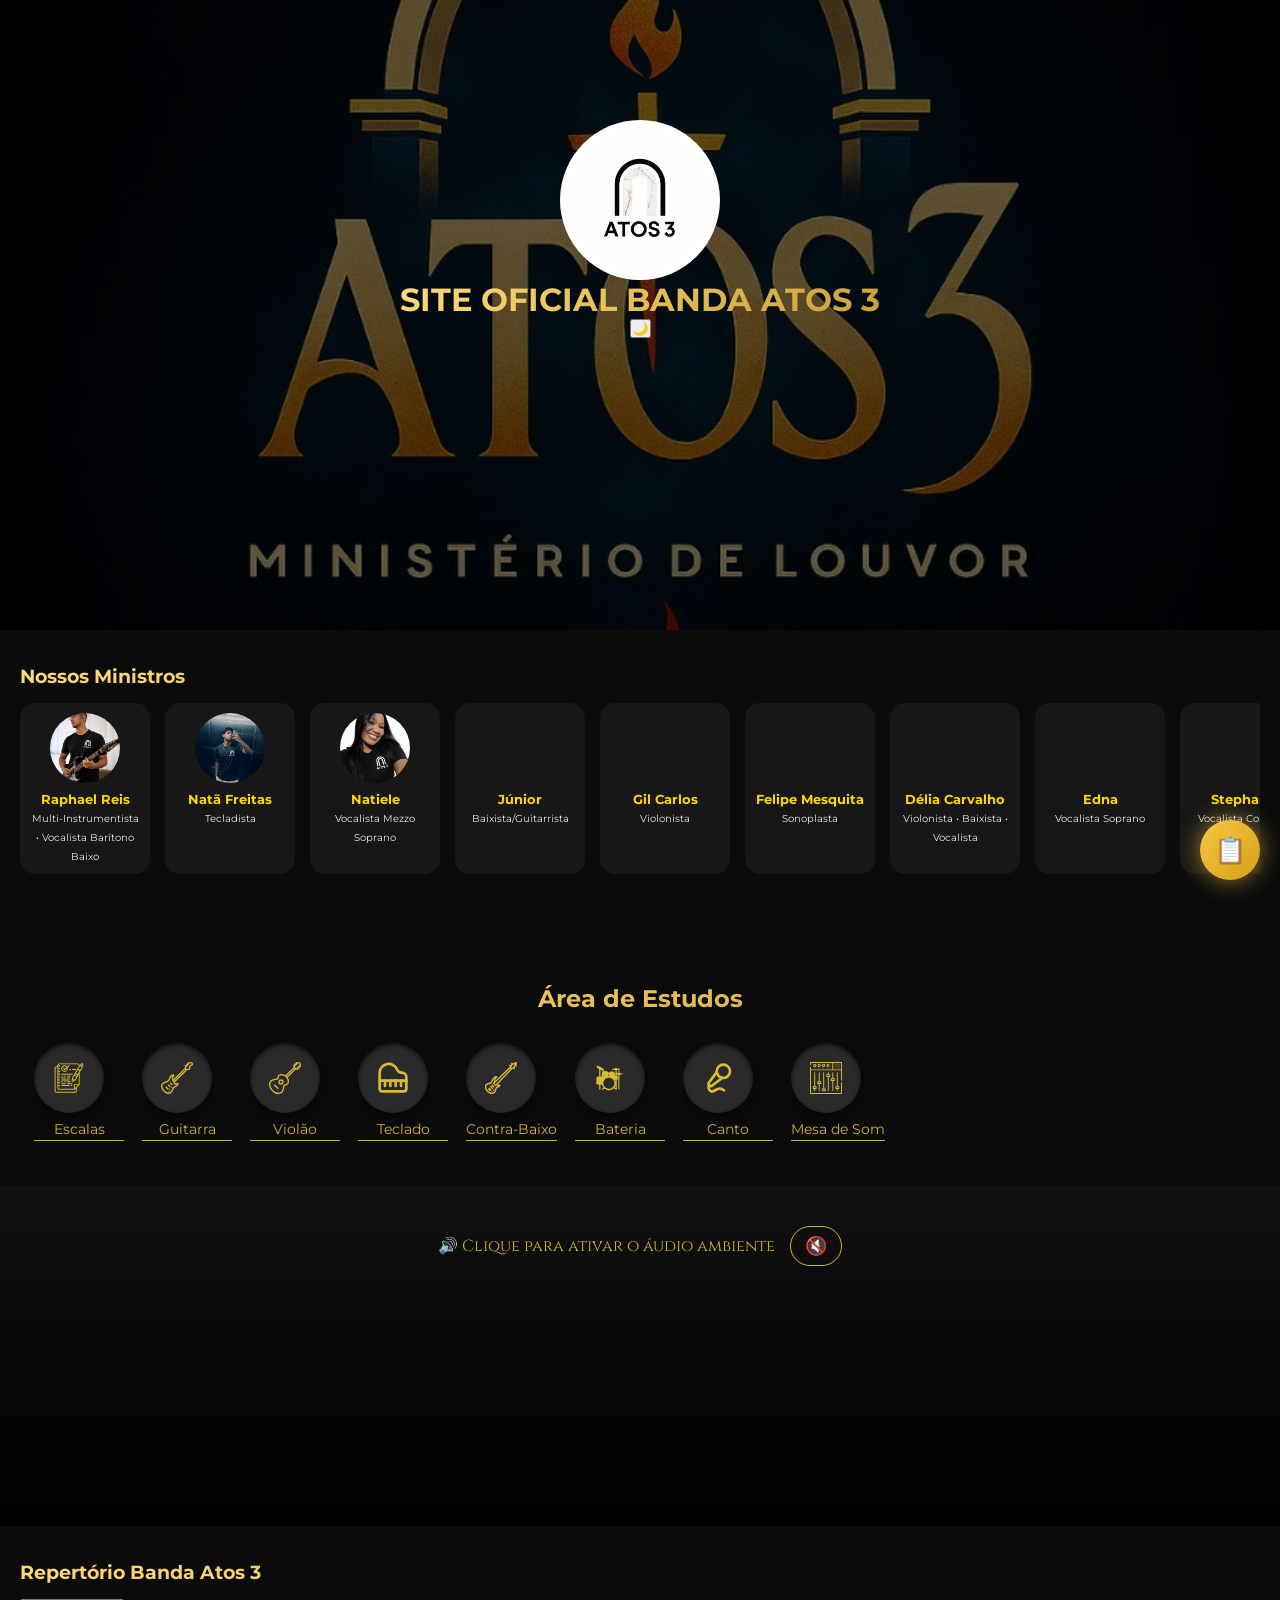
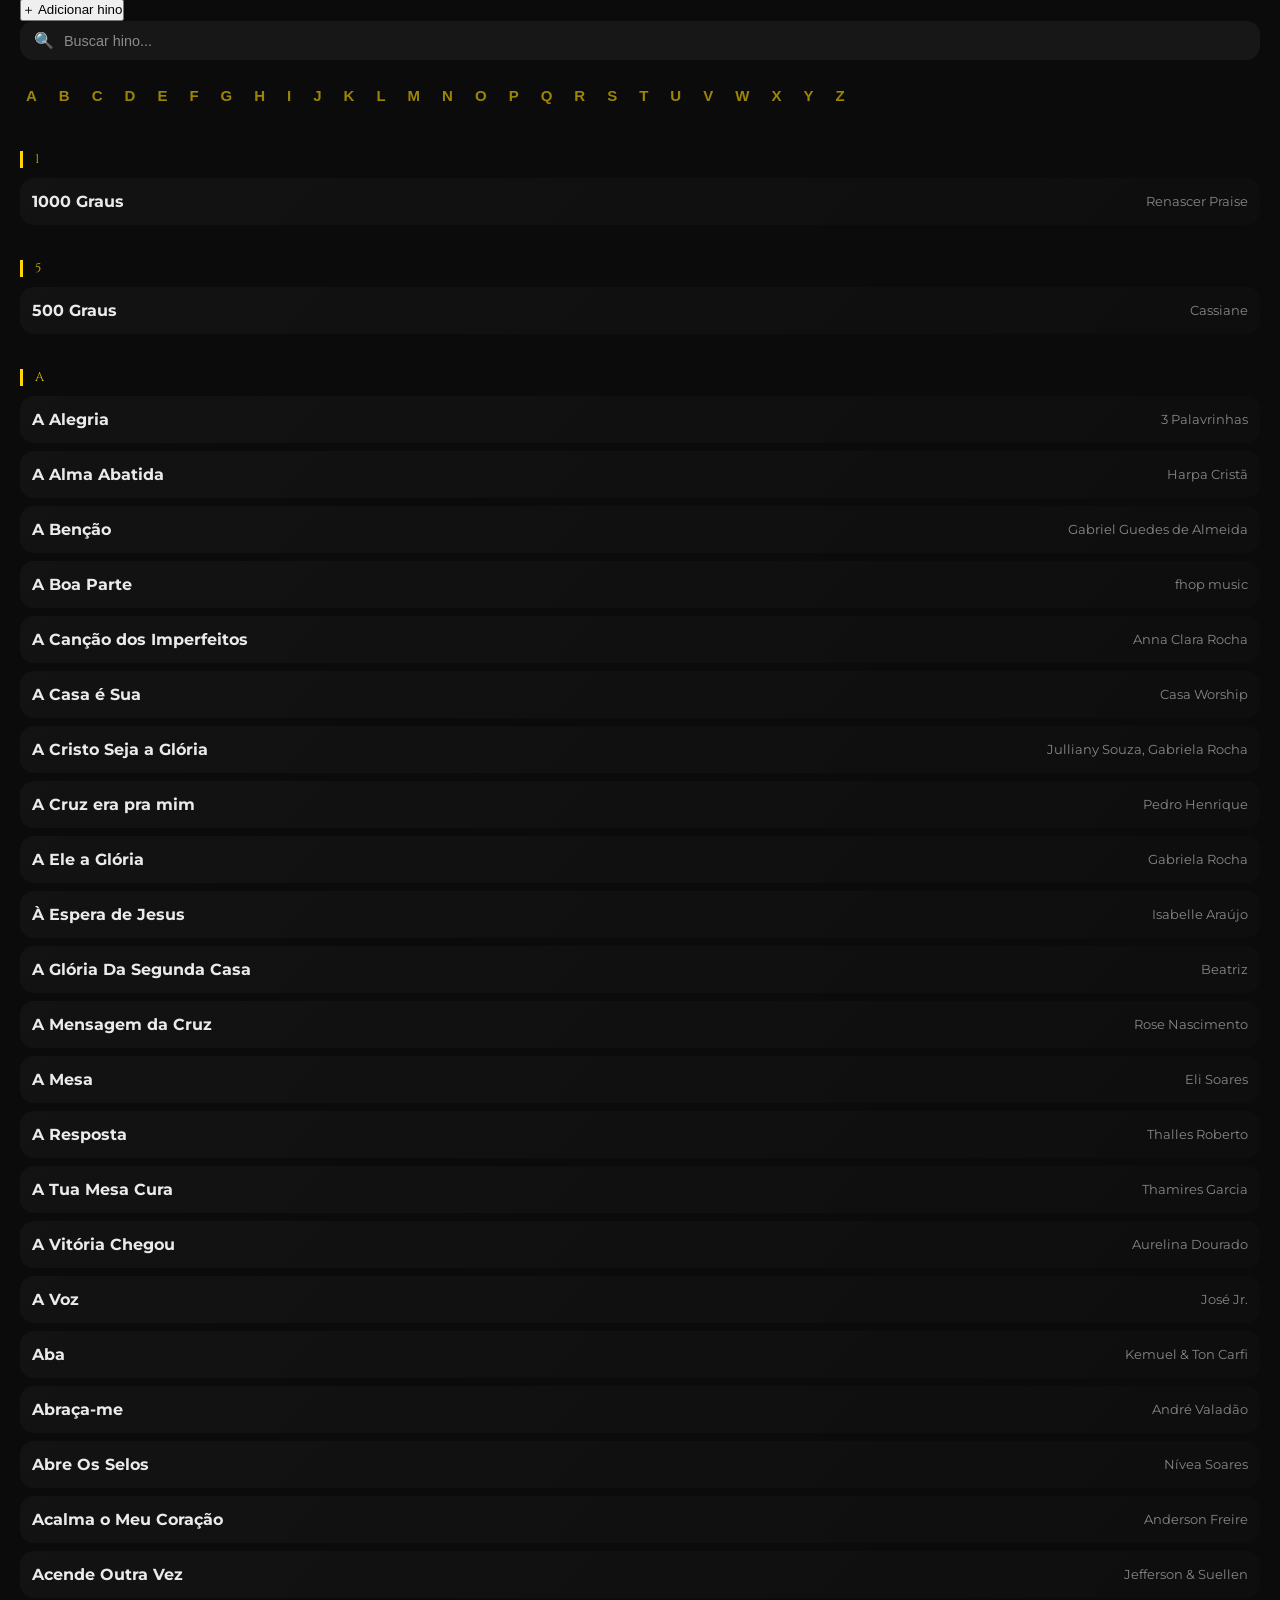
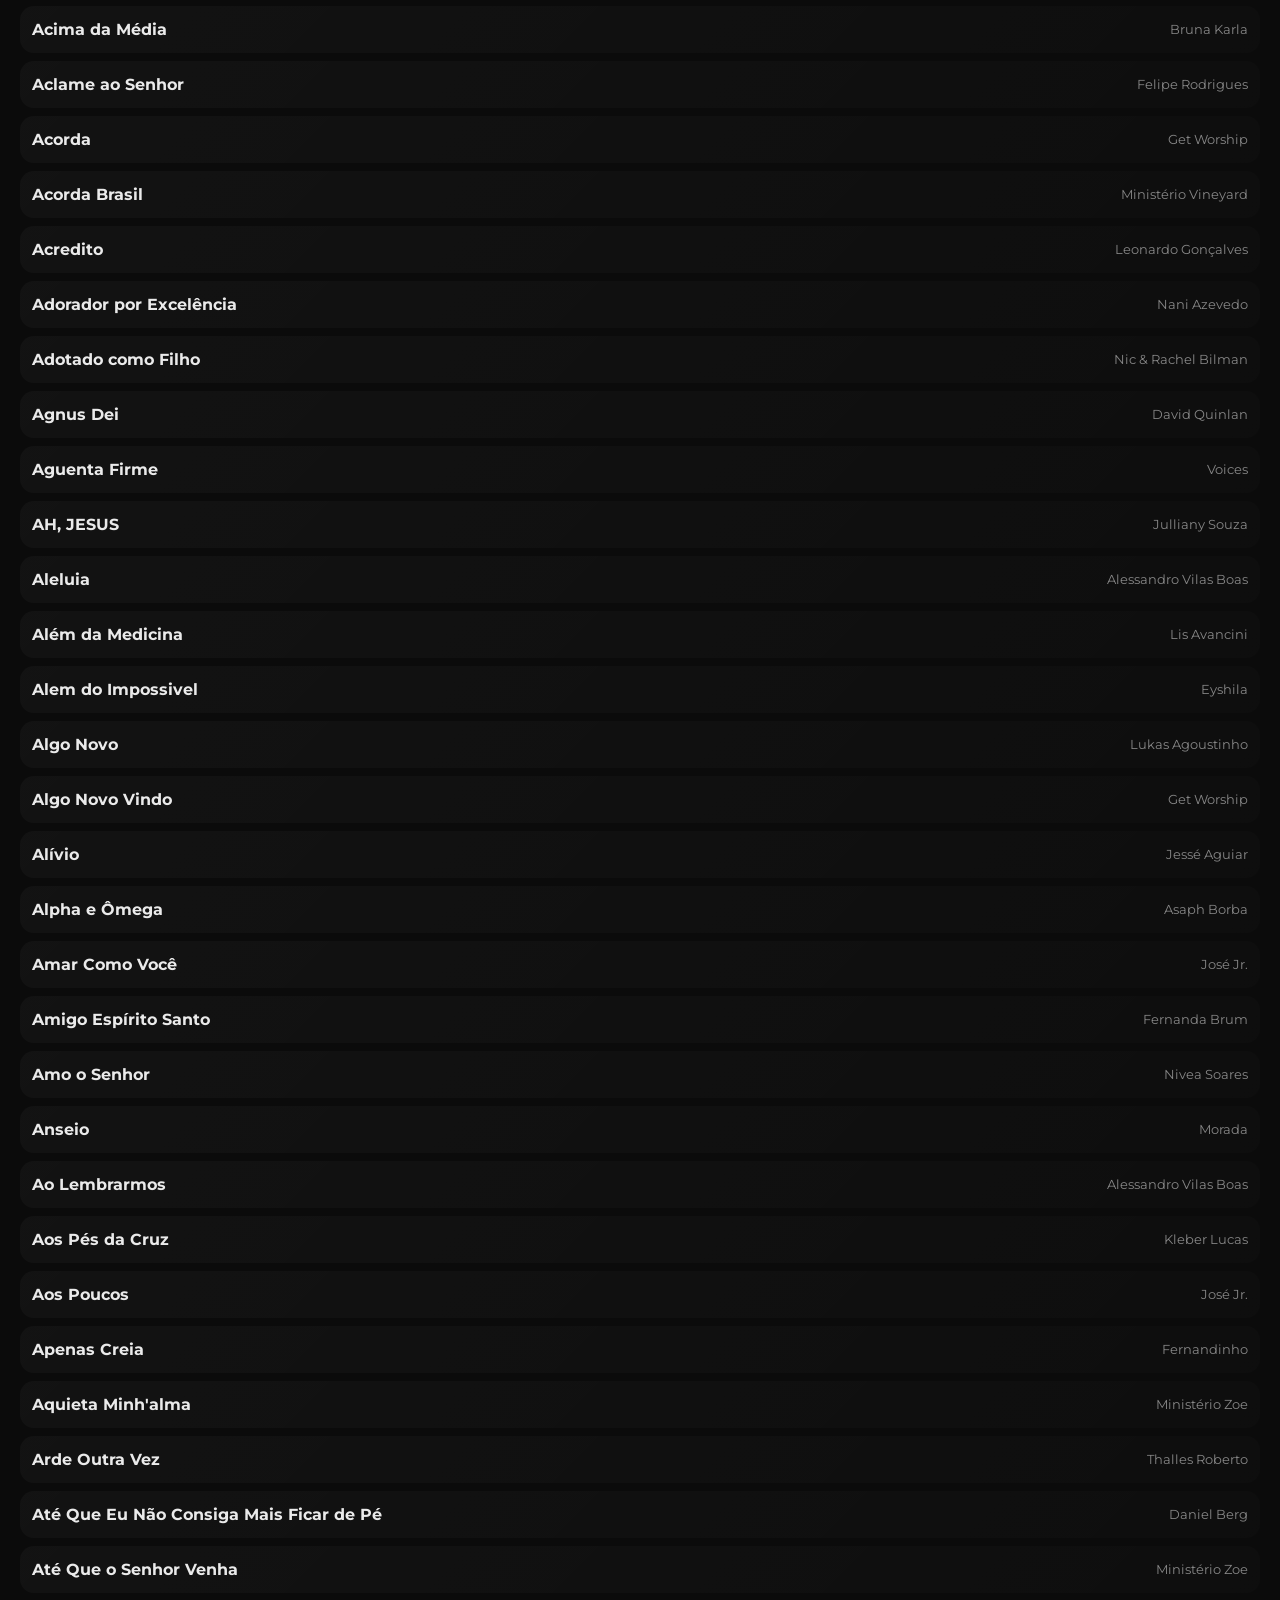
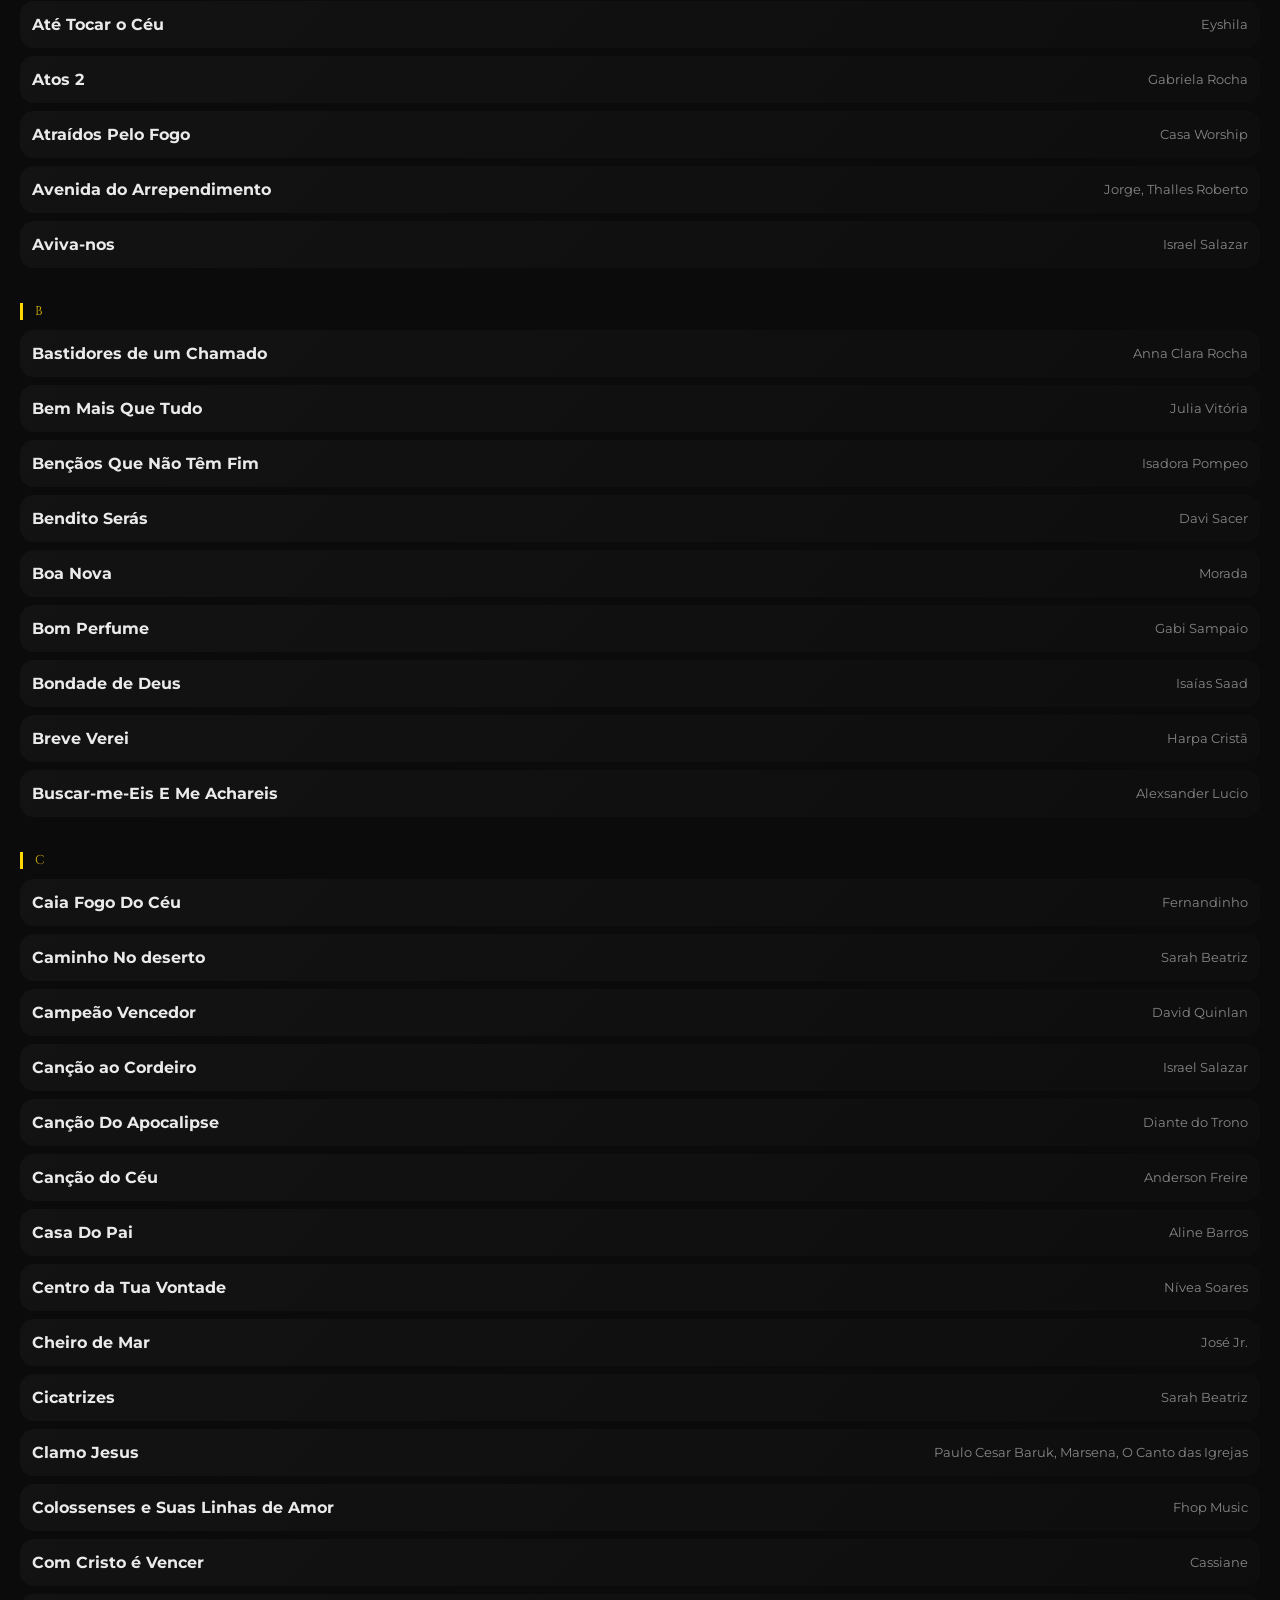
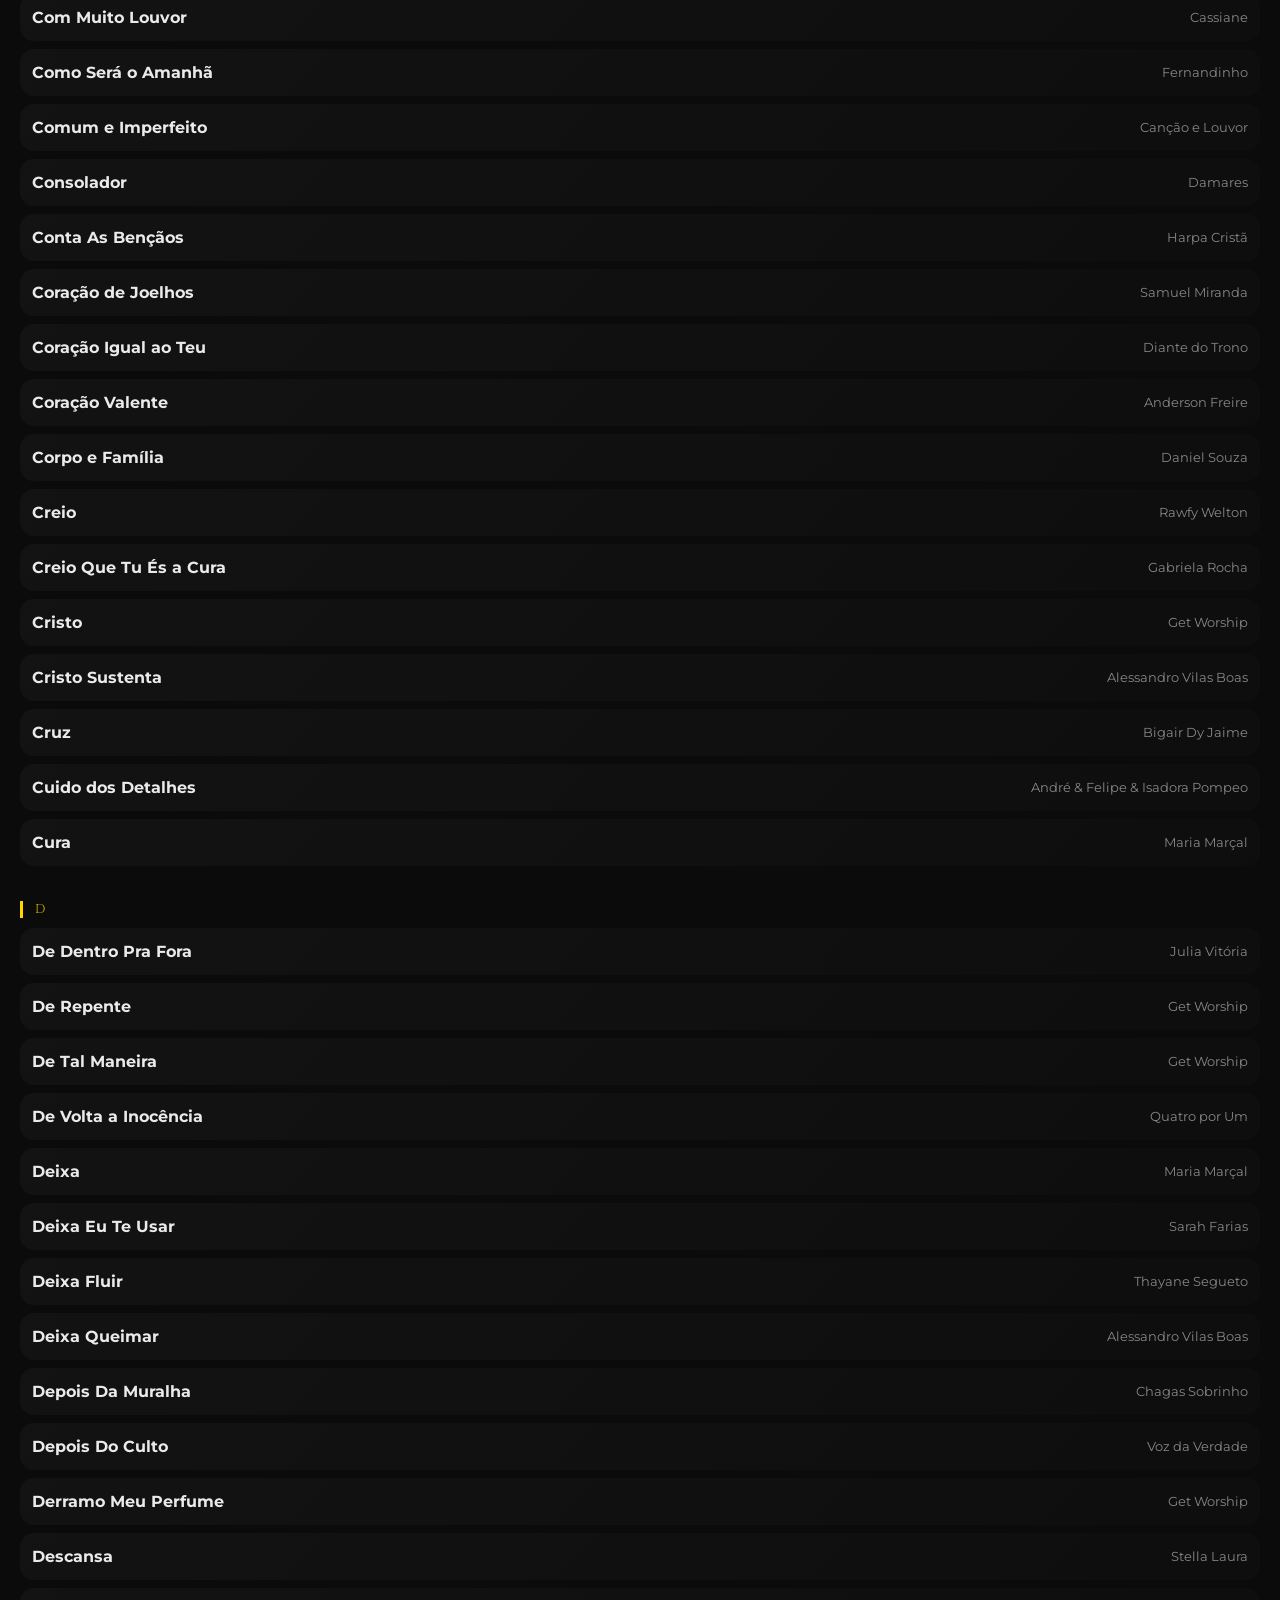
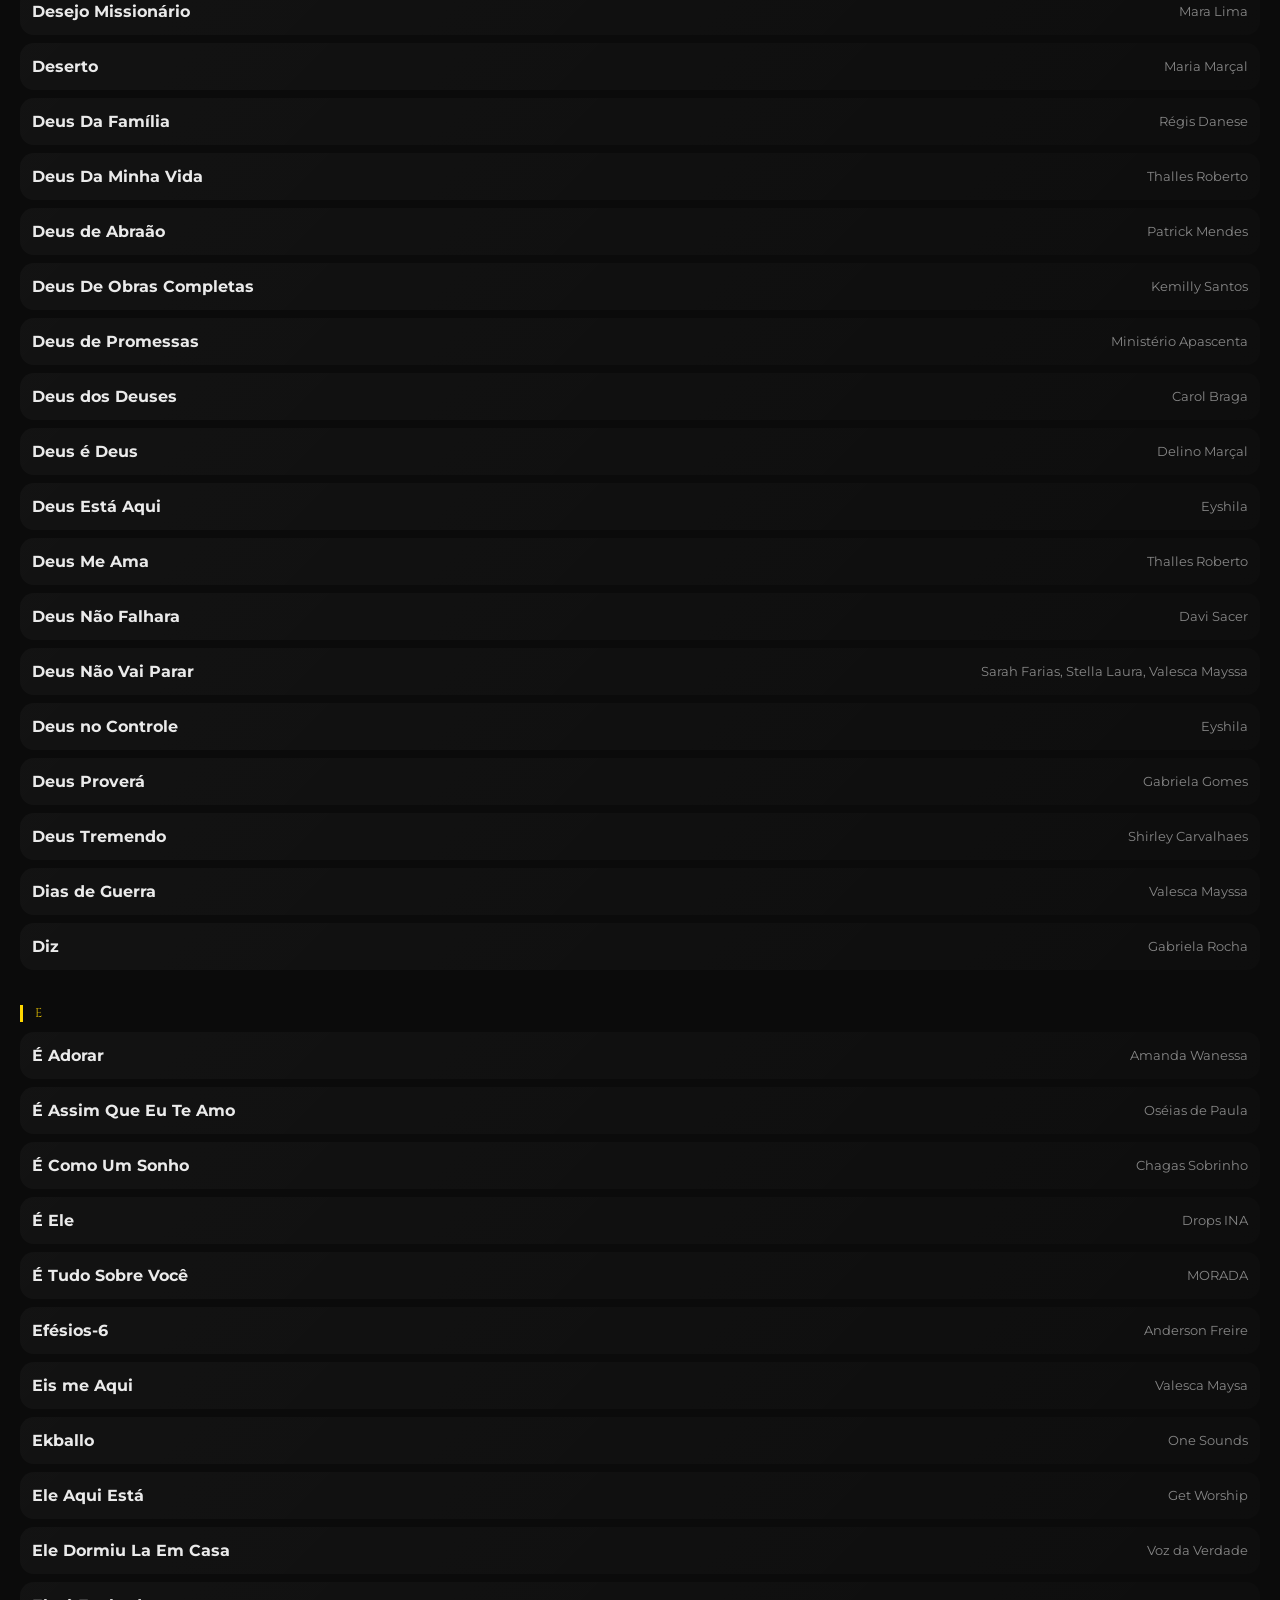
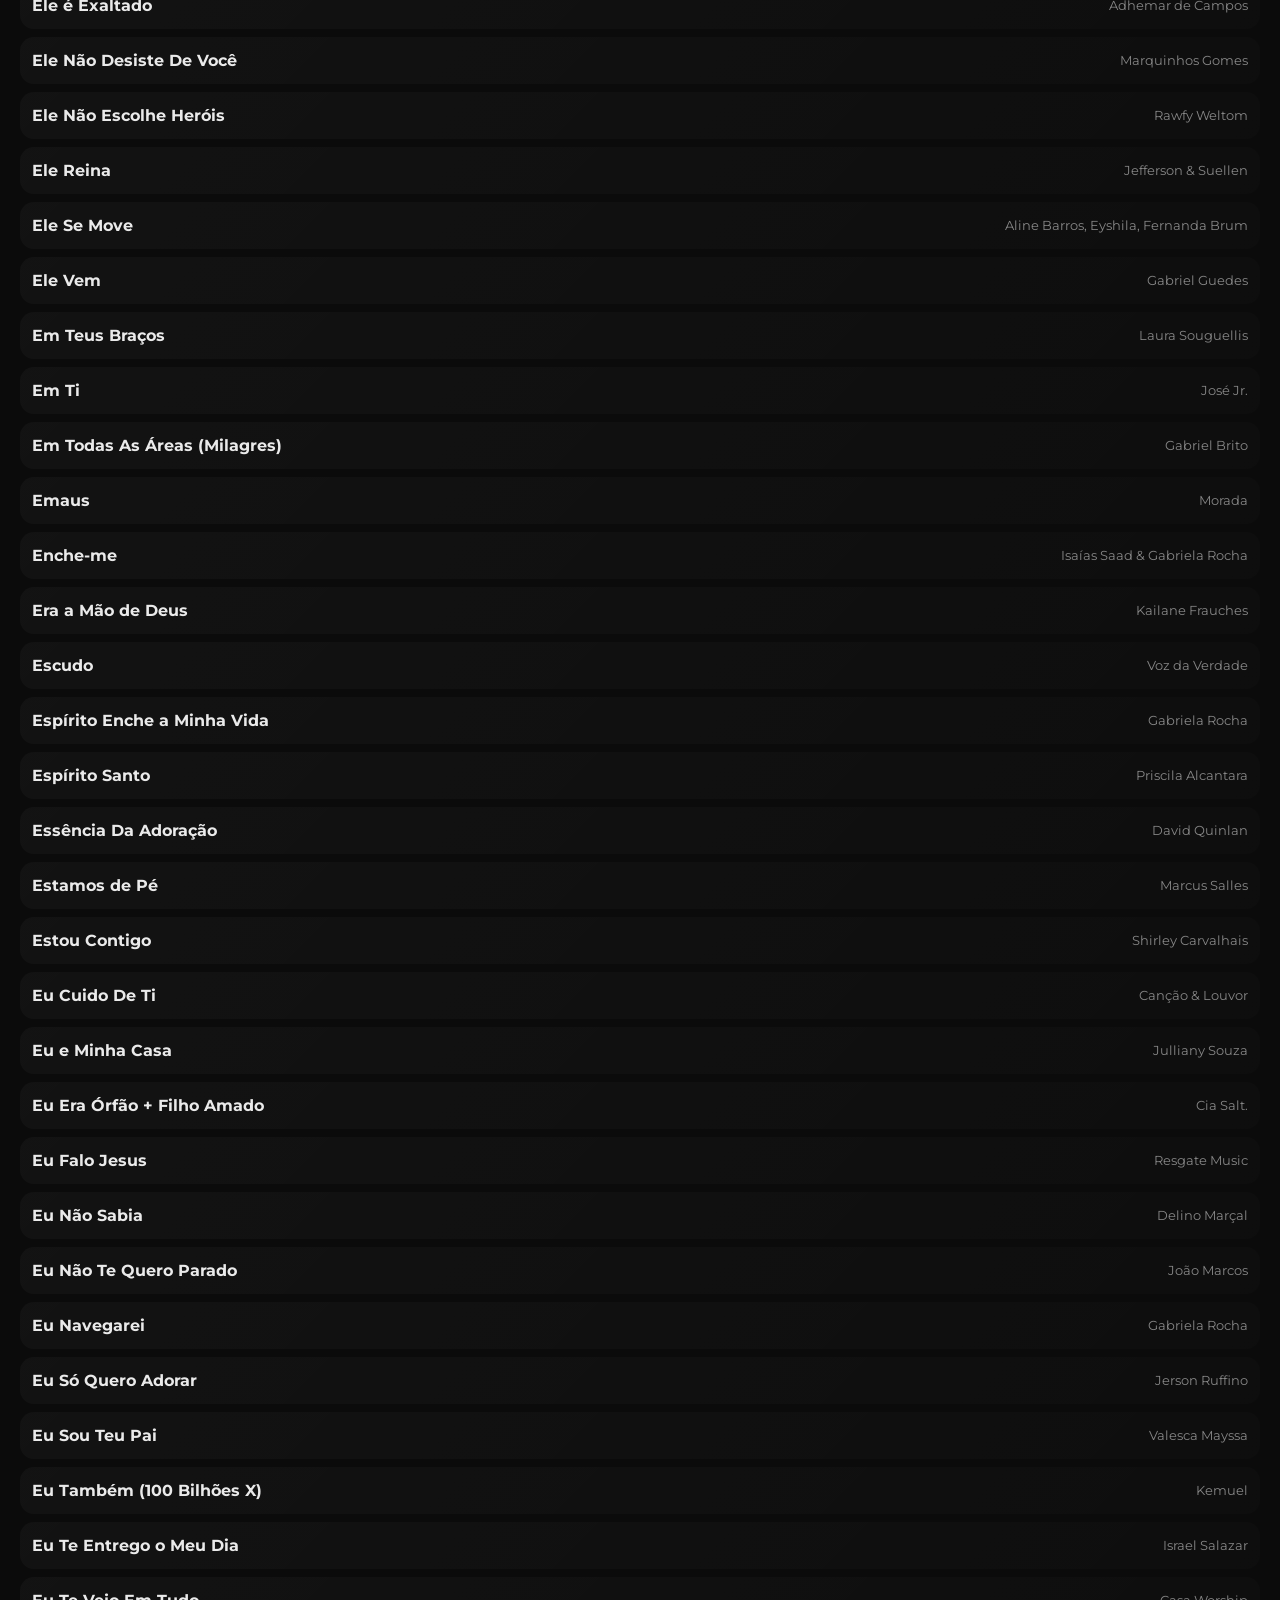
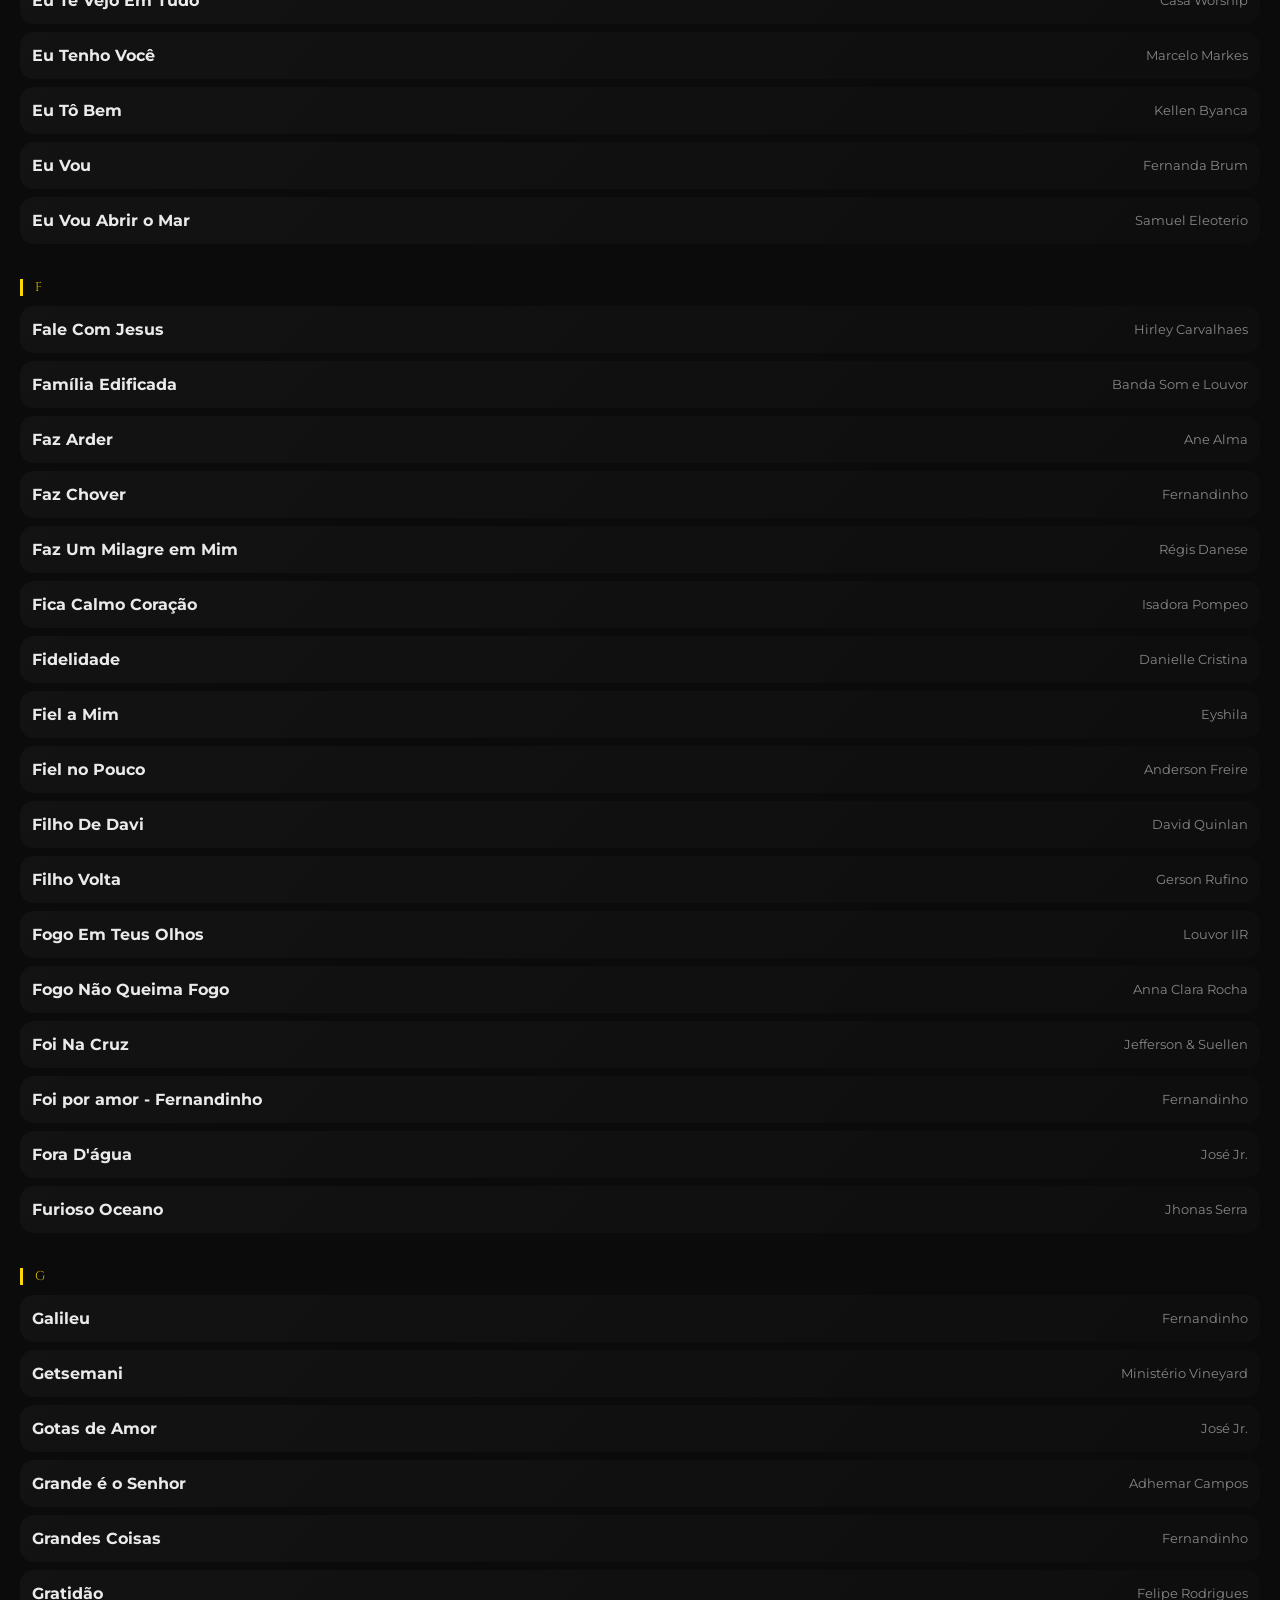
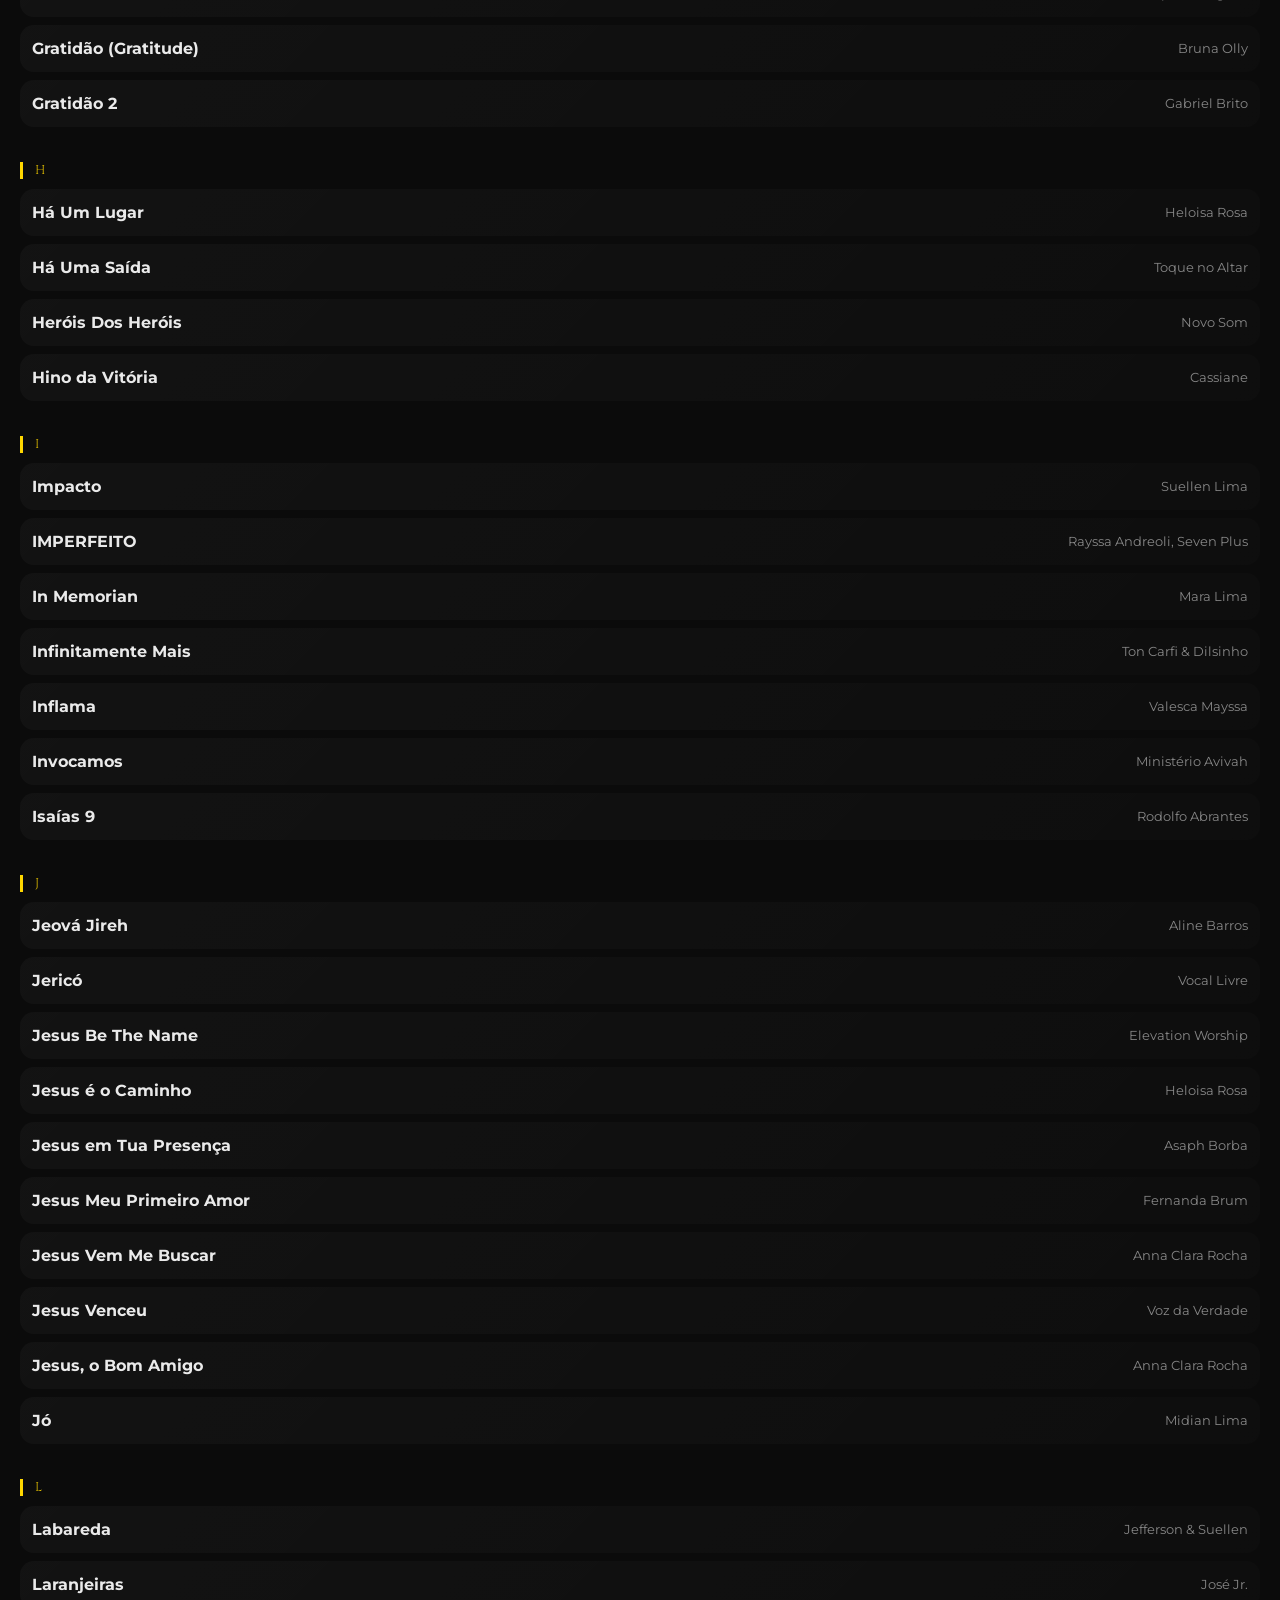
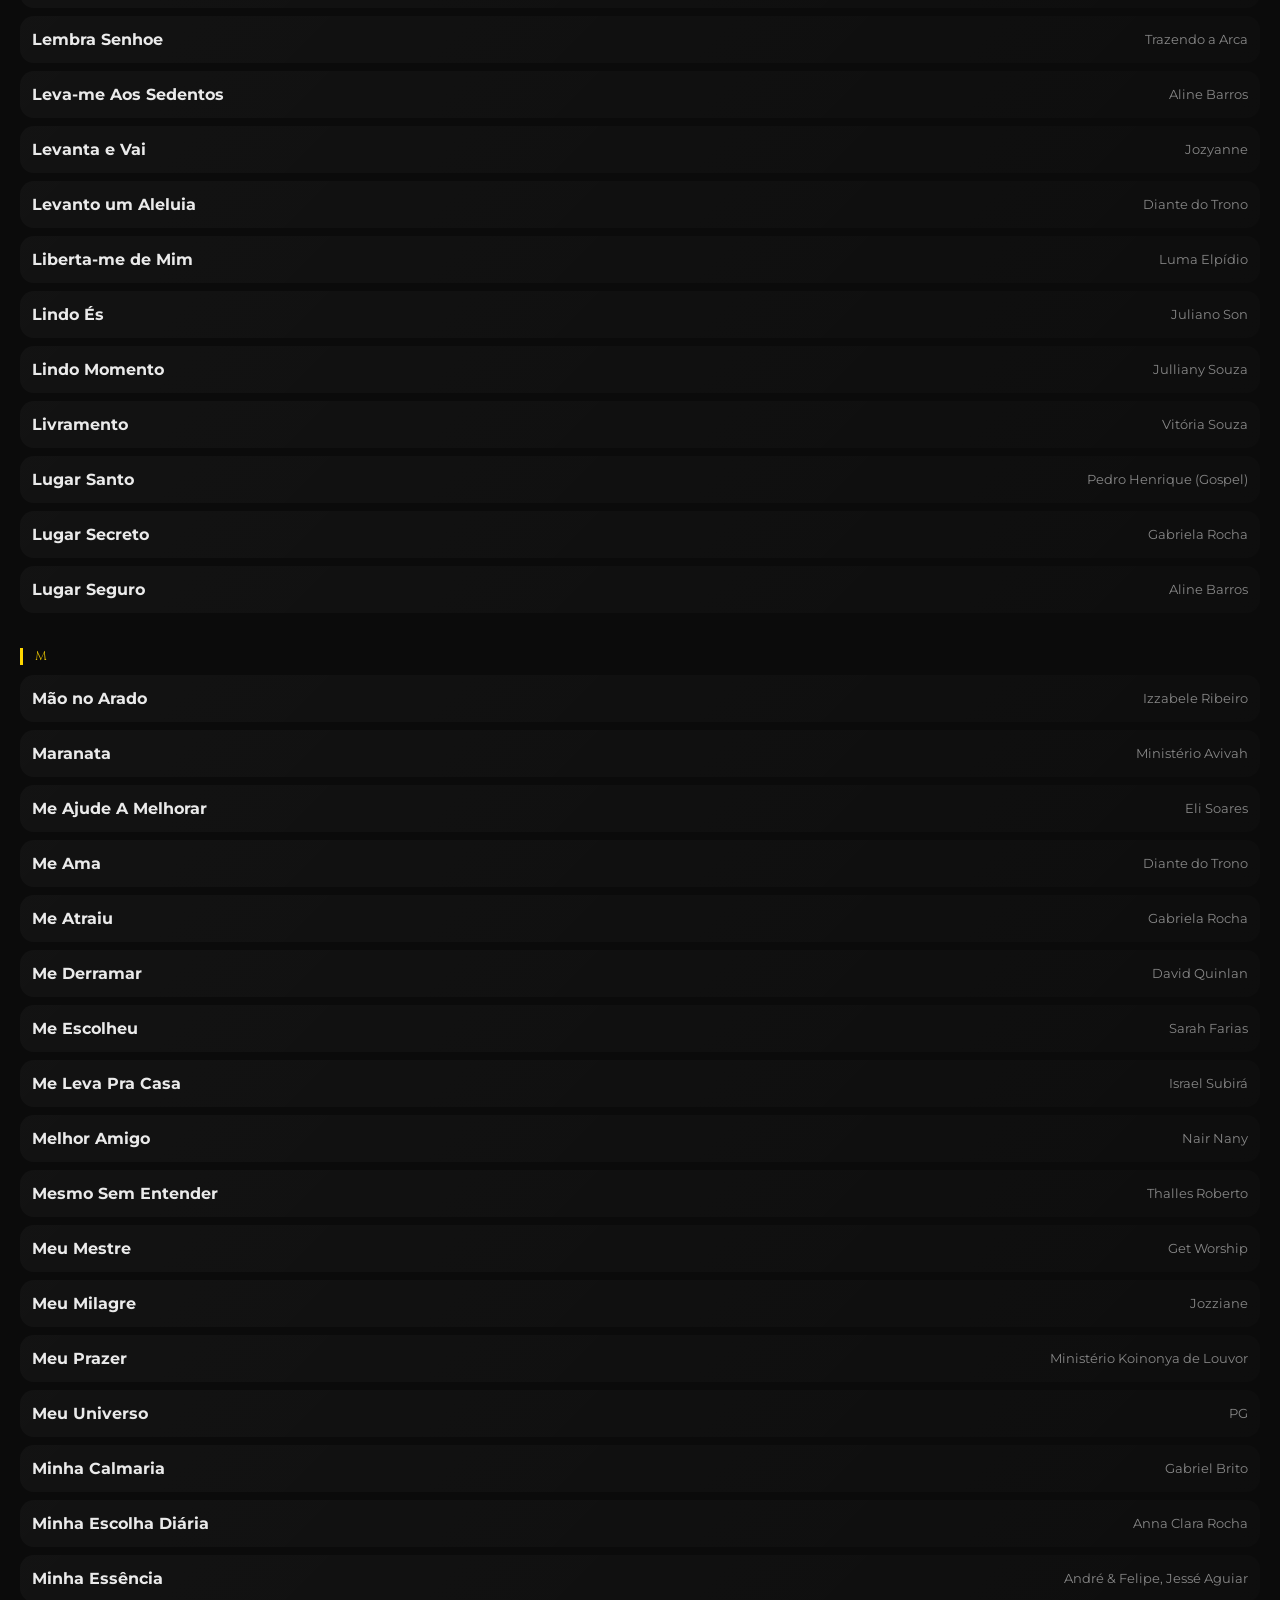
==== commit 41bd789c: "Adiciona formulário de cadastro de hinos pelo site" ====
--- a/index.html
+++ b/index.html
@@ -169,7 +169,10 @@
 </section>
 <!-- ===================== REPERTÓRIO ===================== -->
 <section class="repertorio">
-  <h3>Repertório Banda Atos 3</h3>
+  <div class="repertorio-heading">
+    <h3>Repertório Banda Atos 3</h3>
+    <button class="btn-add-hino" onclick="abrirCadastroHino()">＋ Adicionar hino</button>
+  </div>
 
 <!-- ===================== Lupa de pesquisa ===================== -->
 <div class="busca-hinos">
@@ -196,6 +199,42 @@
   <!-- BOTÃO FLUTUANTE -->
   <button class="fab" onclick="abrirEscala()">+</button>
 </section>
+
+<!-- CADASTRO DE NOVO HINO -->
+<div id="cadastroHinoModal" class="escala-modal hidden">
+  <div class="escala-box cadastro-hino-box">
+    <button class="modal-close" onclick="fecharCadastroHino()" aria-label="Fechar">✕</button>
+    <h3>＋ Adicionar novo hino</h3>
+    <p class="cadastro-hint">Preencha os dados disponíveis. Os links são opcionais.</p>
+    <form id="formNovoHino" onsubmit="salvarNovoHino(event)">
+      <label for="novoHinoNome">Nome do hino *</label>
+      <input id="novoHinoNome" required maxlength="100" placeholder="Ex.: Lugar Secreto">
+      <label for="novoHinoCantor">Cantor / Ministério</label>
+      <input id="novoHinoCantor" maxlength="100" placeholder="Ex.: Gabriela Rocha">
+      <label for="novoHinoTom">Tonalidade</label>
+      <select id="novoHinoTom">
+        <option value="">Não definida</option>
+        <option>C</option><option>C#</option><option>D</option><option>D#</option>
+        <option>E</option><option>F</option><option>F#</option><option>G</option>
+        <option>G#</option><option>A</option><option>A#</option><option>B</option>
+      </select>
+      <label for="novoHinoYoutube">Link do YouTube</label>
+      <div class="input-with-action">
+        <input id="novoHinoYoutube" type="url" placeholder="Cole aqui o link do vídeo">
+        <button type="button" onclick="pesquisarYoutubeNovoHino()" title="Pesquisar no YouTube">🔎</button>
+      </div>
+      <label for="novoHinoCifra">Link da cifra (opcional)</label>
+      <input id="novoHinoCifra" type="url" placeholder="https://www.cifraclub.com.br/...">
+      <label for="novoHinoSpotify">Link do Spotify (opcional)</label>
+      <input id="novoHinoSpotify" type="url" placeholder="https://open.spotify.com/...">
+      <p id="novoHinoAviso" class="form-feedback" aria-live="polite"></p>
+      <div class="cadastro-actions">
+        <button type="button" class="btn-secondary" onclick="fecharCadastroHino()">Cancelar</button>
+        <button type="submit" class="btn-add-hino">Salvar hino</button>
+      </div>
+    </form>
+  </div>
+</div>
 
 <!-- ===================== PERFIL DOS MINISTROS ===================== -->
 <section class="perfil hidden" id="perfil">
